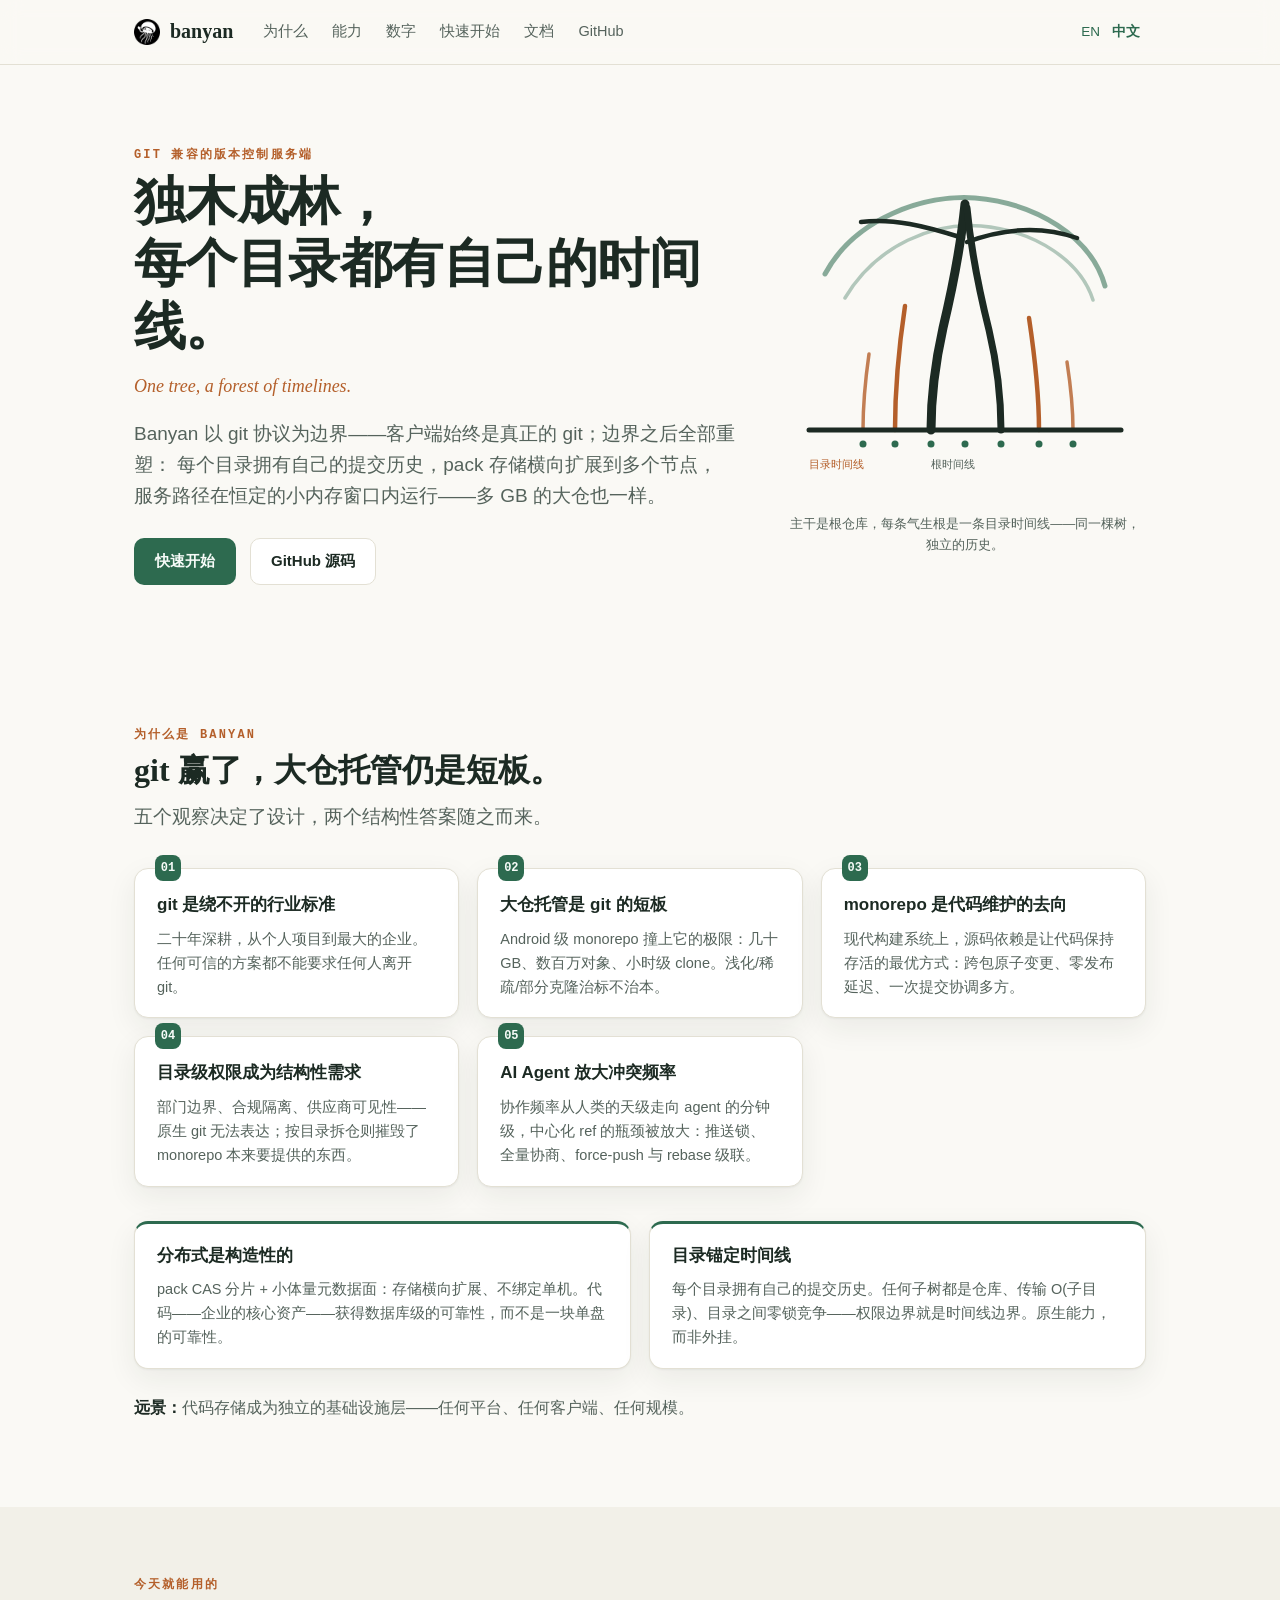
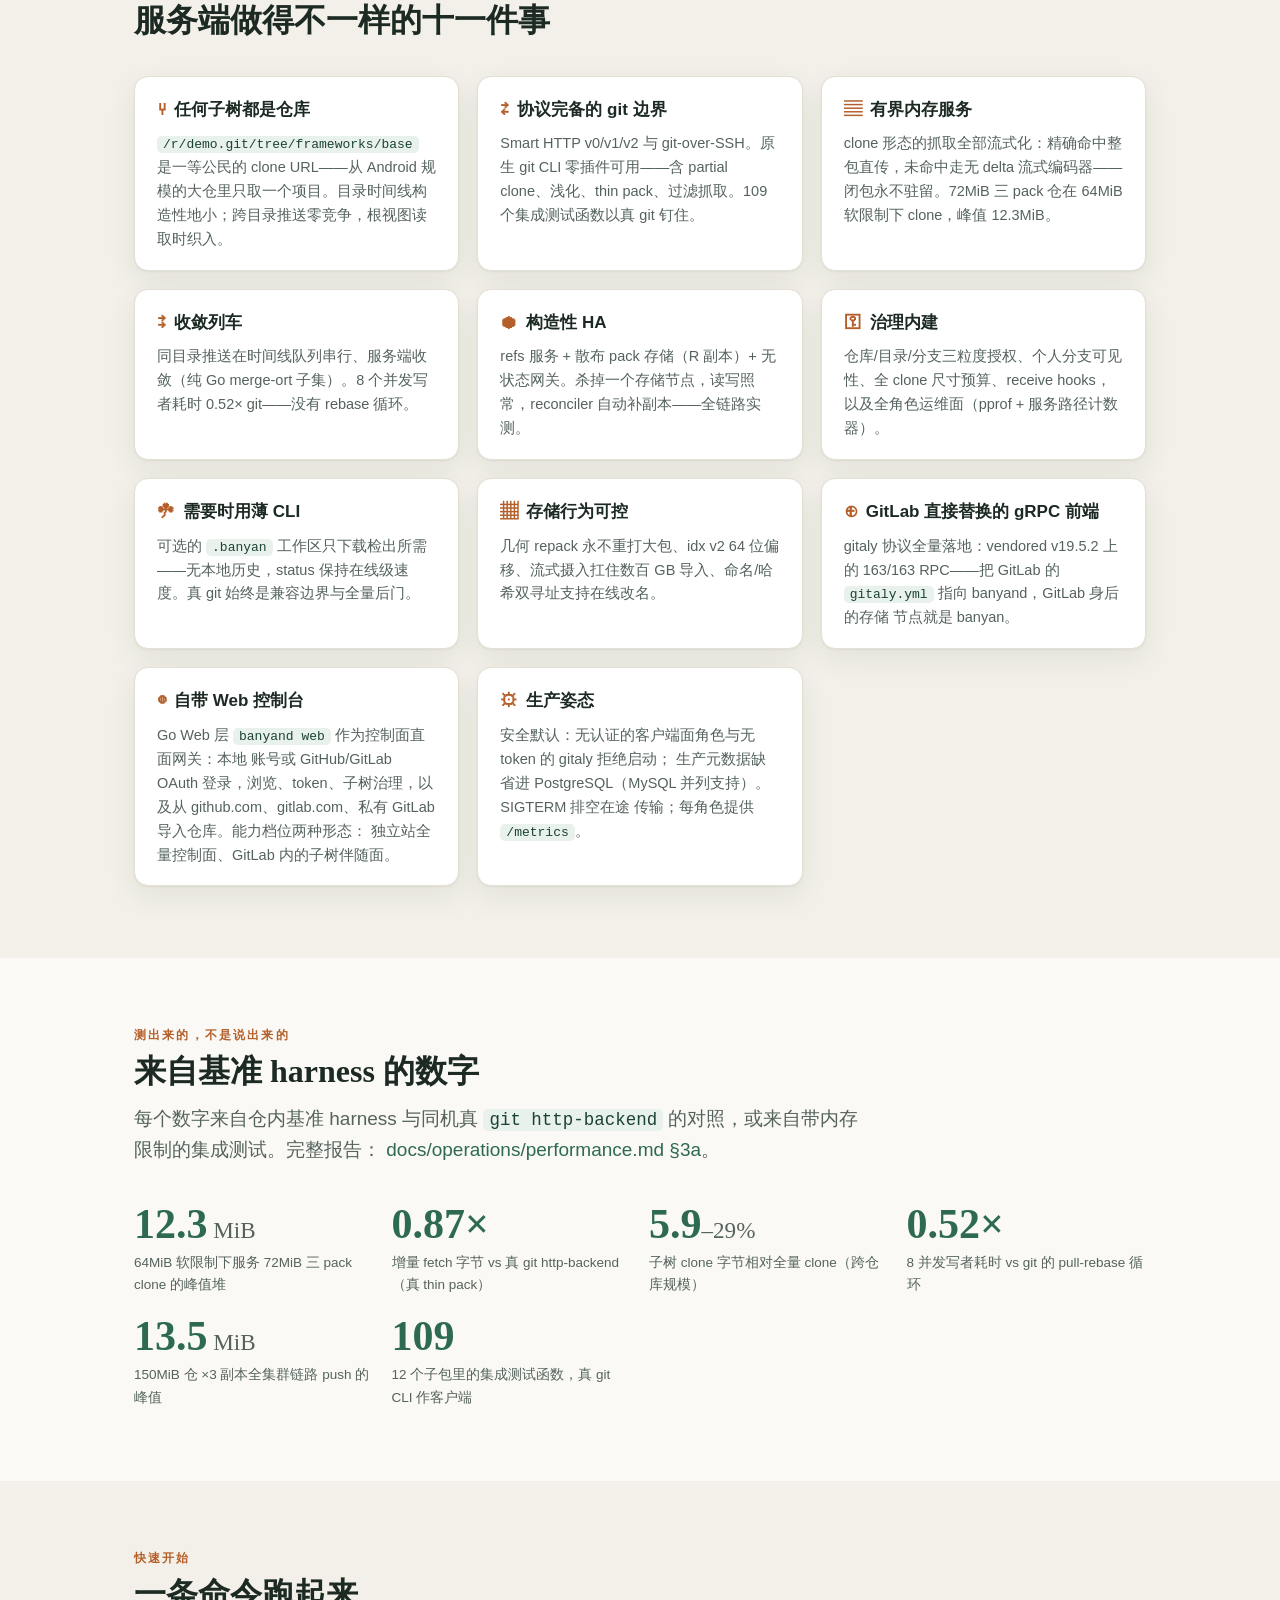
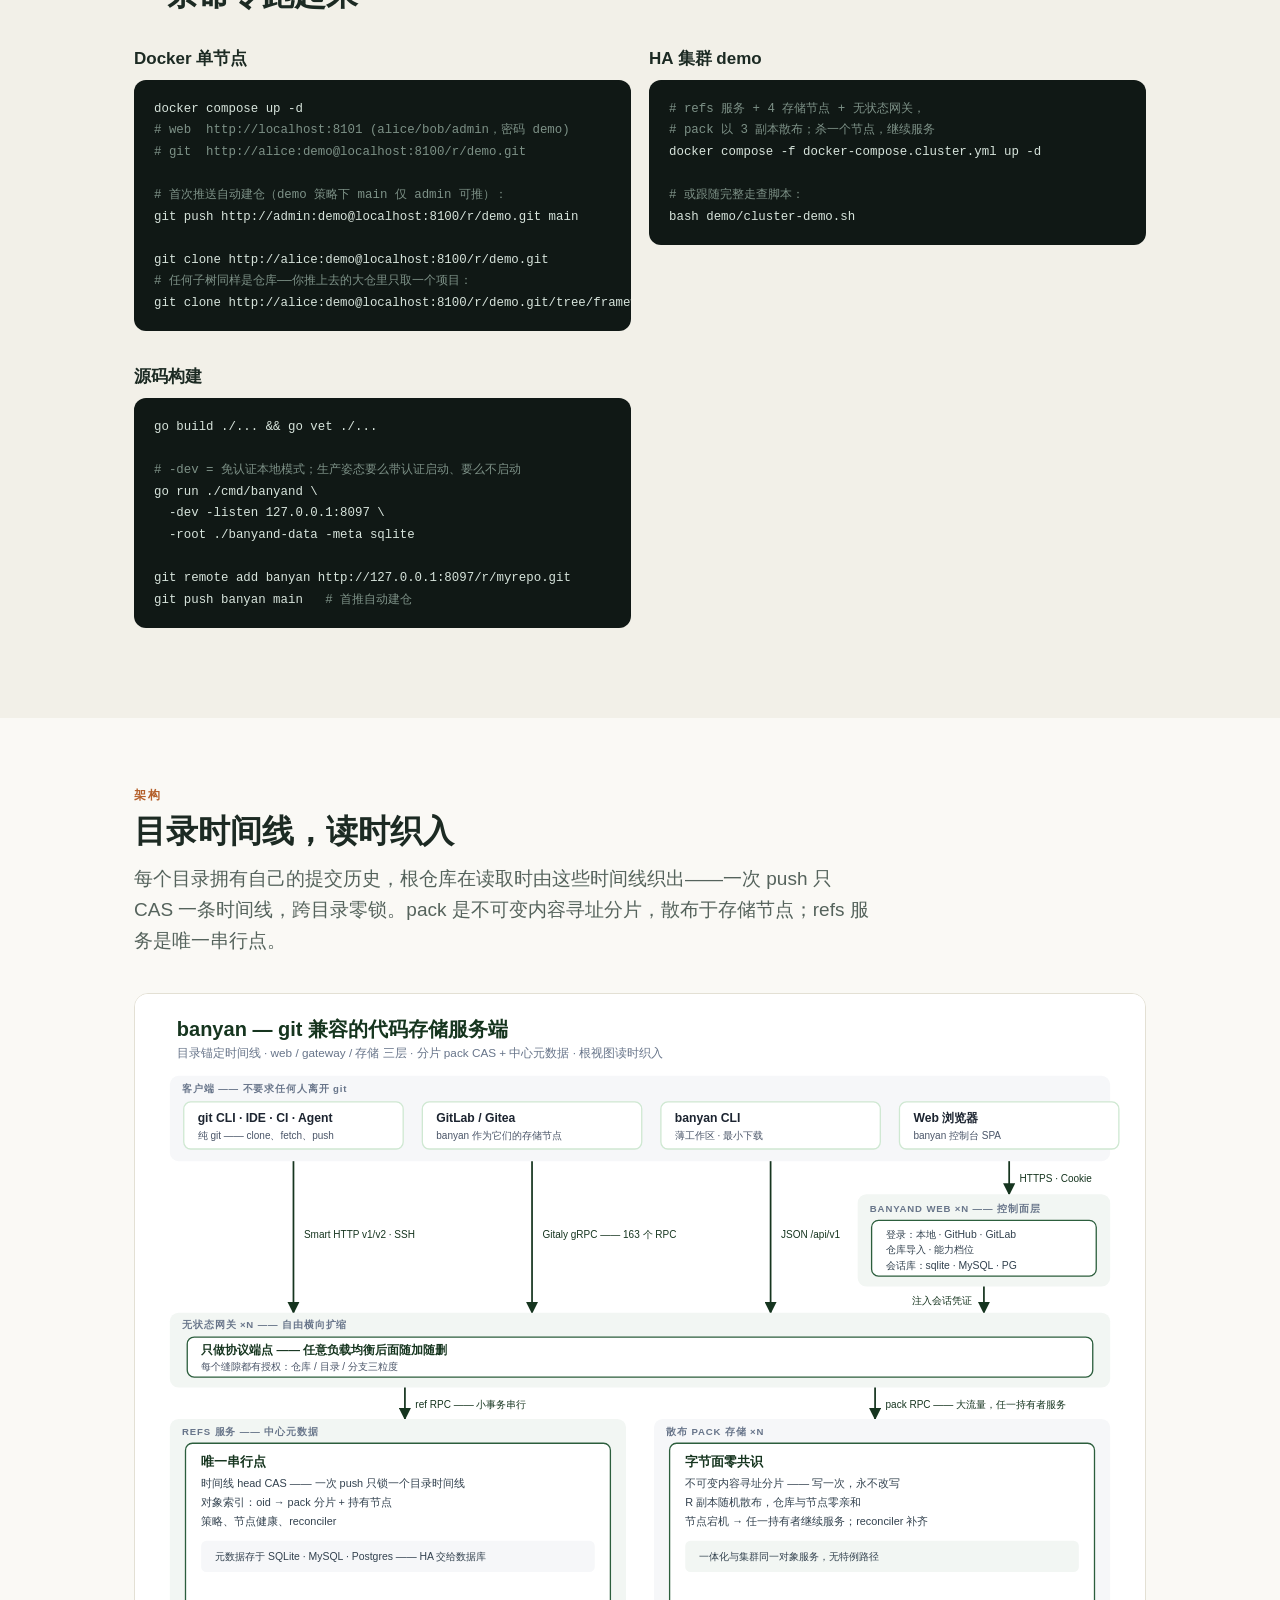
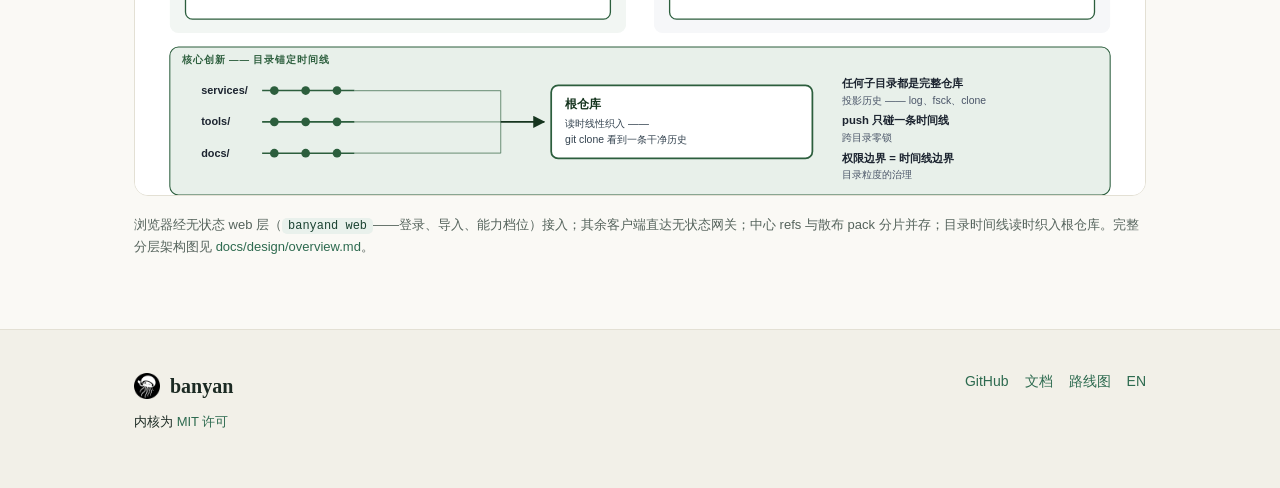
==== zh-cn/index.html @ ddc4d588 "site: the three-tier architecture, the web console story, and the sub-module docs index" ====
<!DOCTYPE html>
<html lang="zh-CN">
<head>
<meta charset="utf-8">
<meta name="viewport" content="width=device-width, initial-scale=1">
<title>banyan — git 兼容的版本控制服务端</title>
<meta name="description" content="Banyan 是 git 兼容的版本控制服务端：客户端始终是真正的 git，服务端则为大仓重塑——目录锚定时间线、分布式 pack 存储、有界内存服务，以及 web / gateway / 存储三层控制台。">
<meta property="og:title" content="banyan — git 兼容的版本控制服务端">
<meta property="og:description" content="独木成林——每个目录都有自己的时间线。以 git 协议为边界的版本控制服务端。">
<meta property="og:type" content="website">
<meta property="og:url" content="https://banyan-vcs.github.io/zh-cn/">
<link rel="icon" href="../assets/avatar.png" type="image/png">
<link rel="stylesheet" href="../assets/style.css">
<script src="../assets/lang.js"></script>
</head>
<body>

<header class="site">
  <div class="wrap">
    <a class="brand" href="./"><img src="../assets/avatar.png" alt="">banyan</a>
    <nav class="main">
      <a href="#why">为什么</a>
      <a href="#features">能力</a>
      <a href="#numbers">数字</a>
      <a href="#quickstart">快速开始</a>
      <a href="docs.html">文档</a>
      <a href="https://github.com/banyan-vcs/banyan">GitHub</a>
    </nav>
    <span class="lang"><a href="../" lang="en" data-lang="en">EN</a><b>中文</b></span>
  </div>
</header>

<section class="hero">
  <div class="wrap">
    <div>
      <span class="kicker">git 兼容的版本控制服务端</span>
      <h1>独木成林，<br>每个目录都有自己的时间线。</h1>
      <p class="tagline">One tree, a forest of timelines.</p>
      <p class="lede">
        Banyan 以 git 协议为边界——客户端始终是真正的 git；边界之后全部重塑：
        每个目录拥有自己的提交历史，pack 存储横向扩展到多个节点，
        服务路径在恒定的小内存窗口内运行——多 GB 的大仓也一样。
      </p>
      <div class="cta">
        <a class="btn primary" href="#quickstart">快速开始</a>
        <a class="btn ghost" href="https://github.com/banyan-vcs/banyan">GitHub 源码</a>
      </div>
    </div>
    <figure>
      <svg viewBox="0 0 360 320" width="360" height="320" role="img"
           aria-label="榕树意象：主干与垂入地面的气生根">
        <g fill="none" stroke-linecap="round">
          <path d="M40 96 C 70 40, 140 16, 190 20 C 250 25, 306 58, 320 108"
                stroke="#2d6a4f" stroke-width="5" opacity="0.55"/>
          <path d="M60 120 C 92 66, 150 44, 196 48 C 252 53, 296 84, 308 122"
                stroke="#2d6a4f" stroke-width="3.5" opacity="0.35"/>
          <path d="M180 26 C 176 66, 168 108, 158 150 C 150 186, 146 218, 146 252"
                stroke="#1c2a23" stroke-width="9"/>
          <path d="M182 30 C 186 72, 194 112, 204 152 C 212 186, 216 220, 216 252"
                stroke="#1c2a23" stroke-width="7"/>
          <path d="M178 60 C 140 48, 108 40, 76 44" stroke="#1c2a23" stroke-width="4.5"/>
          <path d="M182 64 C 220 50, 258 48, 292 60" stroke="#1c2a23" stroke-width="4.5"/>
          <path d="M120 128 C 114 168, 110 210, 110 252" stroke="#b45f2a" stroke-width="4.5"/>
          <path d="M244 140 C 250 180, 254 216, 254 252" stroke="#b45f2a" stroke-width="4.5"/>
          <path d="M84 176 C 80 204, 78 228, 78 252" stroke="#b45f2a" stroke-width="3.5" opacity="0.8"/>
          <path d="M282 184 C 286 210, 288 232, 288 252" stroke="#b45f2a" stroke-width="3.5" opacity="0.8"/>
        </g>
        <line x1="24" y1="252" x2="336" y2="252" stroke="#1c2a23" stroke-width="5" stroke-linecap="round"/>
        <g fill="#2d6a4f">
          <circle cx="78" cy="266" r="3.5"/><circle cx="110" cy="266" r="3.5"/>
          <circle cx="146" cy="266" r="3.5"/><circle cx="180" cy="266" r="3.5"/>
          <circle cx="216" cy="266" r="3.5"/><circle cx="254" cy="266" r="3.5"/>
          <circle cx="288" cy="266" r="3.5"/>
        </g>
        <g font-family="ui-monospace, Consolas, monospace" font-size="11" fill="#55635c">
          <text x="146" y="290">根时间线</text>
        </g>
        <g font-family="ui-monospace, Consolas, monospace" font-size="11" fill="#b45f2a">
          <text x="24" y="290">目录时间线</text>
        </g>
      </svg>
      <figcaption>主干是根仓库，每条气生根是一条目录时间线——同一棵树，独立的历史。</figcaption>
    </figure>
  </div>
</section>

<section id="why">
  <div class="wrap">
    <div class="section-head">
      <span class="kicker">为什么是 banyan</span>
      <h2>git 赢了，大仓托管仍是短板。</h2>
      <p class="lede">五个观察决定了设计，两个结构性答案随之而来。</p>
    </div>
    <div class="steps">
      <div class="card"><h3>git 是绕不开的行业标准</h3>
        <p>二十年深耕，从个人项目到最大的企业。任何可信的方案都不能要求任何人离开 git。</p></div>
      <div class="card"><h3>大仓托管是 git 的短板</h3>
        <p>Android 级 monorepo 撞上它的极限：几十 GB、数百万对象、小时级 clone。浅化/稀疏/部分克隆治标不治本。</p></div>
      <div class="card"><h3>monorepo 是代码维护的去向</h3>
        <p>现代构建系统上，源码依赖是让代码保持存活的最优方式：跨包原子变更、零发布延迟、一次提交协调多方。</p></div>
      <div class="card"><h3>目录级权限成为结构性需求</h3>
        <p>部门边界、合规隔离、供应商可见性——原生 git 无法表达；按目录拆仓则摧毁了 monorepo 本来要提供的东西。</p></div>
      <div class="card"><h3>AI Agent 放大冲突频率</h3>
        <p>协作频率从人类的天级走向 agent 的分钟级，中心化 ref 的瓶颈被放大：推送锁、全量协商、force-push 与 rebase 级联。</p></div>
    </div>
    <div class="grid pillars" style="margin-top:34px">
      <div class="card"><h3>分布式是构造性的</h3>
        <p>pack CAS 分片 + 小体量元数据面：存储横向扩展、不绑定单机。代码——企业的核心资产——获得数据库级的可靠性，而不是一块单盘的可靠性。</p></div>
      <div class="card"><h3>目录锚定时间线</h3>
        <p>每个目录拥有自己的提交历史。任何子树都是仓库、传输 O(子目录)、目录之间零锁竞争——权限边界就是时间线边界。原生能力，而非外挂。</p></div>
    </div>
    <p style="margin-top:26px;max-width:46em;color:var(--ink-soft)">
      <strong style="color:var(--ink)">远景：</strong>代码存储成为独立的基础设施层——任何平台、任何客户端、任何规模。</p>
  </div>
</section>

<section id="features" class="alt">
  <div class="wrap">
    <div class="section-head">
      <span class="kicker">今天就能用的</span>
      <h2>服务端做得不一样的十一件事</h2>
    </div>
    <div class="grid">
      <div class="card"><h3><span class="glyph">⑂</span>任何子树都是仓库</h3>
        <p><code>/r/demo.git/tree/frameworks/base</code> 是一等公民的 clone URL——从 Android 规模的大仓里只取一个项目。目录时间线构造性地小；跨目录推送零竞争，根视图读取时织入。</p></div>
      <div class="card"><h3><span class="glyph">⇄</span>协议完备的 git 边界</h3>
        <p>Smart HTTP v0/v1/v2 与 git-over-SSH。原生 git CLI 零插件可用——含 partial clone、浅化、thin pack、过滤抓取。109 个集成测试函数以真 git 钉住。</p></div>
      <div class="card"><h3><span class="glyph">▤</span>有界内存服务</h3>
        <p>clone 形态的抓取全部流式化：精确命中整包直传，未命中走无 delta 流式编码器——闭包永不驻留。72MiB 三 pack 仓在 64MiB 软限制下 clone，峰值 12.3MiB。</p></div>
      <div class="card"><h3><span class="glyph">⇉</span>收敛列车</h3>
        <p>同目录推送在时间线队列串行、服务端收敛（纯 Go merge-ort 子集）。8 个并发写者耗时 0.52× git——没有 rebase 循环。</p></div>
      <div class="card"><h3><span class="glyph">⬢</span>构造性 HA</h3>
        <p>refs 服务 + 散布 pack 存储（R 副本）+ 无状态网关。杀掉一个存储节点，读写照常，reconciler 自动补副本——全链路实测。</p></div>
      <div class="card"><h3><span class="glyph">⚿</span>治理内建</h3>
        <p>仓库/目录/分支三粒度授权、个人分支可见性、全 clone 尺寸预算、receive hooks，以及全角色运维面（pprof + 服务路径计数器）。</p></div>
      <div class="card"><h3><span class="glyph">☘</span>需要时用薄 CLI</h3>
        <p>可选的 <code>.banyan</code> 工作区只下载检出所需——无本地历史，status 保持在线级速度。真 git 始终是兼容边界与全量后门。</p></div>
      <div class="card"><h3><span class="glyph">▦</span>存储行为可控</h3>
        <p>几何 repack 永不重打大包、idx v2 64 位偏移、流式摄入扛住数百 GB 导入、命名/哈希双寻址支持在线改名。</p></div>
      <div class="card"><h3><span class="glyph">⊕</span>GitLab 直接替换的 gRPC 前端</h3>
        <p>gitaly 协议全量落地：vendored v19.5.2 上的 163/163 RPC——把
        GitLab 的 <code>gitaly.yml</code> 指向 banyand，GitLab 身后的存储
        节点就是 banyan。</p></div>
      <div class="card"><h3><span class="glyph">◍</span>自带 Web 控制台</h3>
        <p>Go Web 层 <code>banyand web</code> 作为控制面直面网关：本地
        账号或 GitHub/GitLab OAuth 登录，浏览、token、子树治理，以及从
        github.com、gitlab.com、私有 GitLab 导入仓库。能力档位两种形态：
        独立站全量控制面、GitLab 内的子树伴随面。</p></div>
      <div class="card"><h3><span class="glyph">⚙</span>生产姿态</h3>
        <p>安全默认：无认证的客户端面角色与无 token 的 gitaly 拒绝启动；
        生产元数据缺省进 PostgreSQL（MySQL 并列支持）。SIGTERM 排空在途
        传输；每角色提供 <code>/metrics</code>。</p></div>
    </div>
  </div>
</section>

<section id="numbers">
  <div class="wrap">
    <div class="section-head">
      <span class="kicker">测出来的，不是说出来的</span>
      <h2>来自基准 harness 的数字</h2>
      <p class="lede">每个数字来自仓内基准 harness 与同机真 <code>git http-backend</code> 的对照，或来自带内存限制的集成测试。完整报告：
      <a href="https://github.com/banyan-vcs/banyan/blob/main/docs/operations/performance.md">docs/operations/performance.md §3a</a>。</p>
    </div>
    <div class="stats">
      <div class="stat"><div class="num">12.3<small> MiB</small></div>
        <p>64MiB 软限制下服务 72MiB 三 pack clone 的峰值堆</p></div>
      <div class="stat"><div class="num">0.87×</div>
        <p>增量 fetch 字节 vs 真 git http-backend（真 thin pack）</p></div>
      <div class="stat"><div class="num">5.9<small>–29%</small></div>
        <p>子树 clone 字节相对全量 clone（跨仓库规模）</p></div>
      <div class="stat"><div class="num">0.52×</div>
        <p>8 并发写者耗时 vs git 的 pull-rebase 循环</p></div>
      <div class="stat"><div class="num">13.5<small> MiB</small></div>
        <p>150MiB 仓 ×3 副本全集群链路 push 的峰值</p></div>
      <div class="stat"><div class="num">109</div>
        <p>12 个子包里的集成测试函数，真 git CLI 作客户端</p></div>
    </div>
  </div>
</section>

<section id="quickstart" class="alt">
  <div class="wrap">
    <div class="section-head">
      <span class="kicker">快速开始</span>
      <h2>一条命令跑起来</h2>
    </div>
    <div class="terminals">
      <div>
        <h3>Docker 单节点</h3>
<pre><code>docker compose up -d
<span class="c"># web  http://localhost:8101 (alice/bob/admin，密码 demo)
# git  http://alice:demo@localhost:8100/r/demo.git</span>

<span class="c"># 首次推送自动建仓（demo 策略下 main 仅 admin 可推）：</span>
git push http://admin:demo@localhost:8100/r/demo.git main

git clone http://alice:demo@localhost:8100/r/demo.git
<span class="c"># 任何子树同样是仓库——你推上去的大仓里只取一个项目：</span>
git clone http://alice:demo@localhost:8100/r/demo.git/tree/frameworks/base</code></pre>
      </div>
      <div>
        <h3>HA 集群 demo</h3>
<pre><code><span class="c"># refs 服务 + 4 存储节点 + 无状态网关，
# pack 以 3 副本散布；杀一个节点，继续服务</span>
docker compose -f docker-compose.cluster.yml up -d

<span class="c"># 或跟随完整走查脚本：</span>
bash demo/cluster-demo.sh</code></pre>
      </div>
      <div>
        <h3>源码构建</h3>
<pre><code>go build ./... &amp;&amp; go vet ./...

<span class="c"># -dev = 免认证本地模式；生产姿态要么带认证启动、要么不启动</span>
go run ./cmd/banyand \
  -dev -listen 127.0.0.1:8097 \
  -root ./banyand-data -meta sqlite

git remote add banyan http://127.0.0.1:8097/r/myrepo.git
git push banyan main   <span class="c"># 首推自动建仓</span></code></pre>
      </div>
    </div>
  </div>
</section>

<section id="architecture">
  <div class="wrap">
    <div class="section-head">
      <span class="kicker">架构</span>
      <h2>目录时间线，读时织入</h2>
      <p class="lede">每个目录拥有自己的提交历史，根仓库在读取时由这些时间线织出——一次 push 只 CAS 一条时间线，跨目录零锁。pack 是不可变内容寻址分片，散布于存储节点；refs 服务是唯一串行点。</p>
    </div>
    <figure class="arch">
      <img src="../assets/architecture-simple.zh.svg" alt="banyan 简化架构：浏览器经无状态 web 层接入；git、GitLab 与薄 CLI 客户端直达无状态网关；refs 服务为唯一串行点，旁边是散布 pack 存储；目录时间线读时织入根视图" loading="lazy">
      <figcaption>浏览器经无状态 web 层（<code>banyand web</code>——登录、导入、能力档位）接入；其余客户端直达无状态网关；中心 refs 与散布 pack 分片并存；目录时间线读时织入根仓库。完整分层架构图见
      <a href="https://github.com/banyan-vcs/banyan/blob/main/docs/design/overview.md">docs/design/overview.md</a>。</figcaption>
    </figure>
  </div>
</section>

<footer class="site">
  <div class="wrap">
    <div>
      <a class="brand" href="./"><img src="../assets/avatar.png" alt="">banyan</a>
      <p style="margin:8px 0 0;font-size:13px">内核为 <a href="https://github.com/banyan-vcs/banyan/blob/main/LICENSE">MIT 许可</a></p>
    </div>
    <nav>
      <a href="https://github.com/banyan-vcs/banyan">GitHub</a>
      <a href="docs.html">文档</a>
      <a href="https://github.com/banyan-vcs/banyan/blob/main/docs/project/roadmap.md">路线图</a>
      <a href="../" lang="en" data-lang="en">EN</a>
    </nav>
  </div>
</footer>

</body>
</html>
---- assets/style.css ----
/* banyan site — hand-rolled, zero dependencies, zero build.
   Design: warm paper + banyan green; serif display, sans body;
   automatic dark mode; no JavaScript anywhere. */

:root {
  --bg: #faf9f5;
  --bg-soft: #f2f0e8;
  --card: #ffffff;
  --ink: #1c2a23;
  --ink-soft: #55635c;
  --line: #e3e0d4;
  --accent: #2d6a4f;
  --accent-ink: #1b4332;
  --accent-soft: #e9f1ec;
  --root: #b45f2a; /* aerial-root terracotta, used sparingly */
  --code-bg: #101815;
  --code-ink: #d7e4dc;
  --code-cmt: #7d9187;
  --shadow: 0 1px 2px rgba(28, 42, 35, 0.05), 0 10px 30px rgba(28, 42, 35, 0.07);
}

@media (prefers-color-scheme: dark) {
  :root {
    --bg: #0e1411;
    --bg-soft: #121a16;
    --card: #161f1a;
    --ink: #dfe8e2;
    --ink-soft: #9db1a6;
    --line: #243129;
    --accent: #7cc4a1;
    --accent-ink: #a4d9bf;
    --accent-soft: #182620;
    --root: #d08a55;
    --code-bg: #0a100d;
    --code-ink: #cfe0d6;
    --code-cmt: #6d8177;
    --shadow: 0 1px 2px rgba(0, 0, 0, 0.4), 0 10px 30px rgba(0, 0, 0, 0.45);
  }
}

* { box-sizing: border-box; }

html { scroll-behavior: smooth; }

body {
  margin: 0;
  background: var(--bg);
  color: var(--ink);
  font: 16px/1.65 -apple-system, BlinkMacSystemFont, "Segoe UI", Roboto,
    "Helvetica Neue", Arial, "Noto Sans", sans-serif;
  -webkit-text-size-adjust: 100%;
}

/* ---------- layout ---------- */

.wrap { max-width: 1060px; margin: 0 auto; padding: 0 24px; }

section { padding: 72px 0; }
section.alt { background: var(--bg-soft); }

h1, h2, h3 { line-height: 1.2; margin: 0 0 12px; }
h1, h2 { font-family: "Iowan Old Style", "Palatino Linotype", Palatino, Georgia, "Songti SC", "SimSun", serif; }
h1 { font-size: clamp(34px, 5vw, 52px); font-weight: 600; letter-spacing: -0.01em; }
h2 { font-size: clamp(24px, 3.4vw, 32px); font-weight: 600; }
h3 { font-size: 17px; font-weight: 650; }

p { margin: 0 0 14px; color: var(--ink); }
p.lede { font-size: 19px; color: var(--ink-soft); max-width: 46em; }

a { color: var(--accent); text-decoration: none; }
a:hover { text-decoration: underline; }

.kicker {
  display: block;
  font: 600 12px/1 ui-monospace, "Cascadia Code", Consolas, monospace;
  letter-spacing: 0.18em;
  text-transform: uppercase;
  color: var(--root);
  margin-bottom: 10px;
}

.section-head { max-width: 46em; margin-bottom: 36px; }

/* ---------- header ---------- */

header.site {
  position: sticky;
  top: 0;
  z-index: 10;
  background: color-mix(in srgb, var(--bg) 82%, transparent);
  backdrop-filter: blur(10px);
  border-bottom: 1px solid var(--line);
}

header.site .wrap {
  display: flex;
  align-items: center;
  gap: 20px;
  flex-wrap: wrap;
  padding-top: 14px;
  padding-bottom: 14px;
}

.brand {
  display: flex;
  align-items: center;
  gap: 10px;
  font-family: "Iowan Old Style", Palatino, Georgia, serif;
  font-size: 20px;
  font-weight: 650;
  color: var(--ink);
}
.brand:hover { text-decoration: none; }
.brand img { width: 26px; height: 26px; }

nav.main { display: flex; gap: 4px; flex-wrap: wrap; }
nav.main a {
  padding: 6px 10px;
  border-radius: 8px;
  color: var(--ink-soft);
  font-size: 14.5px;
}
nav.main a:hover { color: var(--ink); background: var(--accent-soft); text-decoration: none; }

.lang {
  margin-left: auto;
  font-size: 13.5px;
  color: var(--ink-soft);
}
.lang a { padding: 4px 6px; }
.lang b { padding: 0 6px; color: var(--accent); }

/* ---------- hero ---------- */

.hero { padding: 84px 0 72px; }
.hero .wrap { display: grid; grid-template-columns: 1.25fr 0.75fr; gap: 48px; align-items: center; }
.hero .tagline {
  font-family: "Iowan Old Style", Palatino, Georgia, "Songti SC", "SimSun", serif;
  color: var(--root);
  font-size: 18px;
  margin: 14px 0 6px;
  font-style: italic;
}
.hero p.lede { margin-top: 16px; }
.hero .cta { display: flex; gap: 14px; flex-wrap: wrap; margin-top: 26px; }
.hero figure { margin: 0; text-align: center; }
.hero figcaption { font-size: 12.5px; color: var(--ink-soft); margin-top: 8px; }

/* ---------- buttons ---------- */

.btn {
  display: inline-block;
  padding: 10px 20px;
  border-radius: 10px;
  font-weight: 600;
  font-size: 15px;
  border: 1px solid transparent;
}
.btn:hover { text-decoration: none; }
.btn.primary { background: var(--accent); color: #f6fbf8; }
.btn.primary:hover { background: var(--accent-ink); }
.btn.ghost { border-color: var(--line); color: var(--ink); background: var(--card); }
.btn.ghost:hover { border-color: var(--accent); }

/* ---------- cards ---------- */

.grid { display: grid; grid-template-columns: repeat(auto-fit, minmax(280px, 1fr)); gap: 18px; }

.card {
  background: var(--card);
  border: 1px solid var(--line);
  border-radius: 14px;
  padding: 22px 22px 18px;
  box-shadow: var(--shadow);
}
.card h3 { display: flex; align-items: baseline; gap: 8px; }
.card .glyph { font-size: 18px; color: var(--root); }
.card p { color: var(--ink-soft); font-size: 14.5px; margin: 0; }
.card p code { font-size: 13px; }

.steps { counter-reset: step; display: grid; grid-template-columns: repeat(auto-fit, minmax(260px, 1fr)); gap: 18px; }
.steps .card { position: relative; padding-top: 26px; }
.steps .card::before {
  counter-increment: step;
  content: counter(step, decimal-leading-zero);
  position: absolute;
  top: -14px;
  left: 20px;
  background: var(--accent);
  color: #f6fbf8;
  font: 700 12px/26px ui-monospace, Consolas, monospace;
  width: 26px;
  height: 26px;
  text-align: center;
  border-radius: 8px;
}

.pillars .card { border-top: 3px solid var(--accent); }

/* ---------- stats ---------- */

.stats { display: grid; grid-template-columns: repeat(auto-fit, minmax(210px, 1fr)); gap: 18px; }
.stat { text-align: left; }
.stat .num {
  font-family: "Iowan Old Style", Palatino, Georgia, serif;
  font-size: clamp(30px, 4vw, 42px);
  font-weight: 650;
  color: var(--accent);
  line-height: 1.05;
}
.stat .num small { font-size: 55%; color: var(--ink-soft); font-weight: 500; }
.stat p { font-size: 13.5px; color: var(--ink-soft); margin: 6px 0 0; }

/* ---------- code ---------- */

pre {
  background: var(--code-bg);
  color: var(--code-ink);
  border-radius: 12px;
  padding: 18px 20px;
  overflow-x: auto;
  font: 13.5px/1.6 ui-monospace, "Cascadia Code", Consolas, "Courier New", monospace;
  margin: 0 0 18px;
}
pre .c { color: var(--code-cmt); }
code {
  font: 0.92em ui-monospace, "Cascadia Code", Consolas, monospace;
  background: var(--accent-soft);
  color: var(--accent-ink);
  border-radius: 5px;
  padding: 1px 6px;
}
pre code { background: none; color: inherit; padding: 0; }

.terminals { display: grid; grid-template-columns: repeat(auto-fit, minmax(340px, 1fr)); gap: 18px; align-items: start; }
.terminals h3 { margin-bottom: 10px; }

/* ---------- architecture figure ---------- */

figure.arch { margin: 0; }
figure.arch img {
  width: 100%;
  border-radius: 14px;
  border: 1px solid var(--line);
  background: #fff;
}
figure.arch figcaption { font-size: 13px; color: var(--ink-soft); margin-top: 10px; }

/* ---------- docs table ---------- */

.doclist { display: grid; gap: 10px; }
.doclist .row {
  display: grid;
  grid-template-columns: 92px 1fr;
  gap: 16px;
  padding: 14px 18px;
  background: var(--card);
  border: 1px solid var(--line);
  border-radius: 12px;
}
.doclist .no {
  font: 600 13px/1.7 ui-monospace, Consolas, monospace;
  color: var(--accent);
  white-space: nowrap;
}
.doclist .no span { color: var(--ink-soft); font-weight: 400; }
.doclist a.title { font-weight: 650; color: var(--ink); }
.doclist a.title:hover { color: var(--accent); }
.doclist p { margin: 2px 0 0; font-size: 14px; color: var(--ink-soft); }

/* ---------- enterprise ---------- */

.split { display: grid; grid-template-columns: repeat(auto-fit, minmax(300px, 1fr)); gap: 18px; }
.license-card { border-radius: 14px; padding: 24px; border: 1px solid var(--line); background: var(--card); box-shadow: var(--shadow); }
.license-card.core { border-top: 3px solid var(--accent); }
.license-card.ee { border-top: 3px solid var(--root); }
.license-card .tag {
  font: 600 11.5px/1 ui-monospace, Consolas, monospace;
  letter-spacing: 0.14em;
  text-transform: uppercase;
  color: var(--ink-soft);
}
.license-card h3 { margin-top: 8px; font-size: 20px; font-family: "Iowan Old Style", Palatino, Georgia, serif; }
.license-card ul { margin: 10px 0 0; padding-left: 20px; color: var(--ink-soft); font-size: 14.5px; }
.license-card li { margin-bottom: 6px; }

/* ---------- footer ---------- */

footer.site { border-top: 1px solid var(--line); padding: 40px 0 56px; background: var(--bg-soft); }
footer.site .wrap { display: flex; flex-wrap: wrap; gap: 28px; justify-content: space-between; font-size: 14px; color: var(--ink-soft); }
footer.site nav { display: flex; gap: 16px; flex-wrap: wrap; }

/* ---------- 404 ---------- */

.lost { text-align: center; padding: 120px 0; }
.lost .num { font-family: "Iowan Old Style", Palatino, Georgia, serif; font-size: 96px; color: var(--accent); line-height: 1; }
.lost p { color: var(--ink-soft); }

/* ---------- responsive ---------- */

@media (max-width: 880px) {
  .hero .wrap { grid-template-columns: 1fr; }
  .hero figure { max-width: 380px; margin: 0 auto; }
  section { padding: 56px 0; }
  .lang { margin-left: 0; }
}
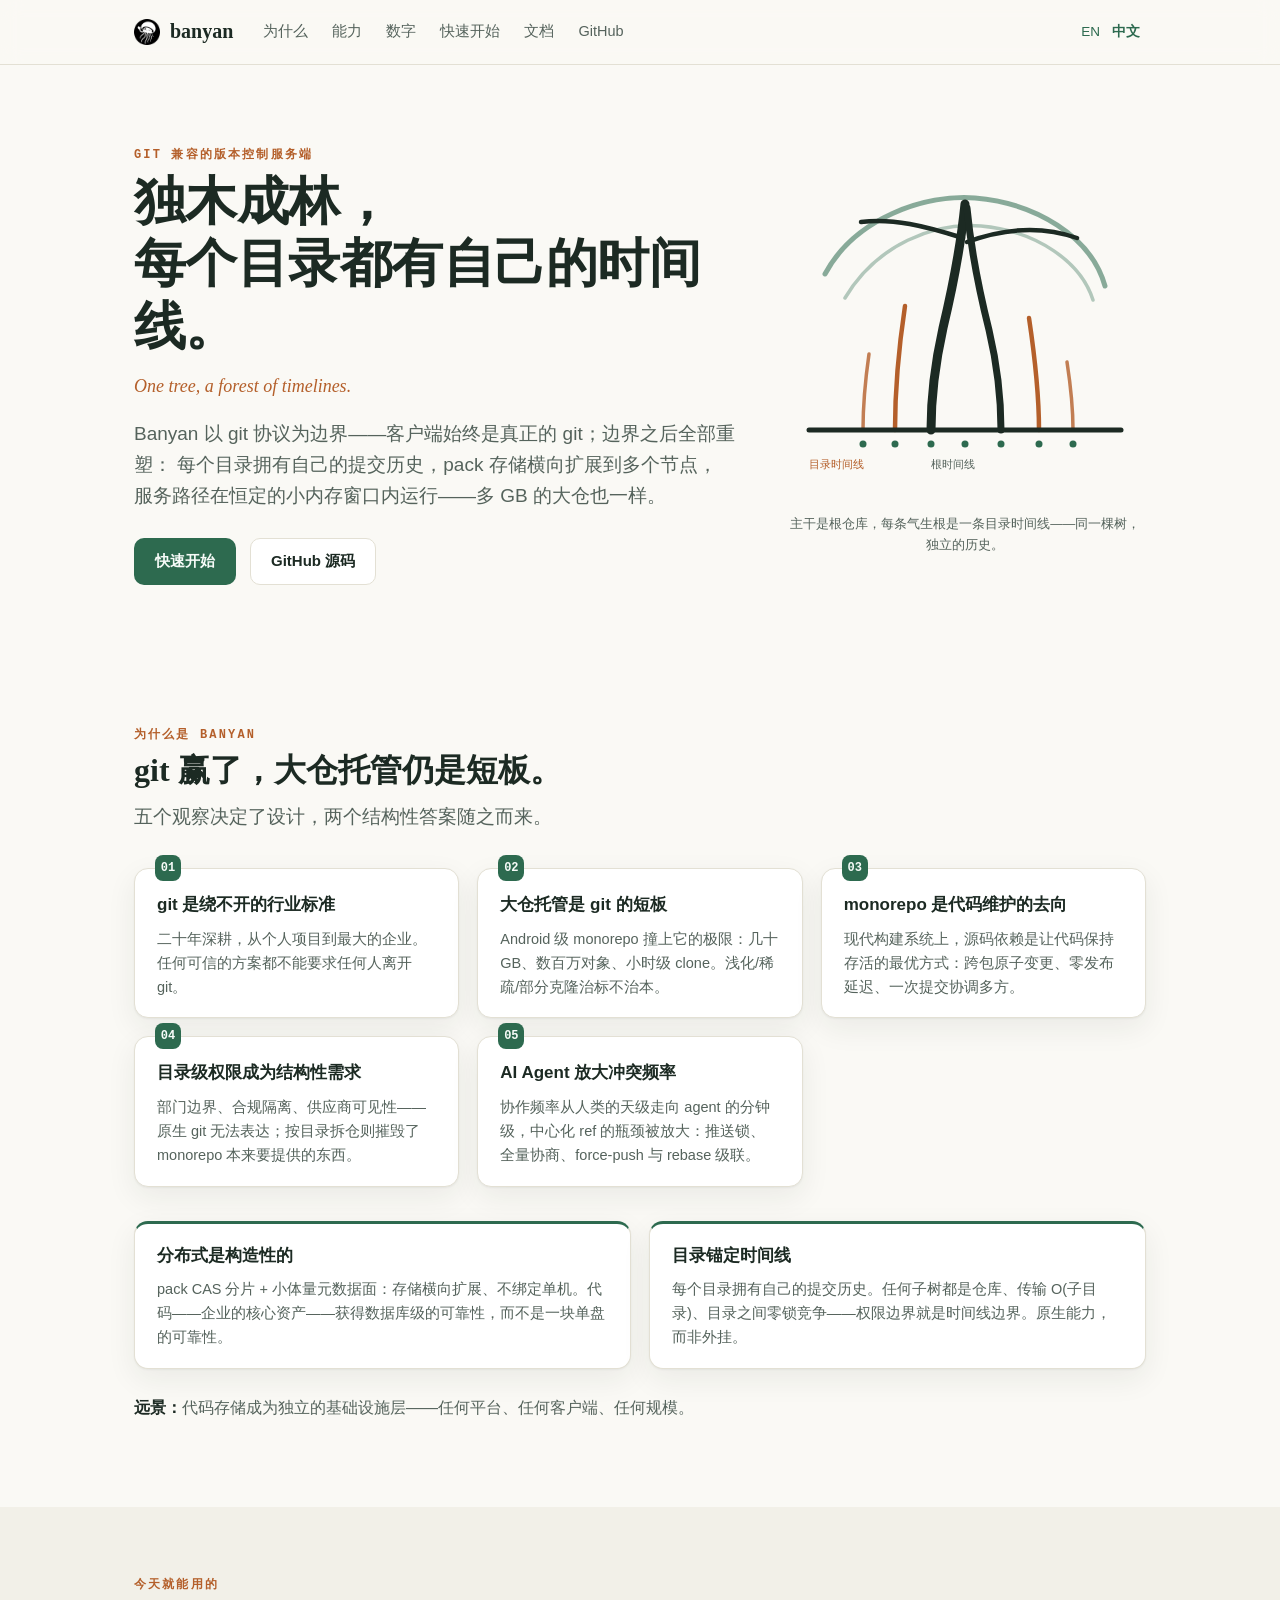
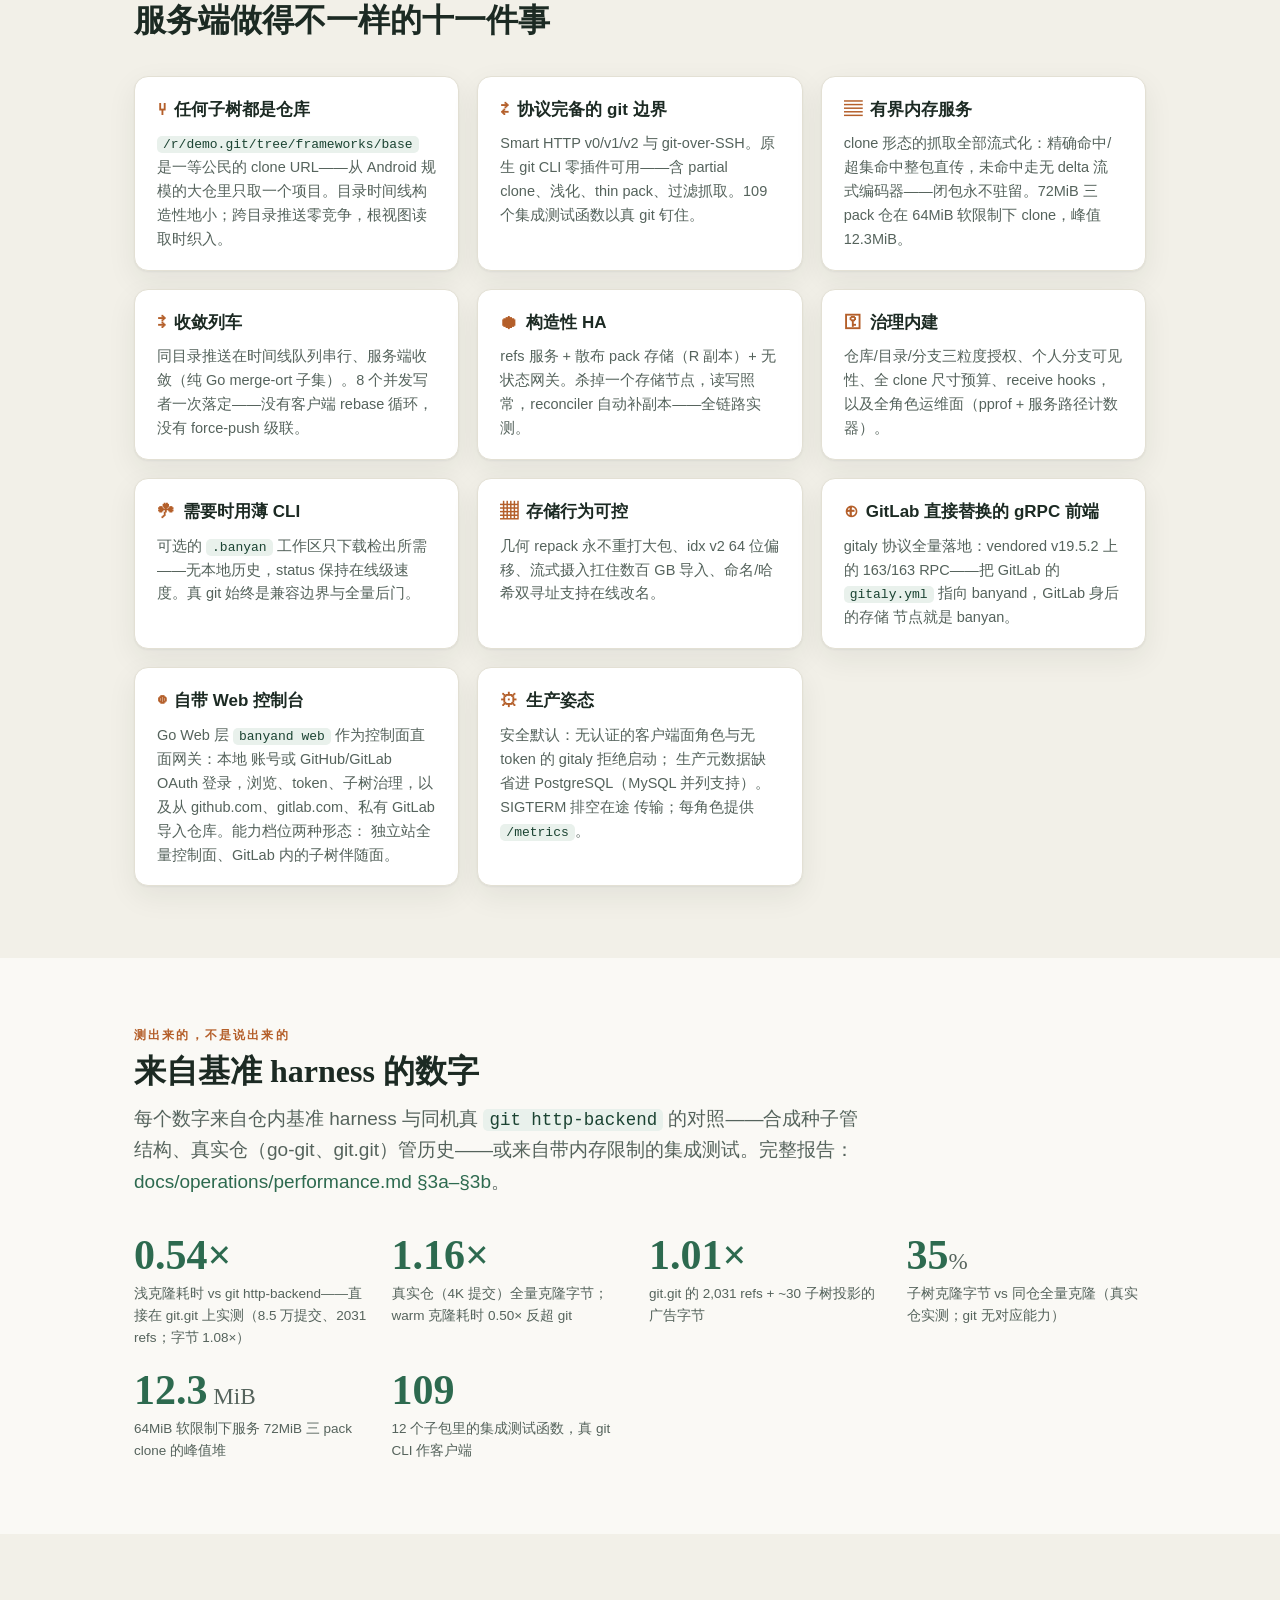
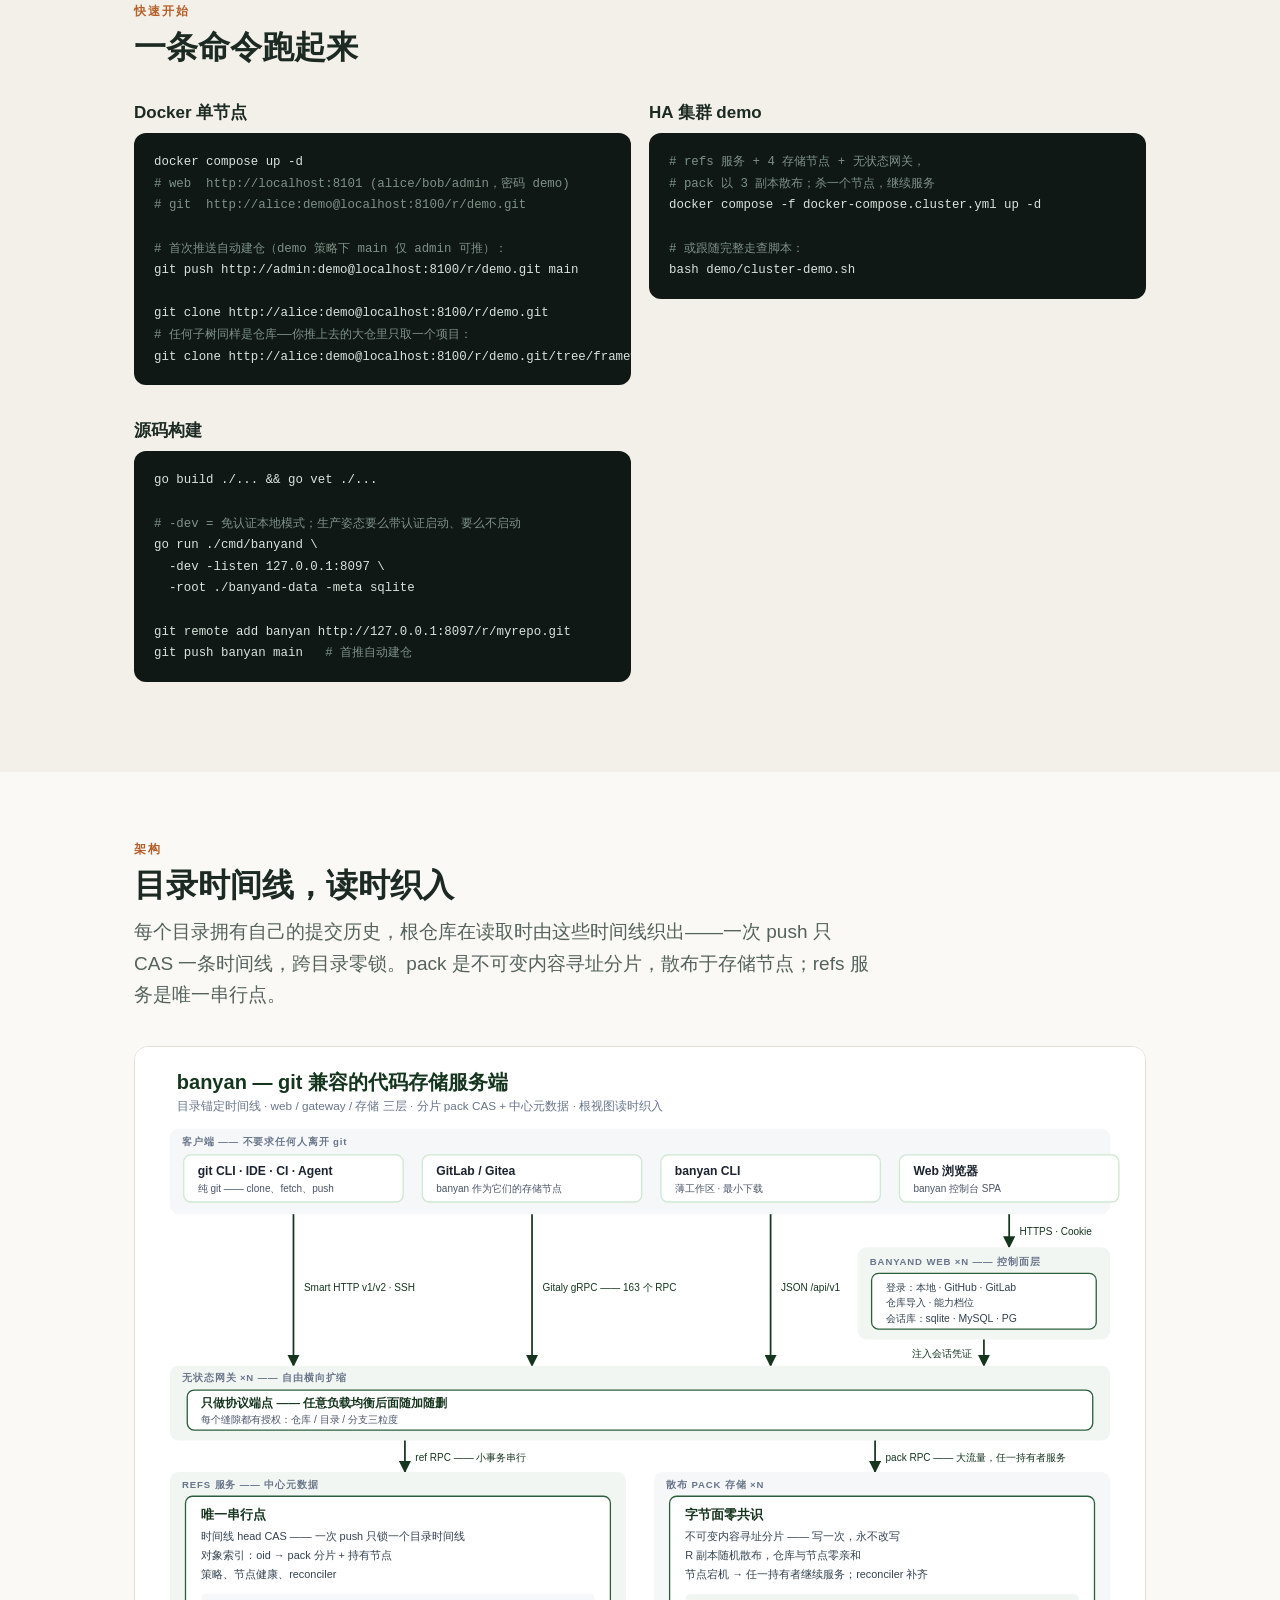
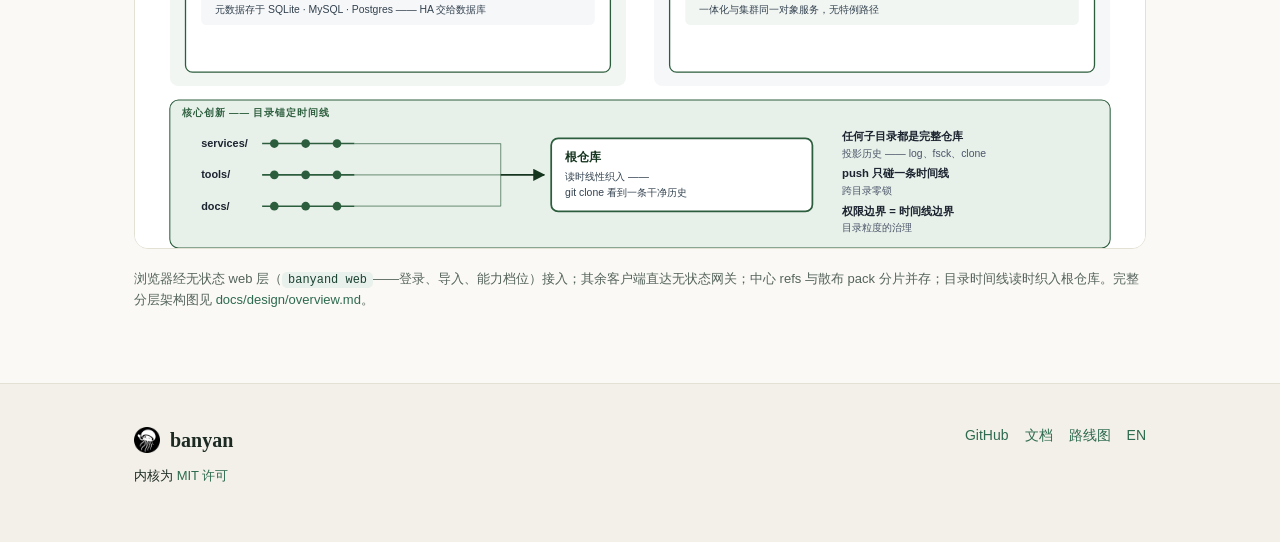
==== commit d6d317e3: "site: benchmark numbers move to real repositories The stats grid leads with real-repo lanes now: sha" ====
--- a/zh-cn/index.html
+++ b/zh-cn/index.html
@@ -126,9 +126,9 @@
       <div class="card"><h3><span class="glyph">⇄</span>协议完备的 git 边界</h3>
         <p>Smart HTTP v0/v1/v2 与 git-over-SSH。原生 git CLI 零插件可用——含 partial clone、浅化、thin pack、过滤抓取。109 个集成测试函数以真 git 钉住。</p></div>
       <div class="card"><h3><span class="glyph">▤</span>有界内存服务</h3>
-        <p>clone 形态的抓取全部流式化：精确命中整包直传，未命中走无 delta 流式编码器——闭包永不驻留。72MiB 三 pack 仓在 64MiB 软限制下 clone，峰值 12.3MiB。</p></div>
+        <p>clone 形态的抓取全部流式化：精确命中/超集命中整包直传，未命中走无 delta 流式编码器——闭包永不驻留。72MiB 三 pack 仓在 64MiB 软限制下 clone，峰值 12.3MiB。</p></div>
       <div class="card"><h3><span class="glyph">⇉</span>收敛列车</h3>
-        <p>同目录推送在时间线队列串行、服务端收敛（纯 Go merge-ort 子集）。8 个并发写者耗时 0.52× git——没有 rebase 循环。</p></div>
+        <p>同目录推送在时间线队列串行、服务端收敛（纯 Go merge-ort 子集）。8 个并发写者一次落定——没有客户端 rebase 循环，没有 force-push 级联。</p></div>
       <div class="card"><h3><span class="glyph">⬢</span>构造性 HA</h3>
         <p>refs 服务 + 散布 pack 存储（R 副本）+ 无状态网关。杀掉一个存储节点，读写照常，reconciler 自动补副本——全链路实测。</p></div>
       <div class="card"><h3><span class="glyph">⚿</span>治理内建</h3>
@@ -159,20 +159,20 @@
     <div class="section-head">
       <span class="kicker">测出来的，不是说出来的</span>
       <h2>来自基准 harness 的数字</h2>
-      <p class="lede">每个数字来自仓内基准 harness 与同机真 <code>git http-backend</code> 的对照，或来自带内存限制的集成测试。完整报告：
-      <a href="https://github.com/banyan-vcs/banyan/blob/main/docs/operations/performance.md">docs/operations/performance.md §3a</a>。</p>
+      <p class="lede">每个数字来自仓内基准 harness 与同机真 <code>git http-backend</code> 的对照——合成种子管结构、真实仓（go-git、git.git）管历史——或来自带内存限制的集成测试。完整报告：
+      <a href="https://github.com/banyan-vcs/banyan/blob/main/docs/operations/performance.md">docs/operations/performance.md §3a–§3b</a>。</p>
     </div>
     <div class="stats">
+      <div class="stat"><div class="num">0.54×</div>
+        <p>浅克隆耗时 vs git http-backend——直接在 git.git 上实测（8.5 万提交、2031 refs；字节 1.08×）</p></div>
+      <div class="stat"><div class="num">1.16×</div>
+        <p>真实仓（4K 提交）全量克隆字节；warm 克隆耗时 0.50× 反超 git</p></div>
+      <div class="stat"><div class="num">1.01×</div>
+        <p>git.git 的 2,031 refs + ~30 子树投影的广告字节</p></div>
+      <div class="stat"><div class="num">35<small>%</small></div>
+        <p>子树克隆字节 vs 同仓全量克隆（真实仓实测；git 无对应能力）</p></div>
       <div class="stat"><div class="num">12.3<small> MiB</small></div>
         <p>64MiB 软限制下服务 72MiB 三 pack clone 的峰值堆</p></div>
-      <div class="stat"><div class="num">0.87×</div>
-        <p>增量 fetch 字节 vs 真 git http-backend（真 thin pack）</p></div>
-      <div class="stat"><div class="num">5.9<small>–29%</small></div>
-        <p>子树 clone 字节相对全量 clone（跨仓库规模）</p></div>
-      <div class="stat"><div class="num">0.52×</div>
-        <p>8 并发写者耗时 vs git 的 pull-rebase 循环</p></div>
-      <div class="stat"><div class="num">13.5<small> MiB</small></div>
-        <p>150MiB 仓 ×3 副本全集群链路 push 的峰值</p></div>
       <div class="stat"><div class="num">109</div>
         <p>12 个子包里的集成测试函数，真 git CLI 作客户端</p></div>
     </div>
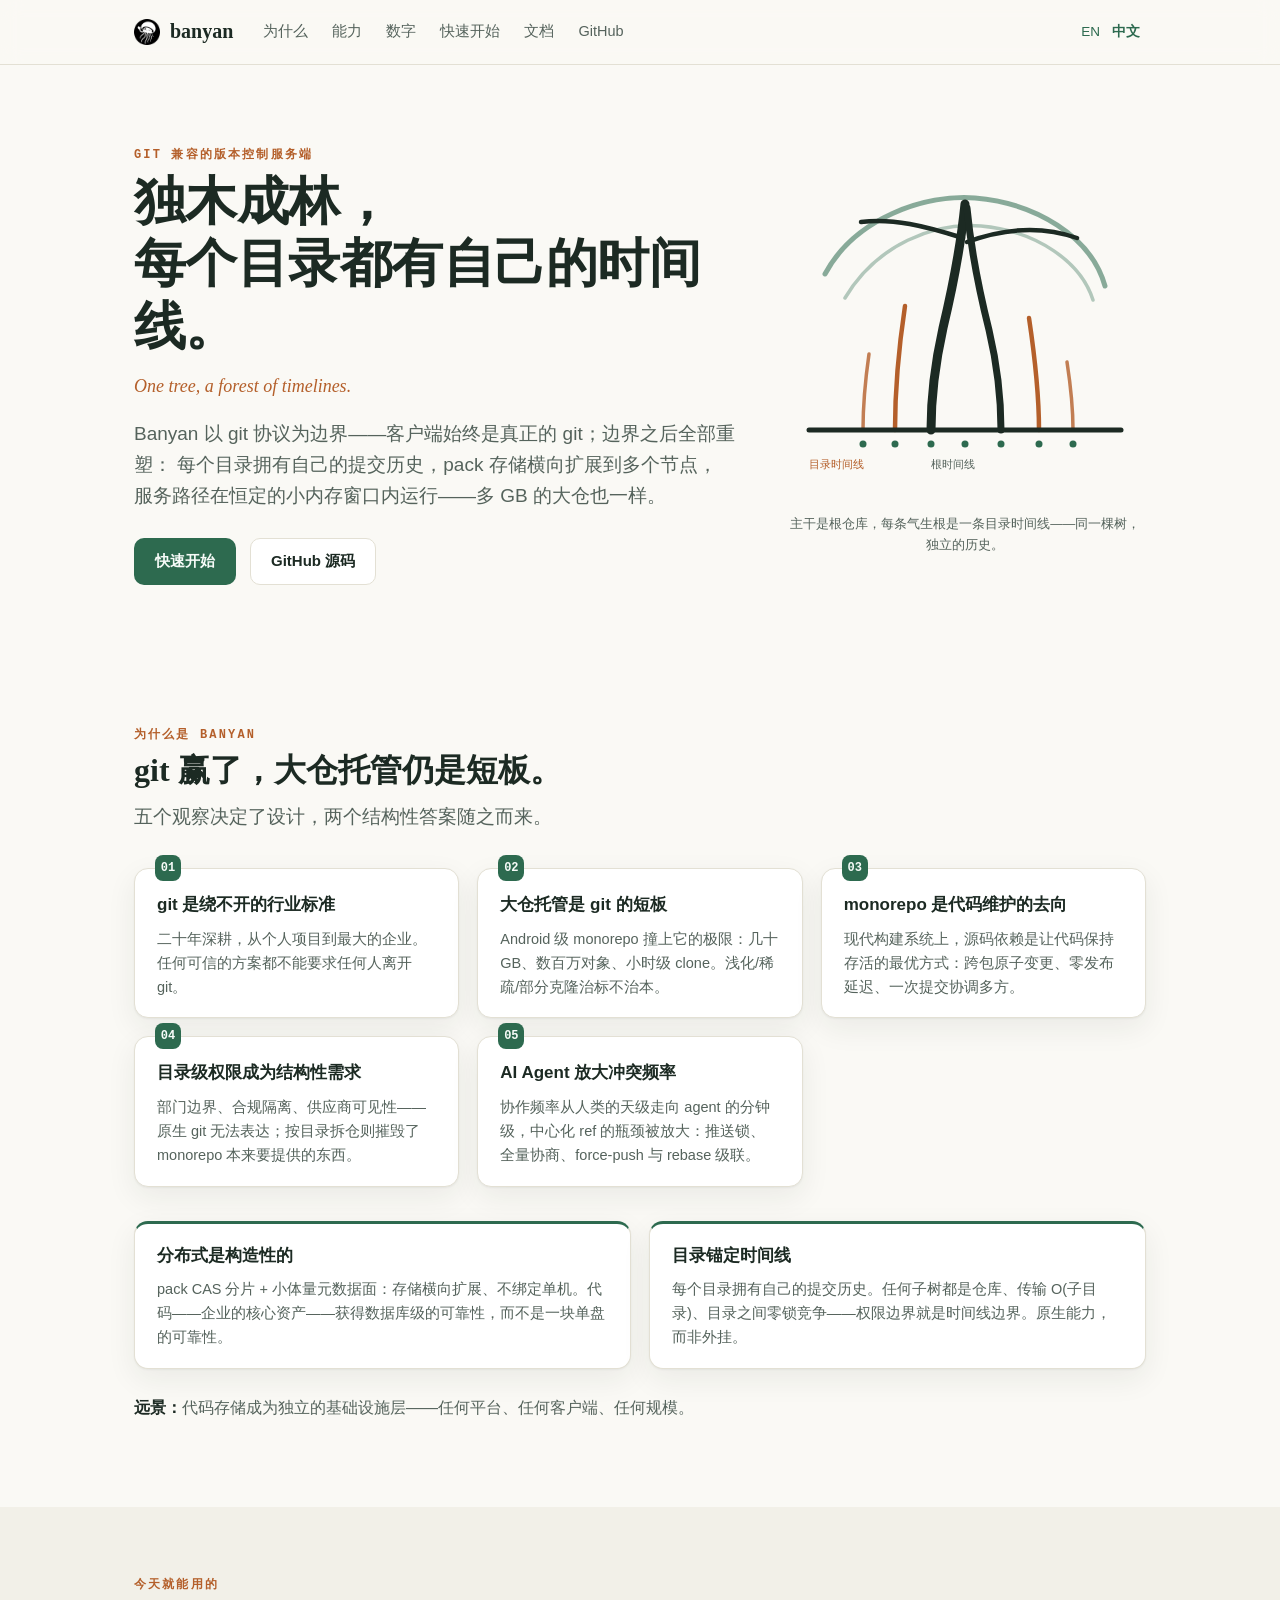
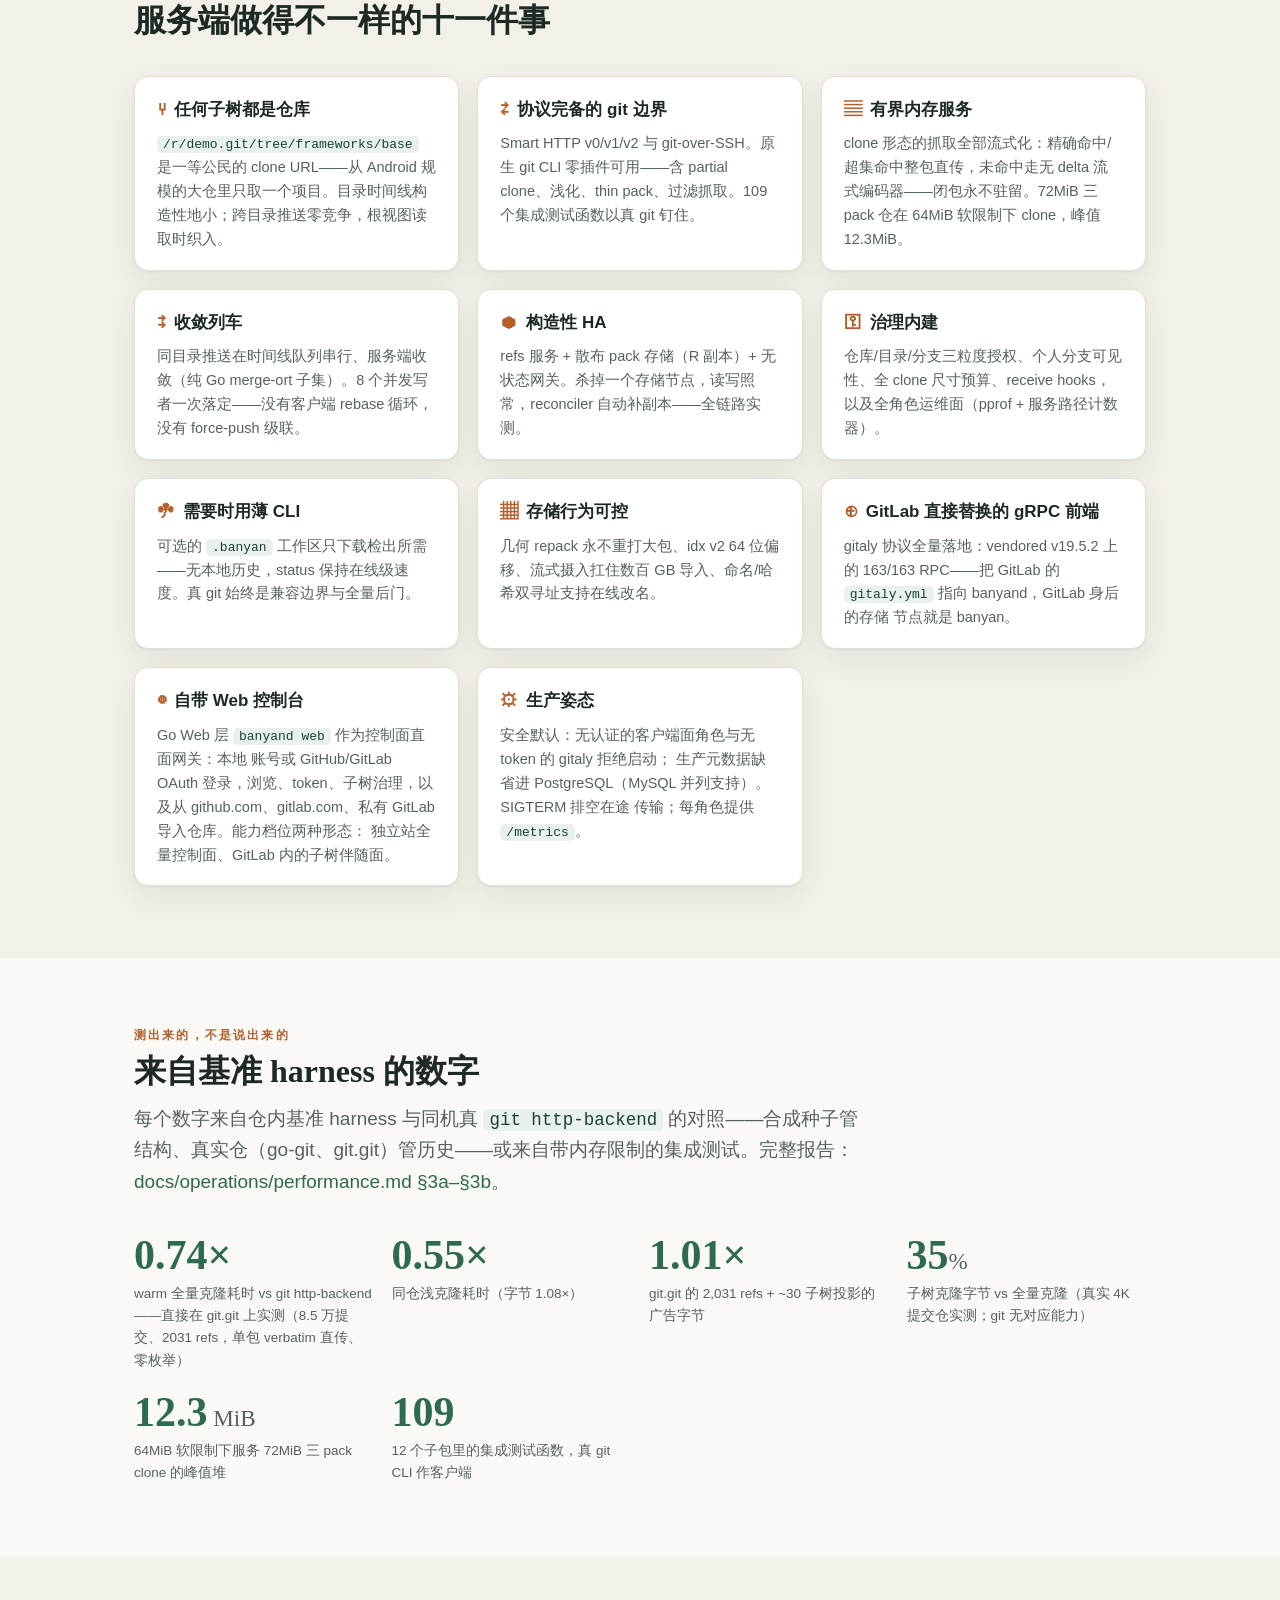
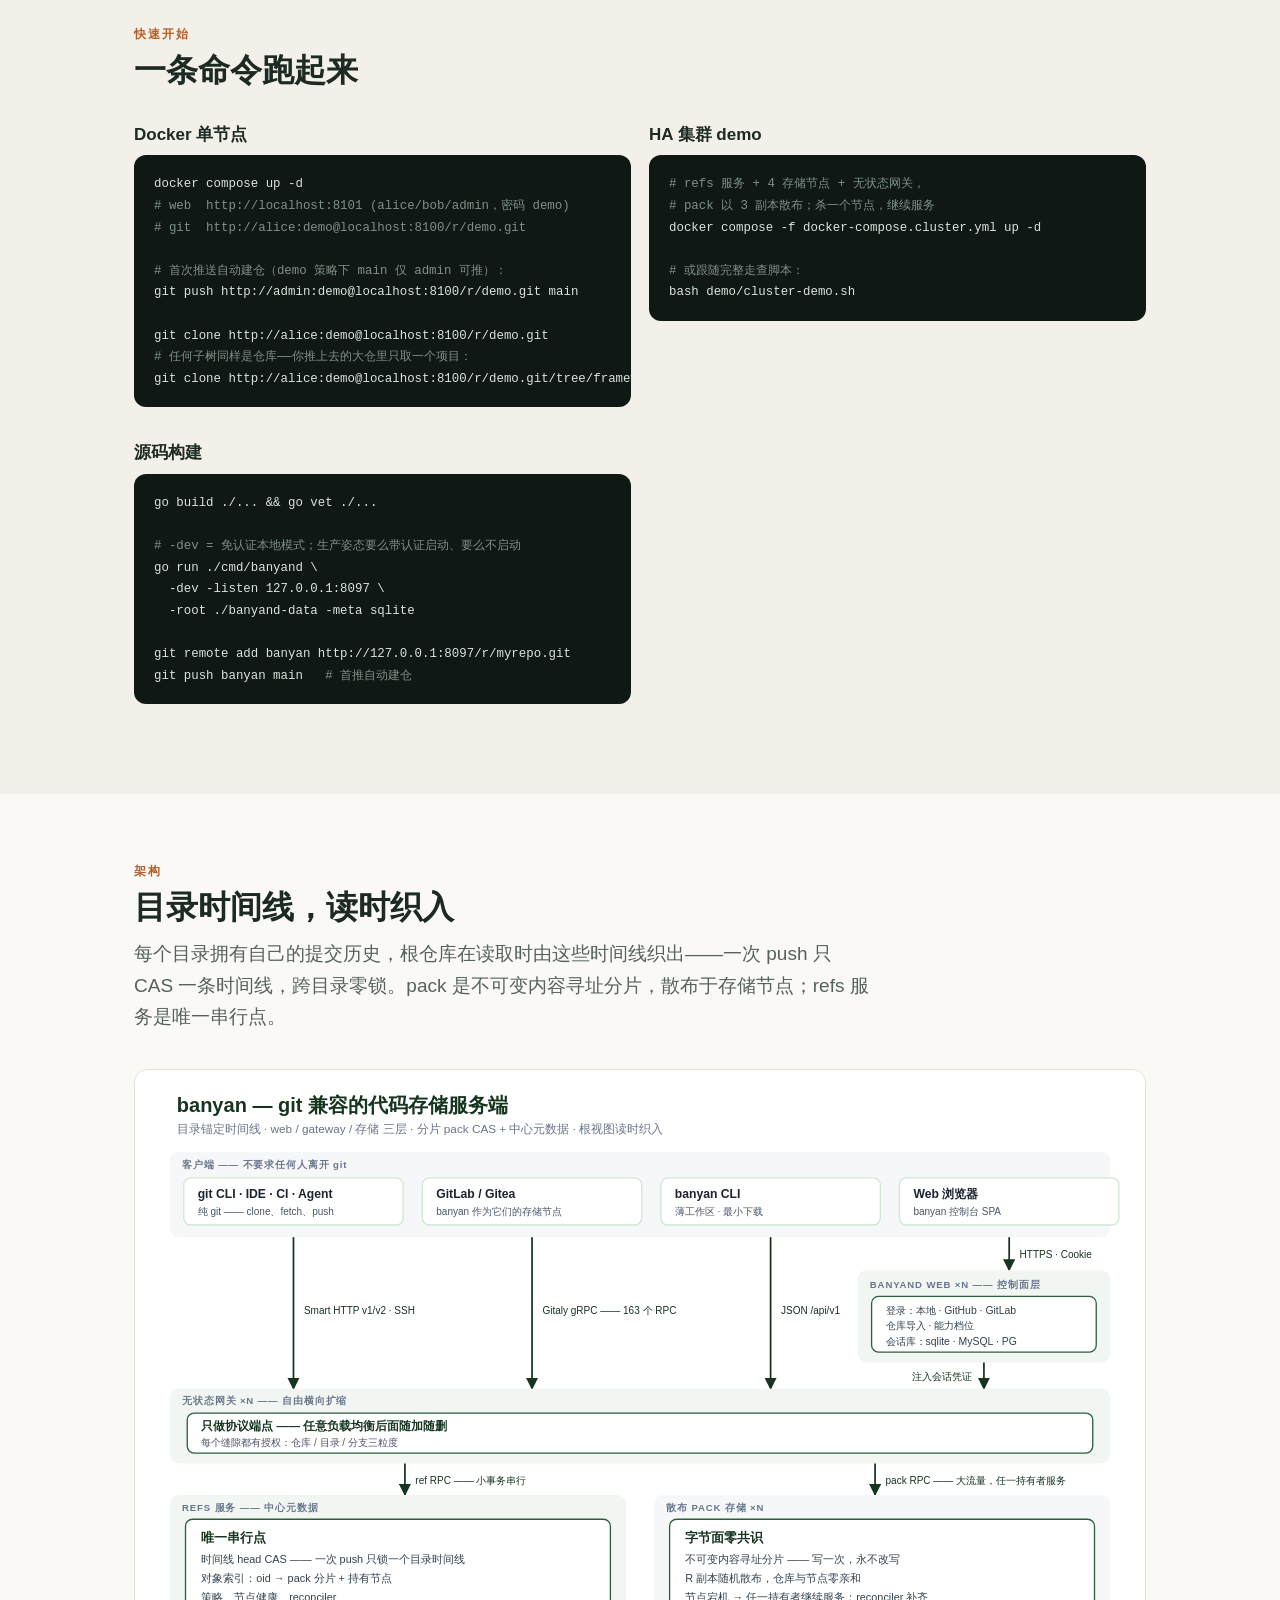
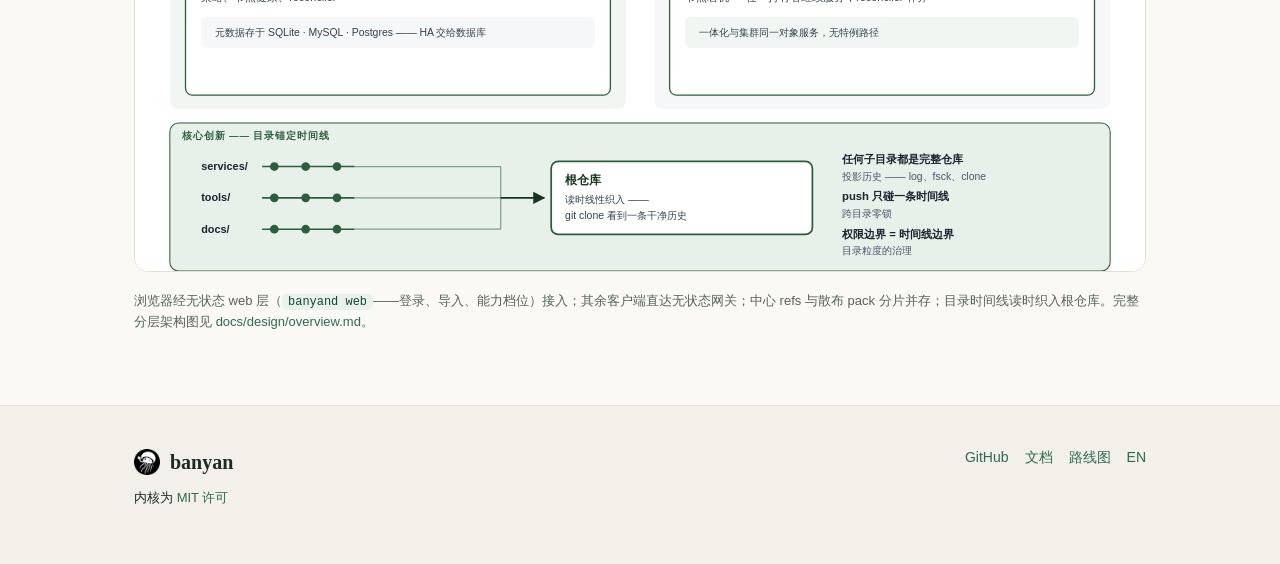
==== commit bd2ec5f0: "site: the flagship numbers — git.git warm full clone 0.74x git's wall time Run C after the 发现⑤ fixes" ====
--- a/zh-cn/index.html
+++ b/zh-cn/index.html
@@ -163,14 +163,14 @@
       <a href="https://github.com/banyan-vcs/banyan/blob/main/docs/operations/performance.md">docs/operations/performance.md §3a–§3b</a>。</p>
     </div>
     <div class="stats">
-      <div class="stat"><div class="num">0.54×</div>
-        <p>浅克隆耗时 vs git http-backend——直接在 git.git 上实测（8.5 万提交、2031 refs；字节 1.08×）</p></div>
-      <div class="stat"><div class="num">1.16×</div>
-        <p>真实仓（4K 提交）全量克隆字节；warm 克隆耗时 0.50× 反超 git</p></div>
+      <div class="stat"><div class="num">0.74×</div>
+        <p>warm 全量克隆耗时 vs git http-backend——直接在 git.git 上实测（8.5 万提交、2031 refs，单包 verbatim 直传、零枚举）</p></div>
+      <div class="stat"><div class="num">0.55×</div>
+        <p>同仓浅克隆耗时（字节 1.08×）</p></div>
       <div class="stat"><div class="num">1.01×</div>
         <p>git.git 的 2,031 refs + ~30 子树投影的广告字节</p></div>
       <div class="stat"><div class="num">35<small>%</small></div>
-        <p>子树克隆字节 vs 同仓全量克隆（真实仓实测；git 无对应能力）</p></div>
+        <p>子树克隆字节 vs 全量克隆（真实 4K 提交仓实测；git 无对应能力）</p></div>
       <div class="stat"><div class="num">12.3<small> MiB</small></div>
         <p>64MiB 软限制下服务 72MiB 三 pack clone 的峰值堆</p></div>
       <div class="stat"><div class="num">109</div>
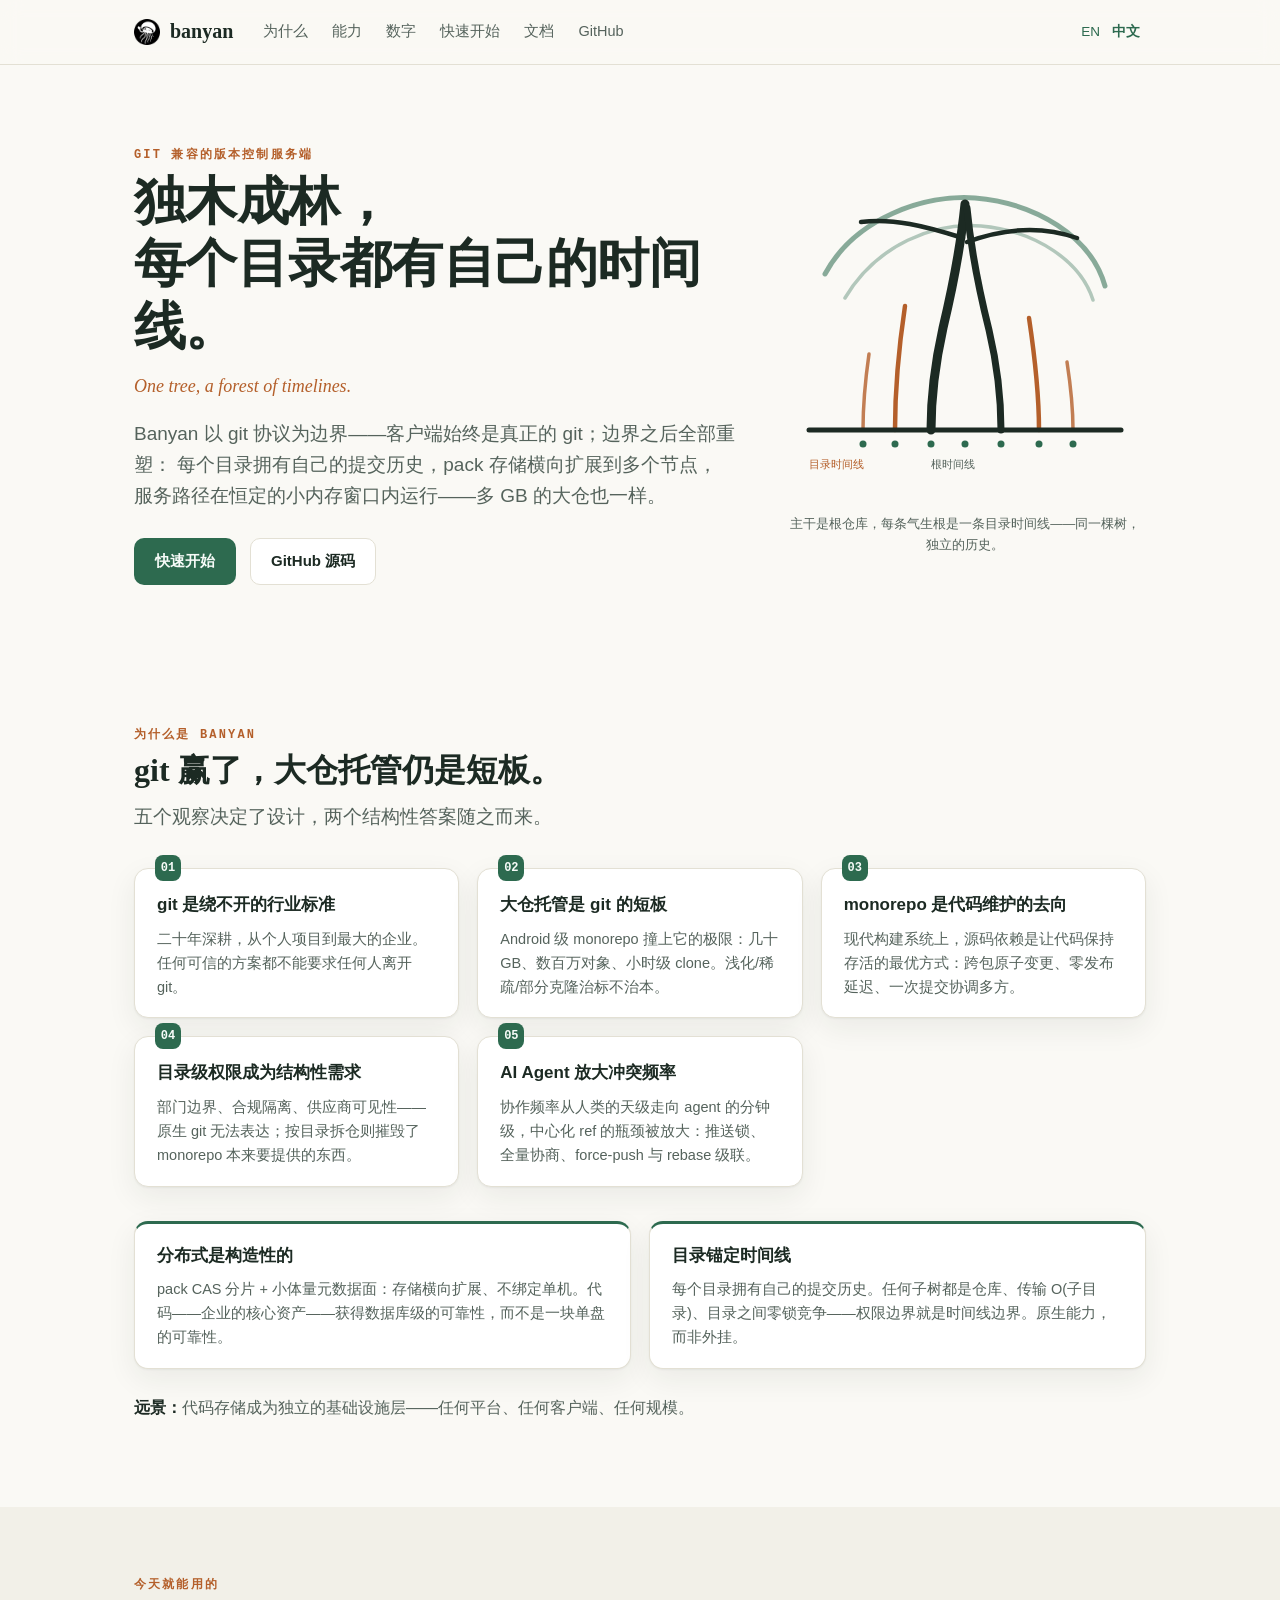
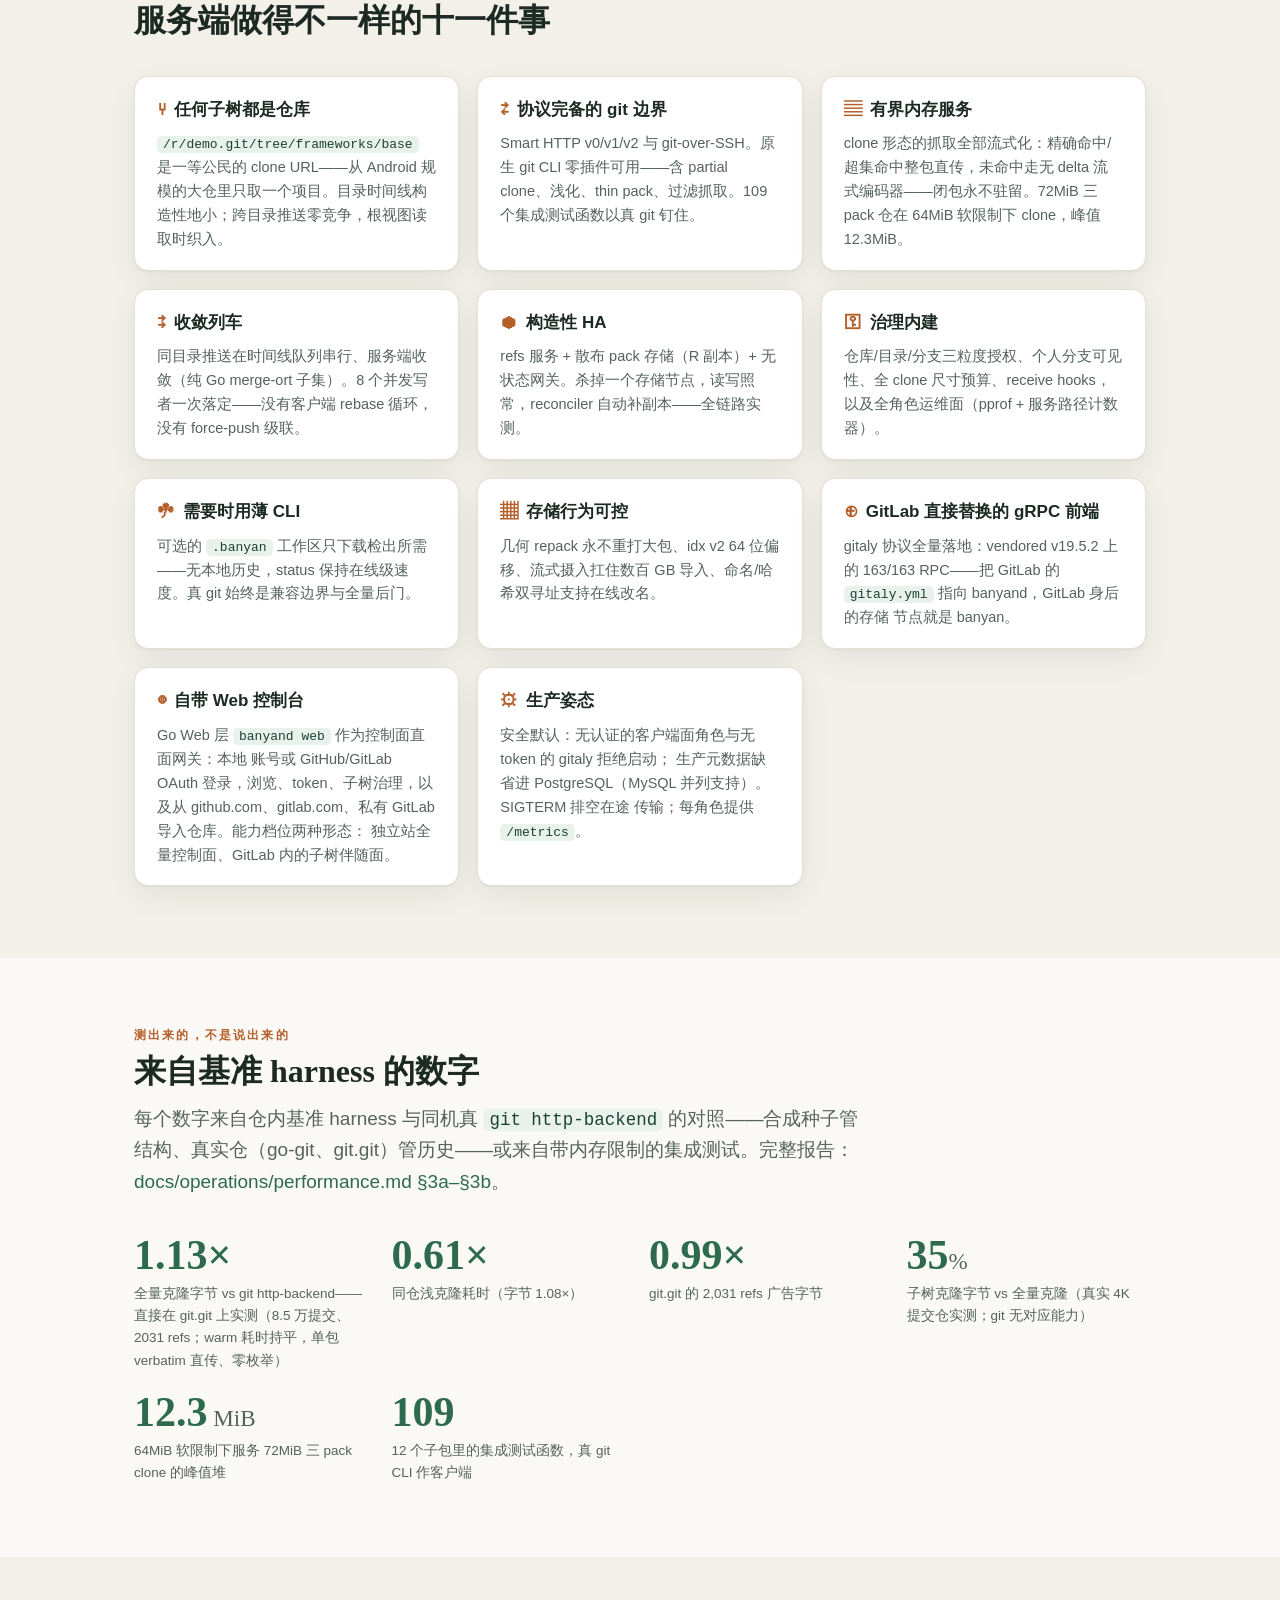
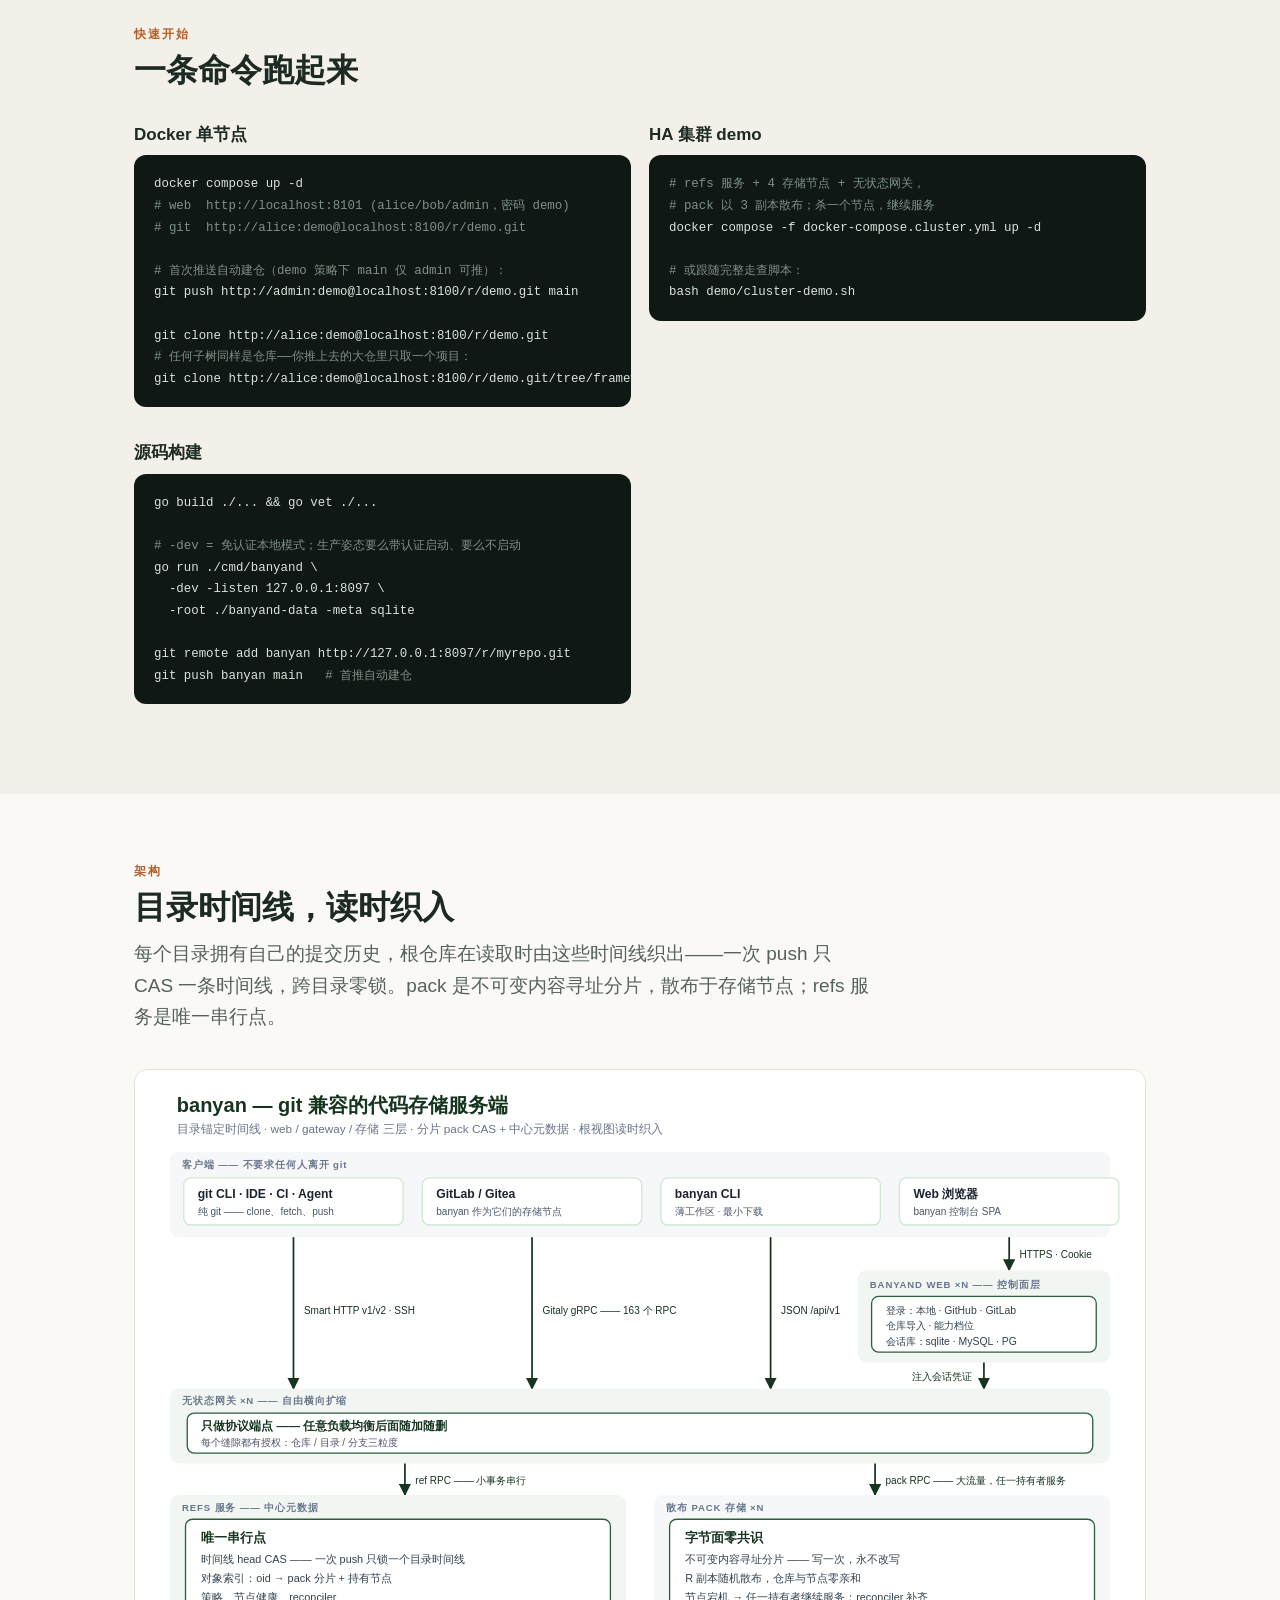
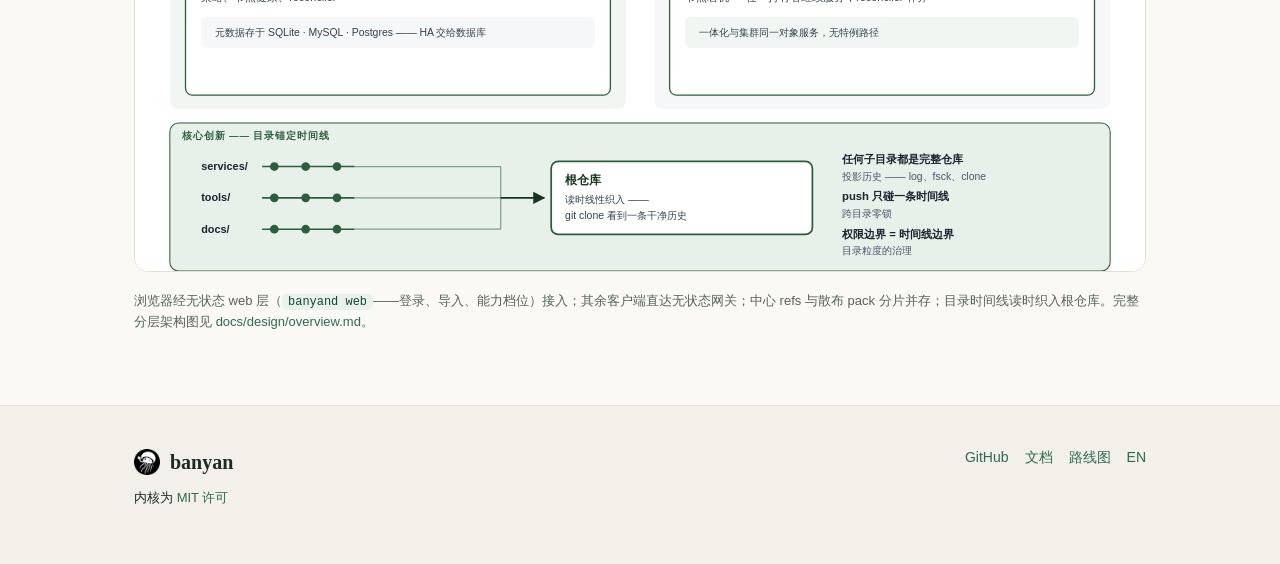
==== commit d033c1d1: "site: Run E numbers — full-clone bytes 1.13x with warm wall parity on git.git After the snapshot + o" ====
--- a/zh-cn/index.html
+++ b/zh-cn/index.html
@@ -163,12 +163,12 @@
       <a href="https://github.com/banyan-vcs/banyan/blob/main/docs/operations/performance.md">docs/operations/performance.md §3a–§3b</a>。</p>
     </div>
     <div class="stats">
-      <div class="stat"><div class="num">0.74×</div>
-        <p>warm 全量克隆耗时 vs git http-backend——直接在 git.git 上实测（8.5 万提交、2031 refs，单包 verbatim 直传、零枚举）</p></div>
-      <div class="stat"><div class="num">0.55×</div>
+      <div class="stat"><div class="num">1.13×</div>
+        <p>全量克隆字节 vs git http-backend——直接在 git.git 上实测（8.5 万提交、2031 refs；warm 耗时持平，单包 verbatim 直传、零枚举）</p></div>
+      <div class="stat"><div class="num">0.61×</div>
         <p>同仓浅克隆耗时（字节 1.08×）</p></div>
-      <div class="stat"><div class="num">1.01×</div>
-        <p>git.git 的 2,031 refs + ~30 子树投影的广告字节</p></div>
+      <div class="stat"><div class="num">0.99×</div>
+        <p>git.git 的 2,031 refs 广告字节</p></div>
       <div class="stat"><div class="num">35<small>%</small></div>
         <p>子树克隆字节 vs 全量克隆（真实 4K 提交仓实测；git 无对应能力）</p></div>
       <div class="stat"><div class="num">12.3<small> MiB</small></div>
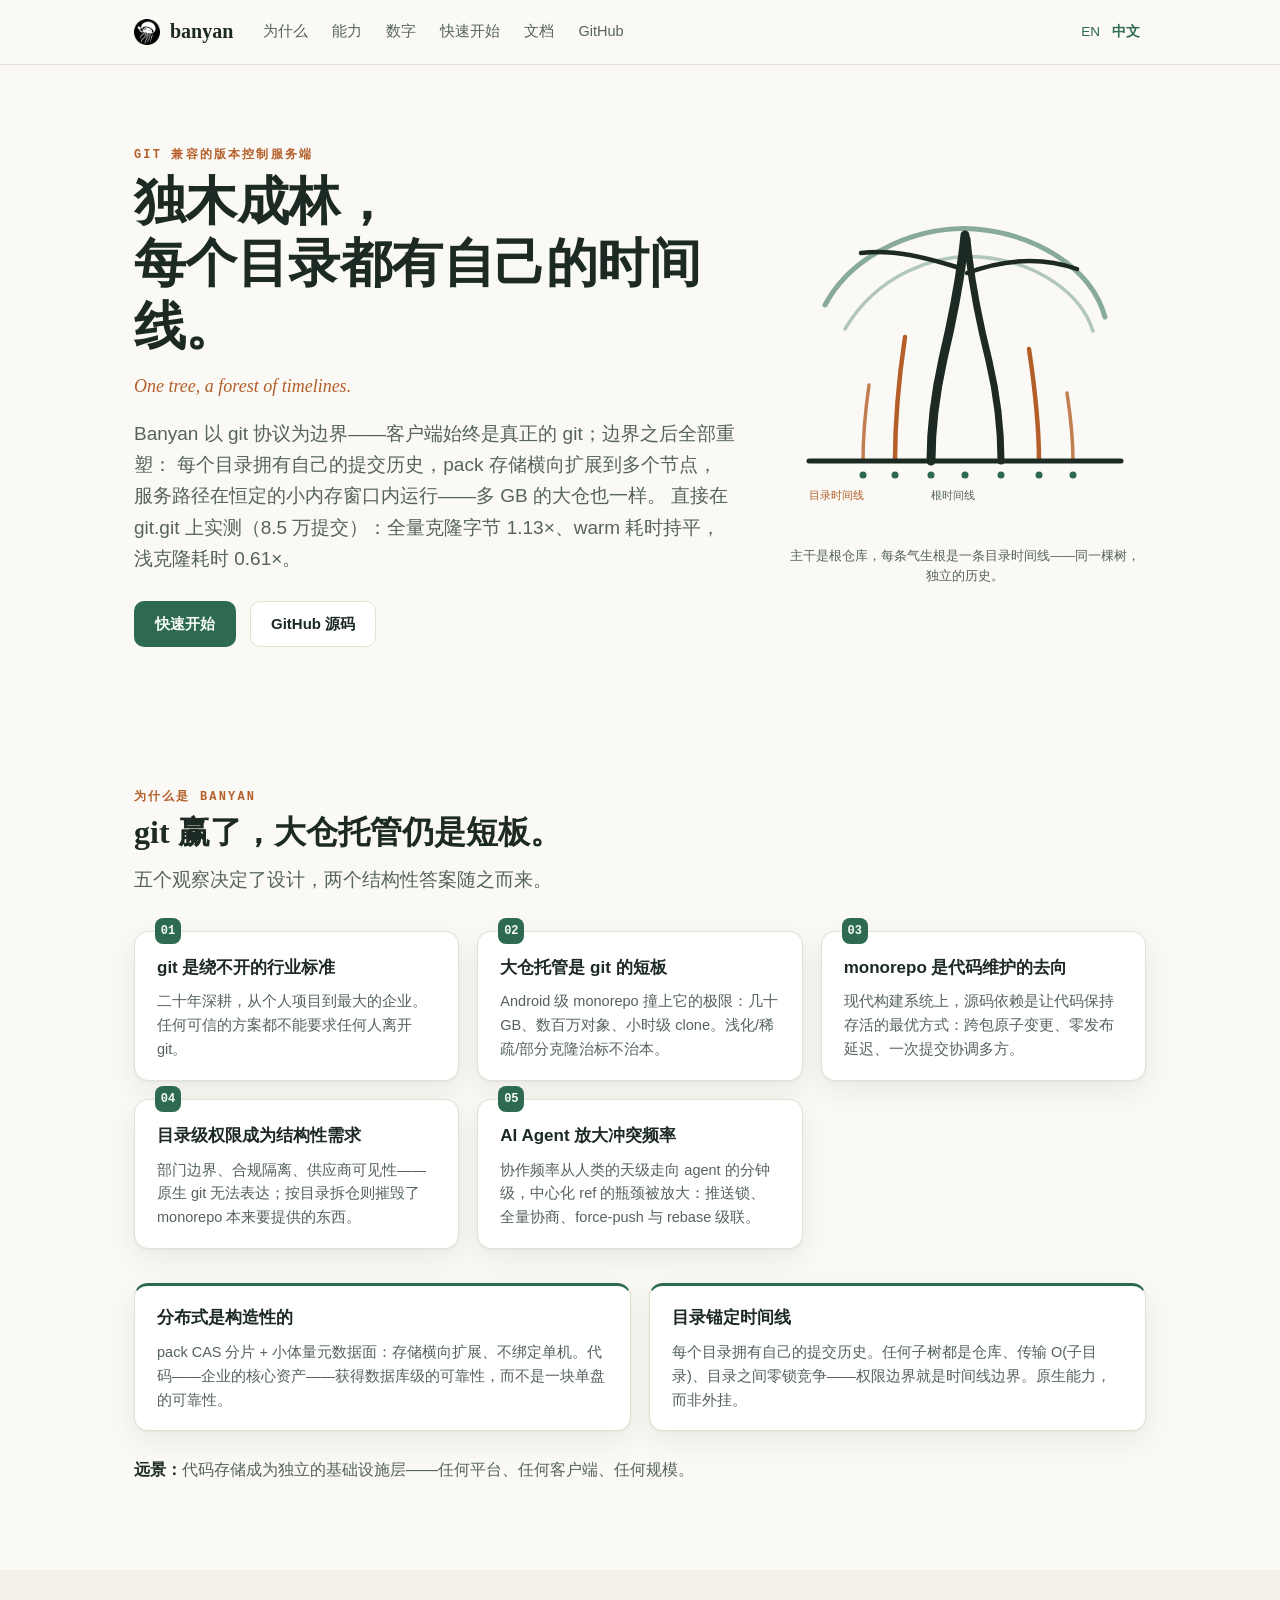
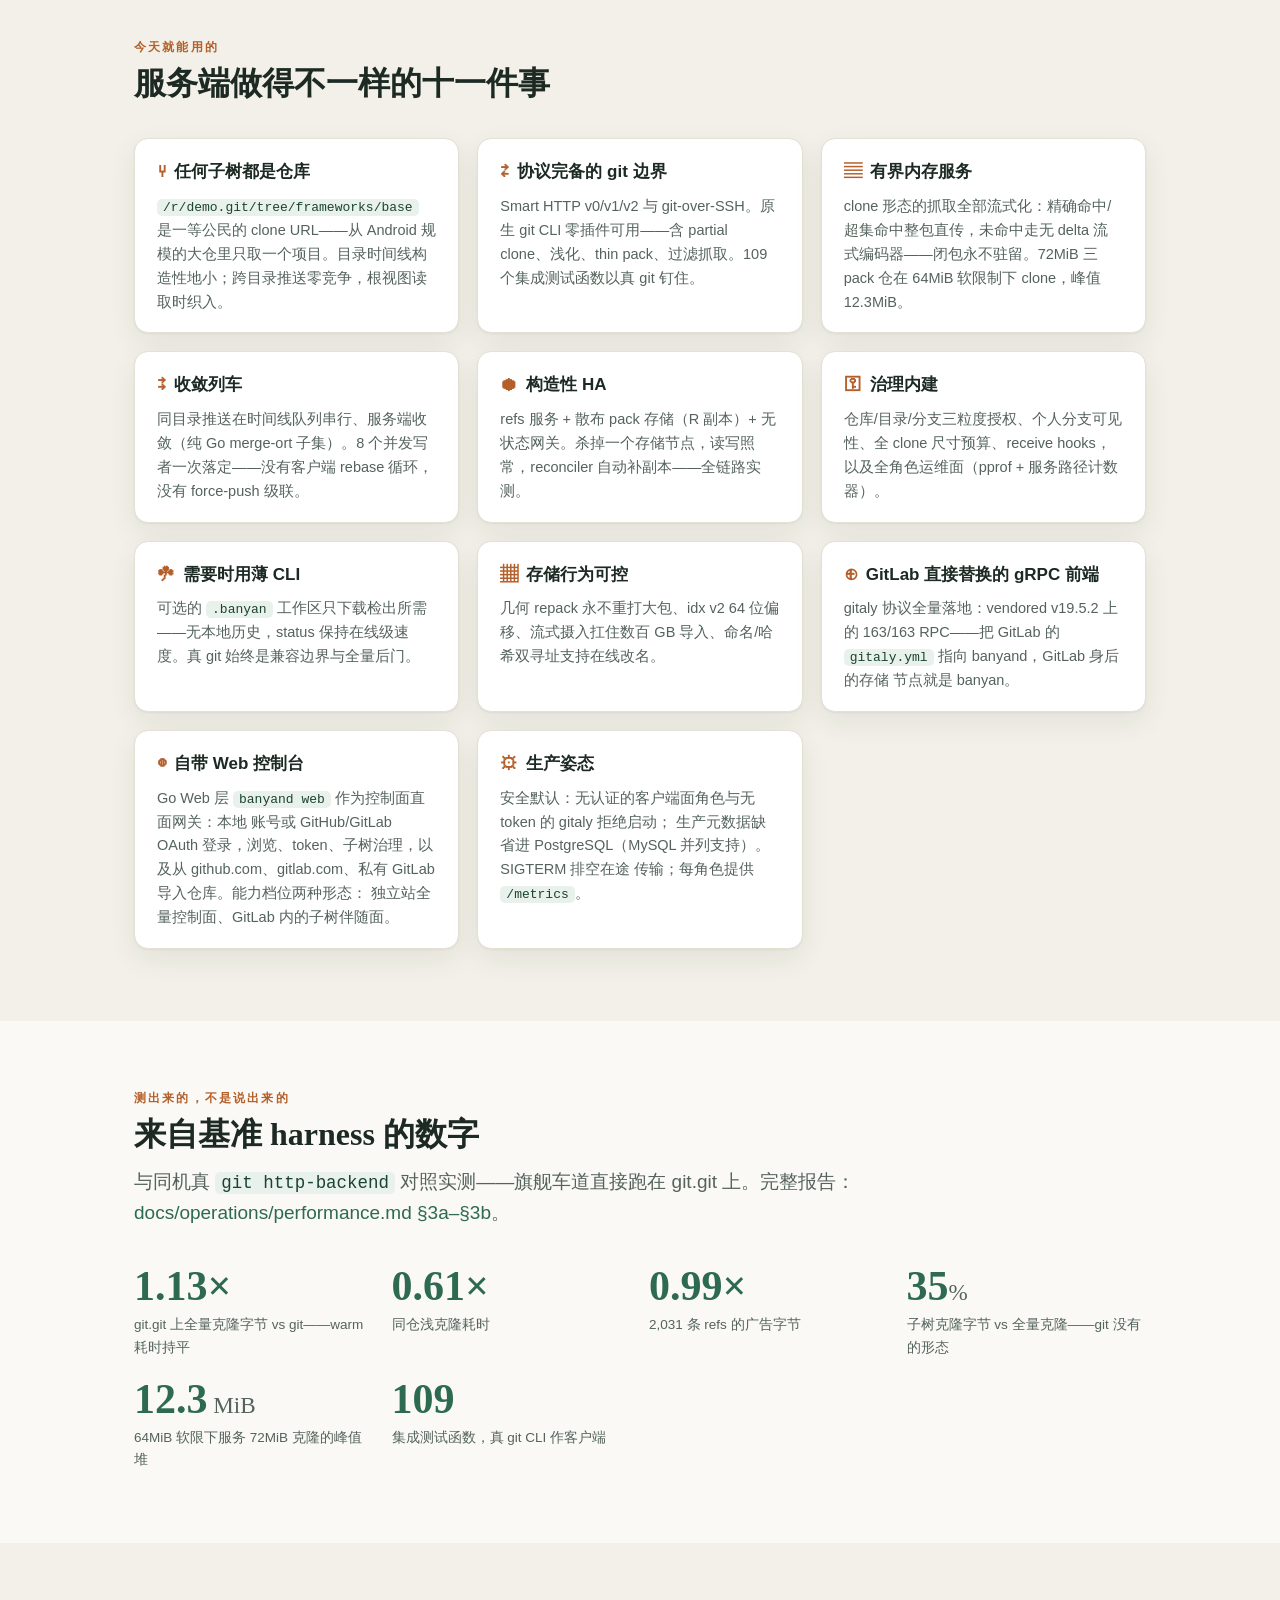
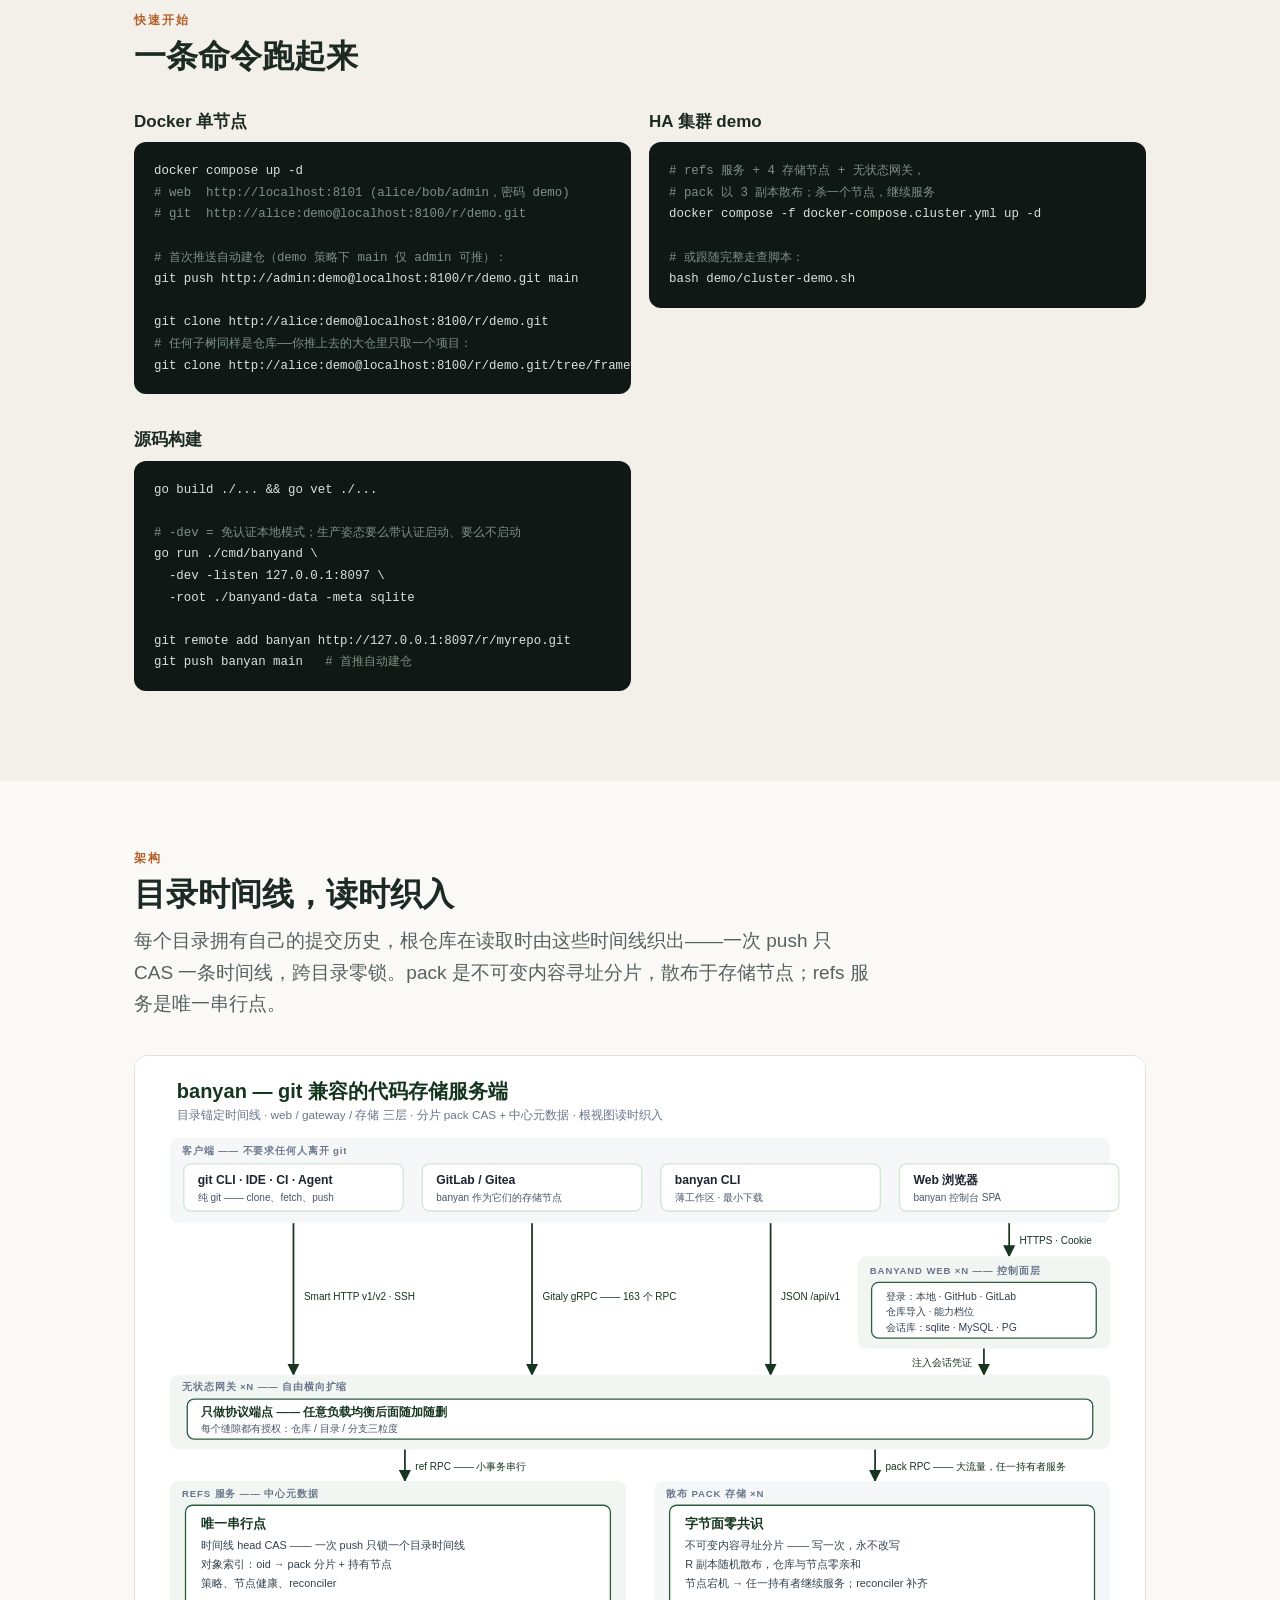
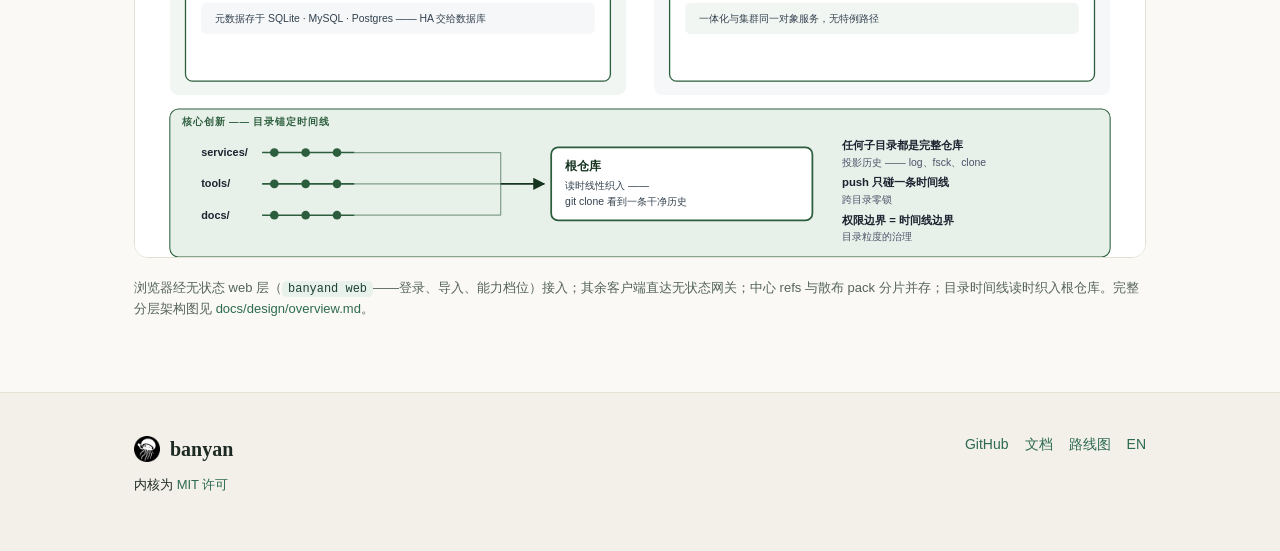
==== commit 4660bfbf: "site: the hero carries the measured claim; the stats tighten to one line each One sentence in the he" ====
--- a/zh-cn/index.html
+++ b/zh-cn/index.html
@@ -40,6 +40,8 @@
         Banyan 以 git 协议为边界——客户端始终是真正的 git；边界之后全部重塑：
         每个目录拥有自己的提交历史，pack 存储横向扩展到多个节点，
         服务路径在恒定的小内存窗口内运行——多 GB 的大仓也一样。
+        直接在 git.git 上实测（8.5 万提交）：全量克隆字节 1.13×、warm 耗时持平，
+        浅克隆耗时 0.61×。
       </p>
       <div class="cta">
         <a class="btn primary" href="#quickstart">快速开始</a>
@@ -159,22 +161,22 @@
     <div class="section-head">
       <span class="kicker">测出来的，不是说出来的</span>
       <h2>来自基准 harness 的数字</h2>
-      <p class="lede">每个数字来自仓内基准 harness 与同机真 <code>git http-backend</code> 的对照——合成种子管结构、真实仓（go-git、git.git）管历史——或来自带内存限制的集成测试。完整报告：
+      <p class="lede">与同机真 <code>git http-backend</code> 对照实测——旗舰车道直接跑在 git.git 上。完整报告：
       <a href="https://github.com/banyan-vcs/banyan/blob/main/docs/operations/performance.md">docs/operations/performance.md §3a–§3b</a>。</p>
     </div>
     <div class="stats">
       <div class="stat"><div class="num">1.13×</div>
-        <p>全量克隆字节 vs git http-backend——直接在 git.git 上实测（8.5 万提交、2031 refs；warm 耗时持平，单包 verbatim 直传、零枚举）</p></div>
+        <p>git.git 上全量克隆字节 vs git——warm 耗时持平</p></div>
       <div class="stat"><div class="num">0.61×</div>
-        <p>同仓浅克隆耗时（字节 1.08×）</p></div>
+        <p>同仓浅克隆耗时</p></div>
       <div class="stat"><div class="num">0.99×</div>
-        <p>git.git 的 2,031 refs 广告字节</p></div>
+        <p>2,031 条 refs 的广告字节</p></div>
       <div class="stat"><div class="num">35<small>%</small></div>
-        <p>子树克隆字节 vs 全量克隆（真实 4K 提交仓实测；git 无对应能力）</p></div>
+        <p>子树克隆字节 vs 全量克隆——git 没有的形态</p></div>
       <div class="stat"><div class="num">12.3<small> MiB</small></div>
-        <p>64MiB 软限制下服务 72MiB 三 pack clone 的峰值堆</p></div>
+        <p>64MiB 软限下服务 72MiB 克隆的峰值堆</p></div>
       <div class="stat"><div class="num">109</div>
-        <p>12 个子包里的集成测试函数，真 git CLI 作客户端</p></div>
+        <p>集成测试函数，真 git CLI 作客户端</p></div>
     </div>
   </div>
 </section>
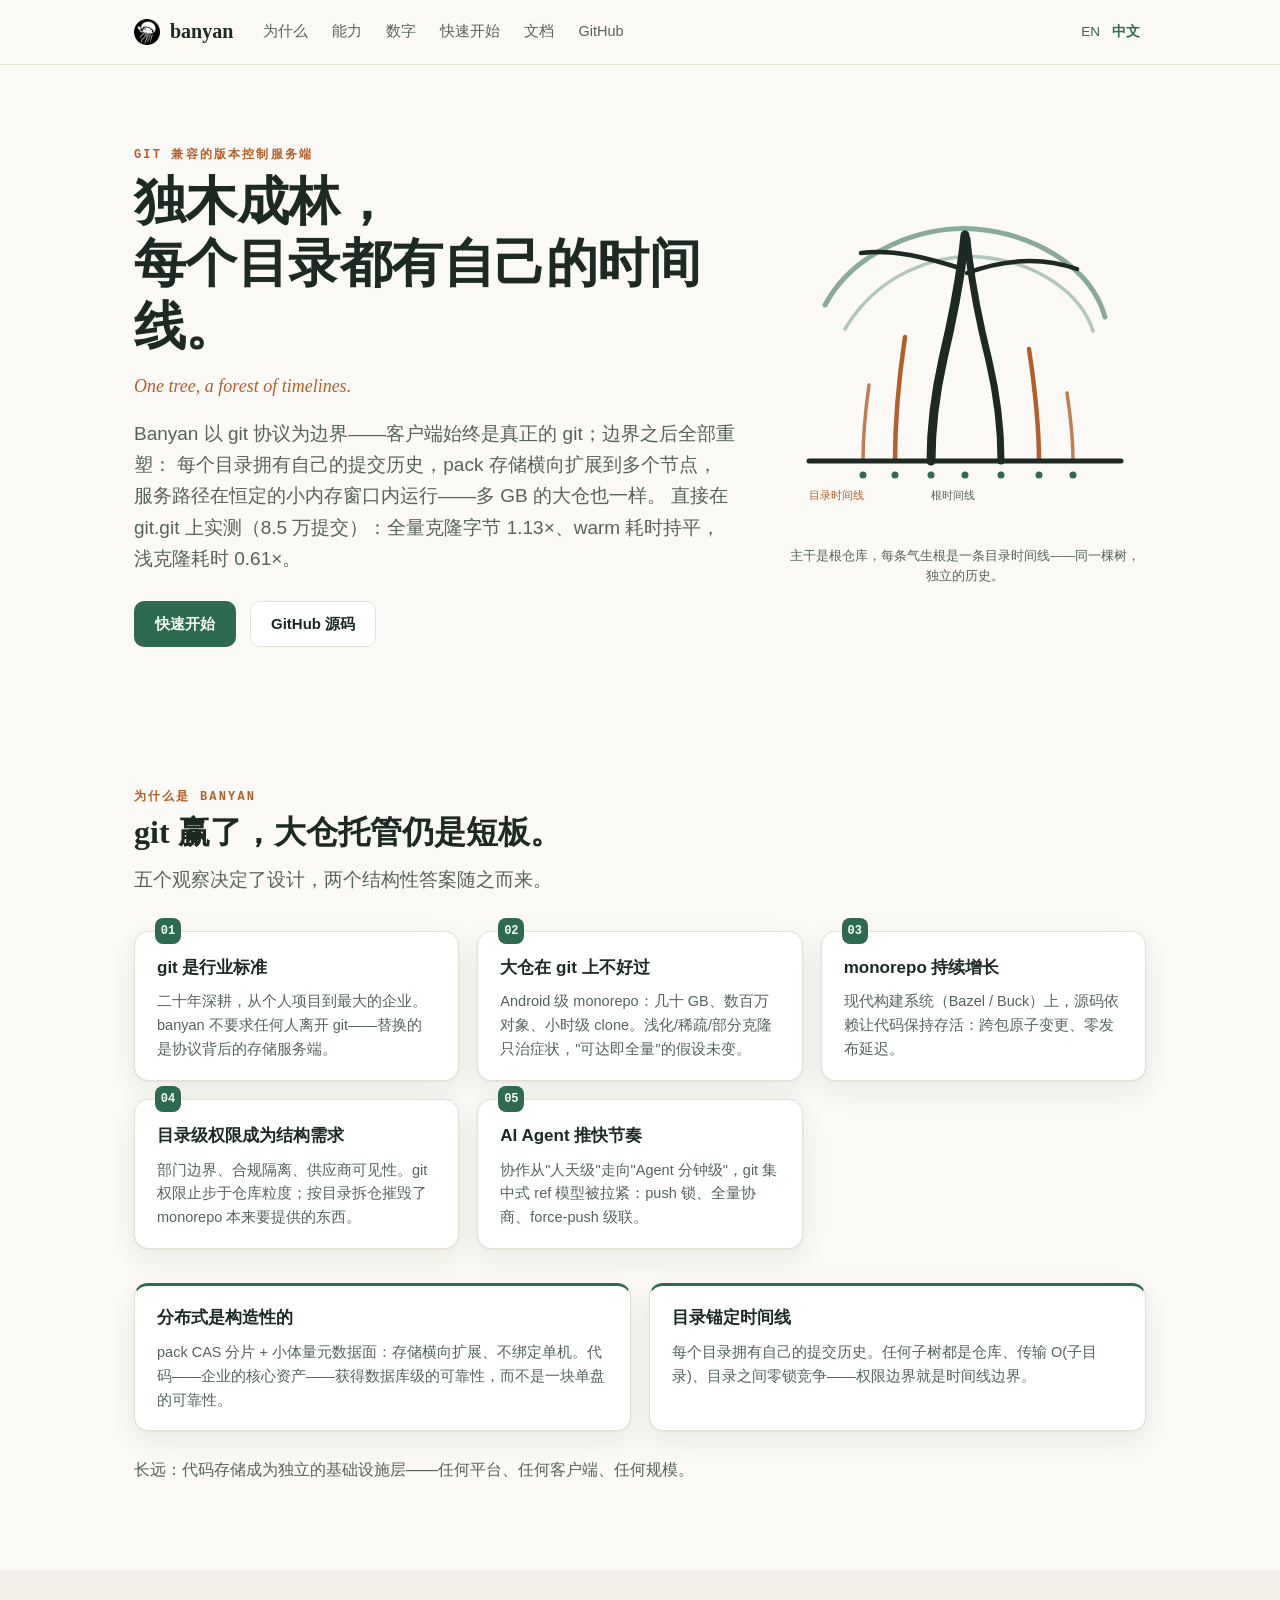
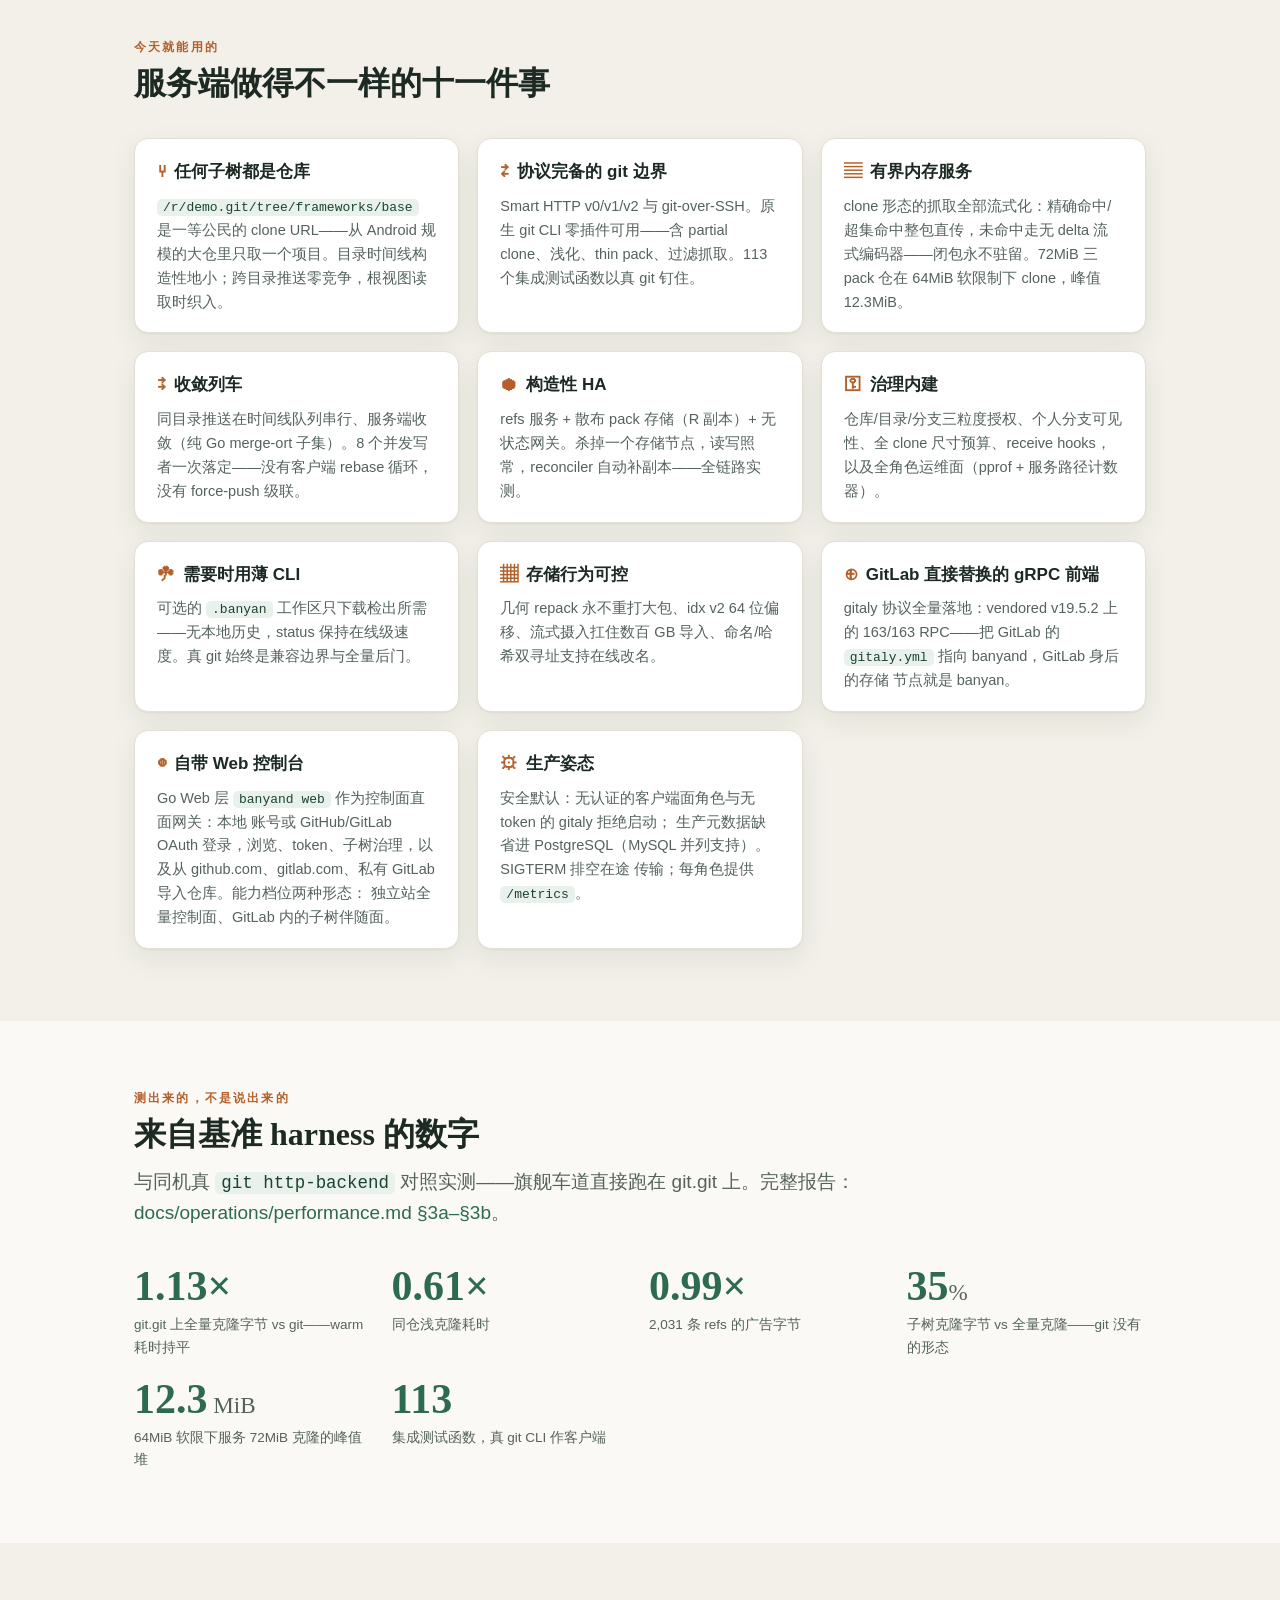
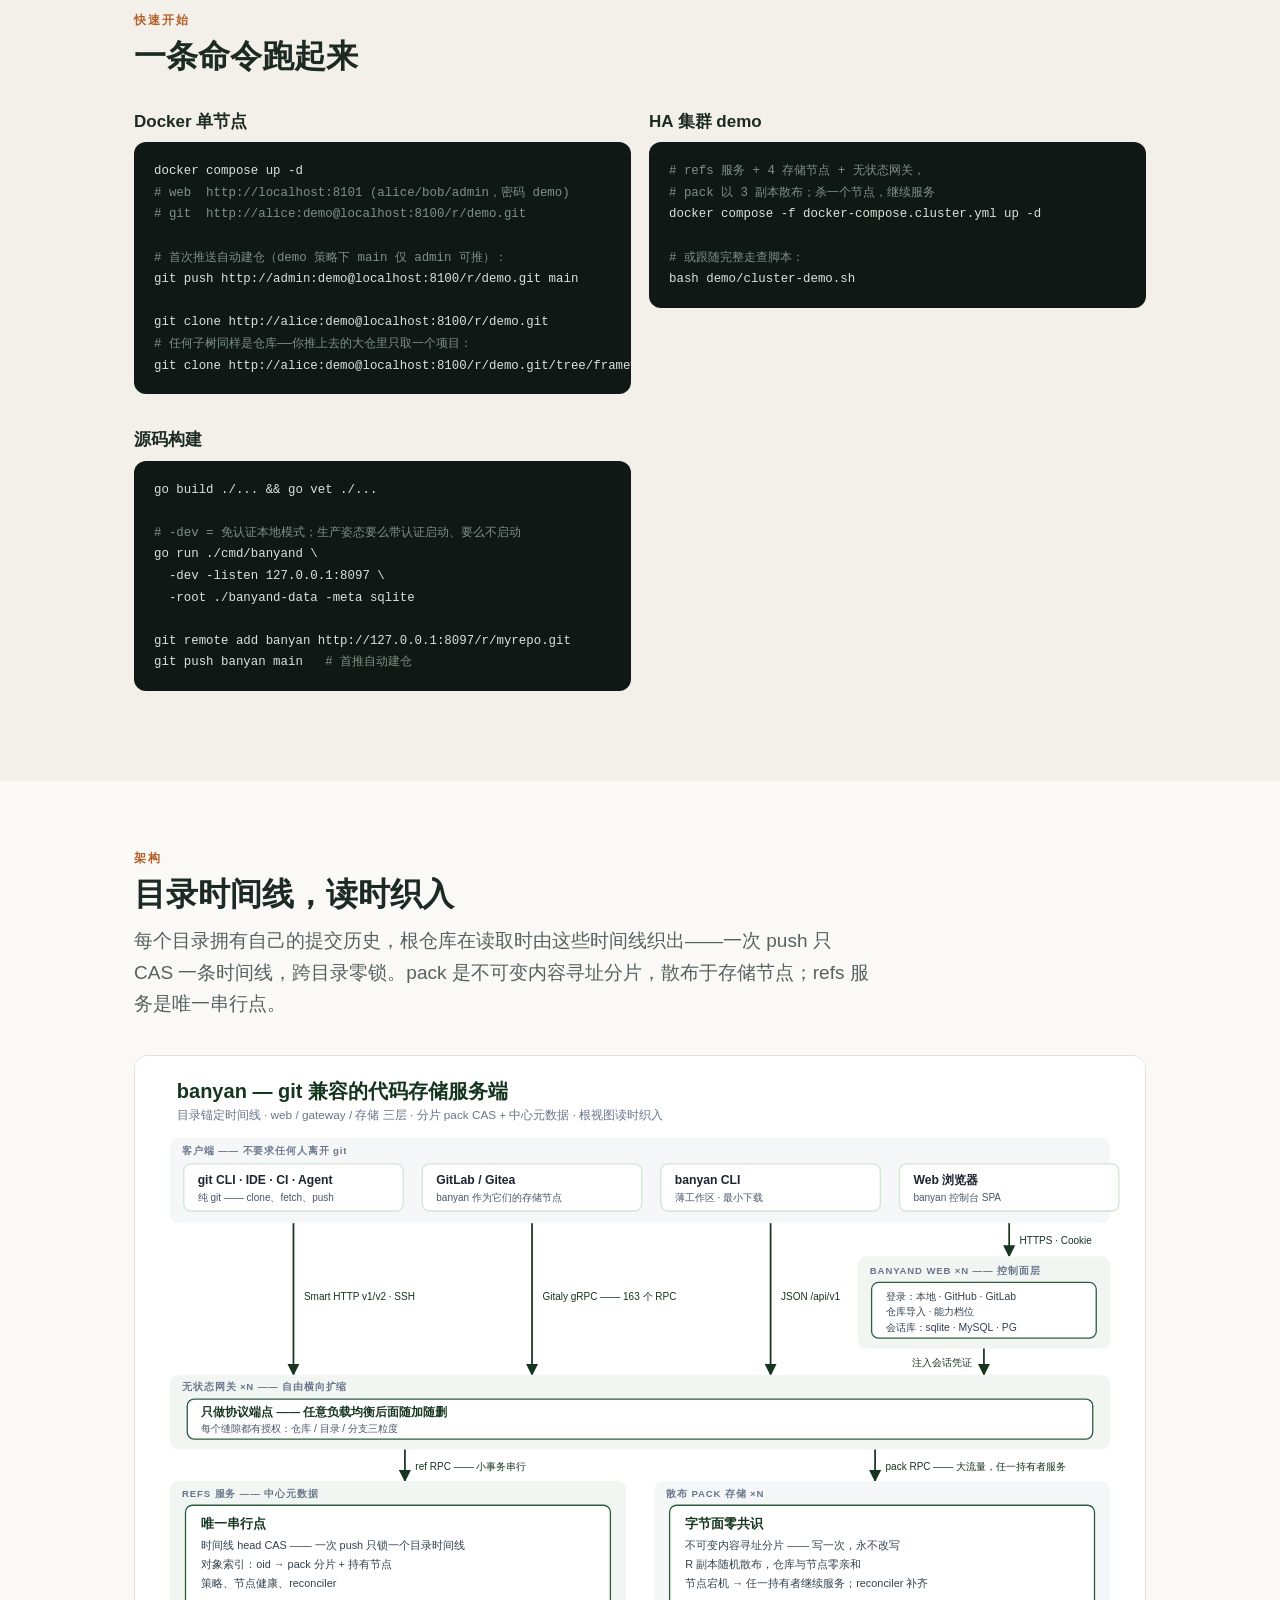
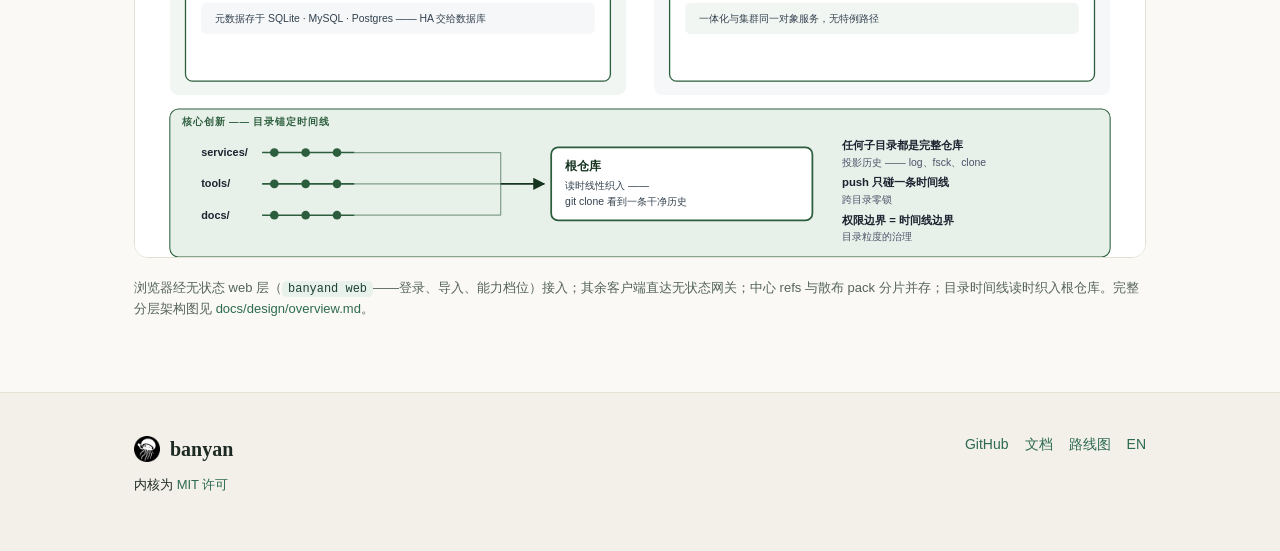
==== commit 235ba4bc: "site: plain-sentence why cards; refresh the test-count band The five why cards drop the declaration " ====
--- a/zh-cn/index.html
+++ b/zh-cn/index.html
@@ -94,25 +94,25 @@
       <p class="lede">五个观察决定了设计，两个结构性答案随之而来。</p>
     </div>
     <div class="steps">
-      <div class="card"><h3>git 是绕不开的行业标准</h3>
-        <p>二十年深耕，从个人项目到最大的企业。任何可信的方案都不能要求任何人离开 git。</p></div>
-      <div class="card"><h3>大仓托管是 git 的短板</h3>
-        <p>Android 级 monorepo 撞上它的极限：几十 GB、数百万对象、小时级 clone。浅化/稀疏/部分克隆治标不治本。</p></div>
-      <div class="card"><h3>monorepo 是代码维护的去向</h3>
-        <p>现代构建系统上，源码依赖是让代码保持存活的最优方式：跨包原子变更、零发布延迟、一次提交协调多方。</p></div>
-      <div class="card"><h3>目录级权限成为结构性需求</h3>
-        <p>部门边界、合规隔离、供应商可见性——原生 git 无法表达；按目录拆仓则摧毁了 monorepo 本来要提供的东西。</p></div>
-      <div class="card"><h3>AI Agent 放大冲突频率</h3>
-        <p>协作频率从人类的天级走向 agent 的分钟级，中心化 ref 的瓶颈被放大：推送锁、全量协商、force-push 与 rebase 级联。</p></div>
+      <div class="card"><h3>git 是行业标准</h3>
+        <p>二十年深耕，从个人项目到最大的企业。banyan 不要求任何人离开 git——替换的是协议背后的存储服务端。</p></div>
+      <div class="card"><h3>大仓在 git 上不好过</h3>
+        <p>Android 级 monorepo：几十 GB、数百万对象、小时级 clone。浅化/稀疏/部分克隆只治症状，"可达即全量"的假设未变。</p></div>
+      <div class="card"><h3>monorepo 持续增长</h3>
+        <p>现代构建系统（Bazel / Buck）上，源码依赖让代码保持存活：跨包原子变更、零发布延迟。</p></div>
+      <div class="card"><h3>目录级权限成为结构需求</h3>
+        <p>部门边界、合规隔离、供应商可见性。git 权限止步于仓库粒度；按目录拆仓摧毁了 monorepo 本来要提供的东西。</p></div>
+      <div class="card"><h3>AI Agent 推快节奏</h3>
+        <p>协作从"人天级"走向"Agent 分钟级"，git 集中式 ref 模型被拉紧：push 锁、全量协商、force-push 级联。</p></div>
     </div>
     <div class="grid pillars" style="margin-top:34px">
       <div class="card"><h3>分布式是构造性的</h3>
         <p>pack CAS 分片 + 小体量元数据面：存储横向扩展、不绑定单机。代码——企业的核心资产——获得数据库级的可靠性，而不是一块单盘的可靠性。</p></div>
       <div class="card"><h3>目录锚定时间线</h3>
-        <p>每个目录拥有自己的提交历史。任何子树都是仓库、传输 O(子目录)、目录之间零锁竞争——权限边界就是时间线边界。原生能力，而非外挂。</p></div>
+        <p>每个目录拥有自己的提交历史。任何子树都是仓库、传输 O(子目录)、目录之间零锁竞争——权限边界就是时间线边界。</p></div>
     </div>
     <p style="margin-top:26px;max-width:46em;color:var(--ink-soft)">
-      <strong style="color:var(--ink)">远景：</strong>代码存储成为独立的基础设施层——任何平台、任何客户端、任何规模。</p>
+      长远：代码存储成为独立的基础设施层——任何平台、任何客户端、任何规模。</p>
   </div>
 </section>
 
@@ -126,7 +126,7 @@
       <div class="card"><h3><span class="glyph">⑂</span>任何子树都是仓库</h3>
         <p><code>/r/demo.git/tree/frameworks/base</code> 是一等公民的 clone URL——从 Android 规模的大仓里只取一个项目。目录时间线构造性地小；跨目录推送零竞争，根视图读取时织入。</p></div>
       <div class="card"><h3><span class="glyph">⇄</span>协议完备的 git 边界</h3>
-        <p>Smart HTTP v0/v1/v2 与 git-over-SSH。原生 git CLI 零插件可用——含 partial clone、浅化、thin pack、过滤抓取。109 个集成测试函数以真 git 钉住。</p></div>
+        <p>Smart HTTP v0/v1/v2 与 git-over-SSH。原生 git CLI 零插件可用——含 partial clone、浅化、thin pack、过滤抓取。113 个集成测试函数以真 git 钉住。</p></div>
       <div class="card"><h3><span class="glyph">▤</span>有界内存服务</h3>
         <p>clone 形态的抓取全部流式化：精确命中/超集命中整包直传，未命中走无 delta 流式编码器——闭包永不驻留。72MiB 三 pack 仓在 64MiB 软限制下 clone，峰值 12.3MiB。</p></div>
       <div class="card"><h3><span class="glyph">⇉</span>收敛列车</h3>
@@ -175,7 +175,7 @@
         <p>子树克隆字节 vs 全量克隆——git 没有的形态</p></div>
       <div class="stat"><div class="num">12.3<small> MiB</small></div>
         <p>64MiB 软限下服务 72MiB 克隆的峰值堆</p></div>
-      <div class="stat"><div class="num">109</div>
+      <div class="stat"><div class="num">113</div>
         <p>集成测试函数，真 git CLI 作客户端</p></div>
     </div>
   </div>
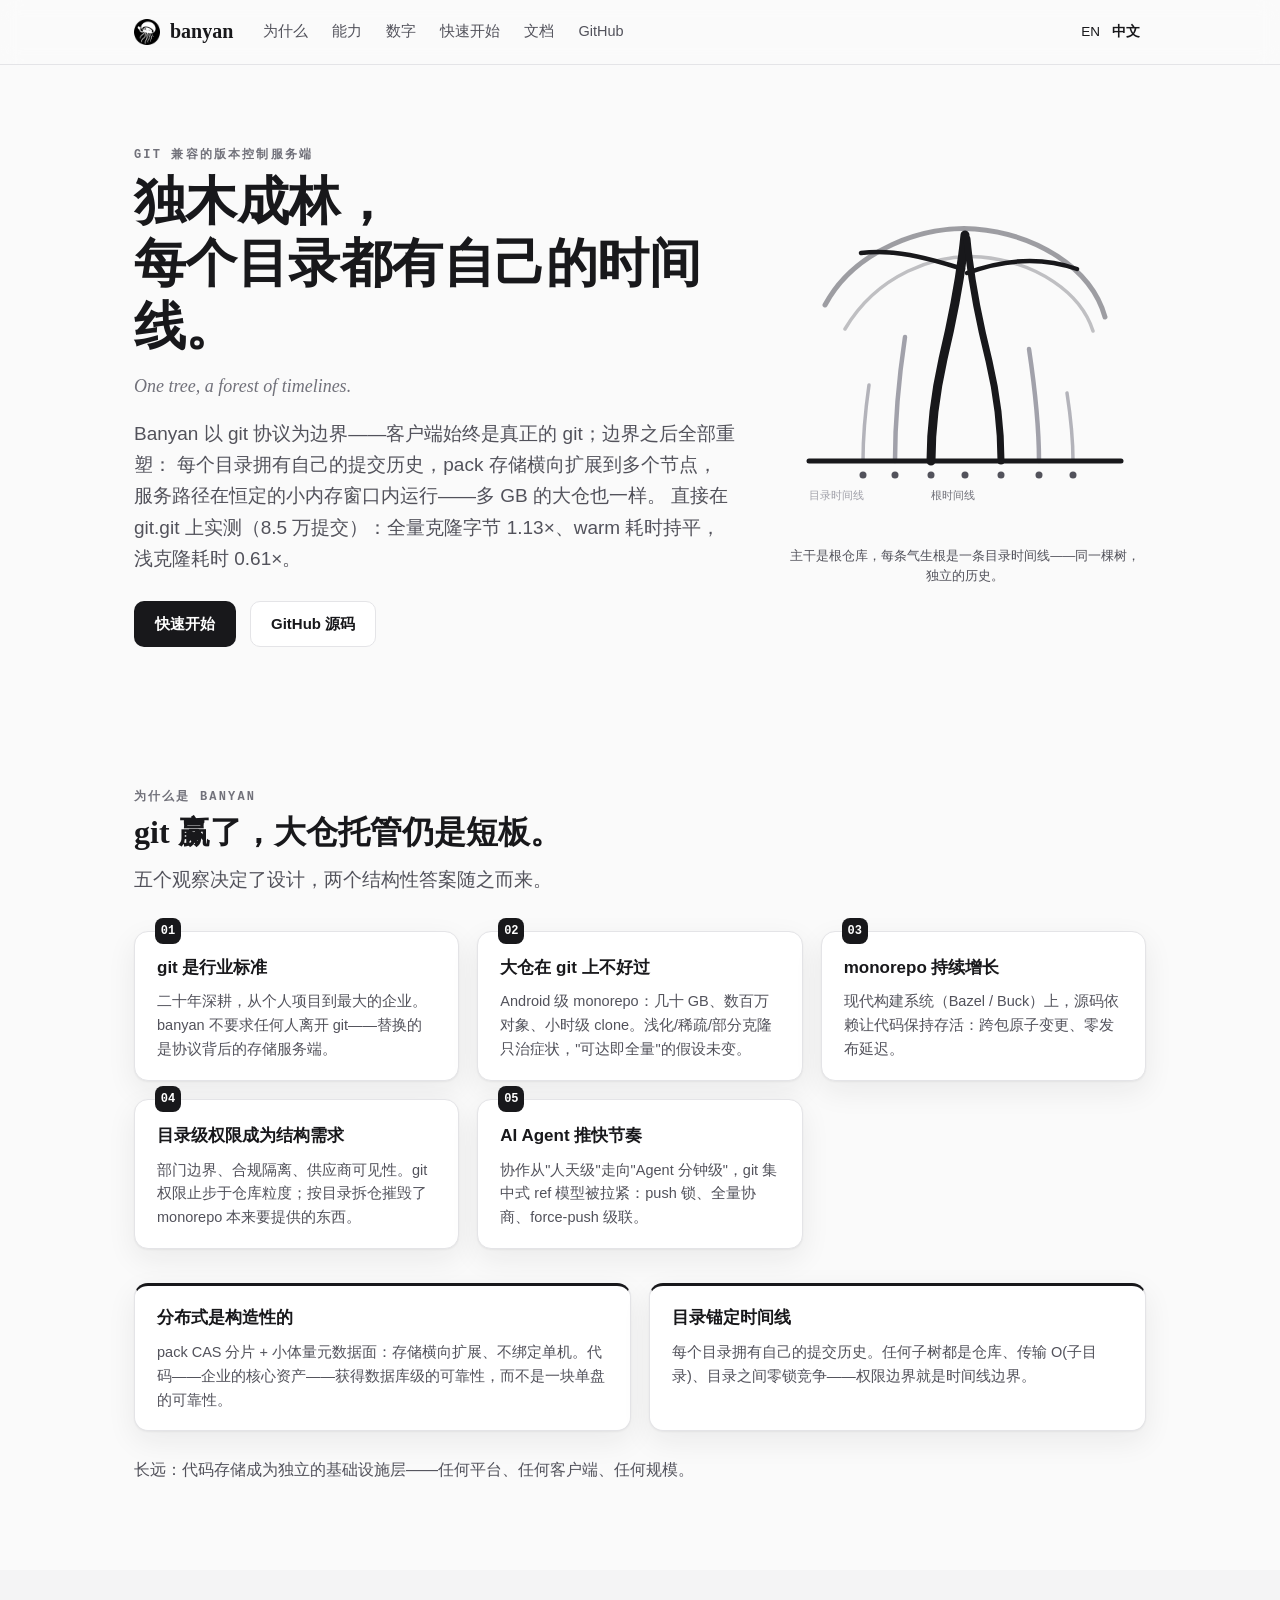
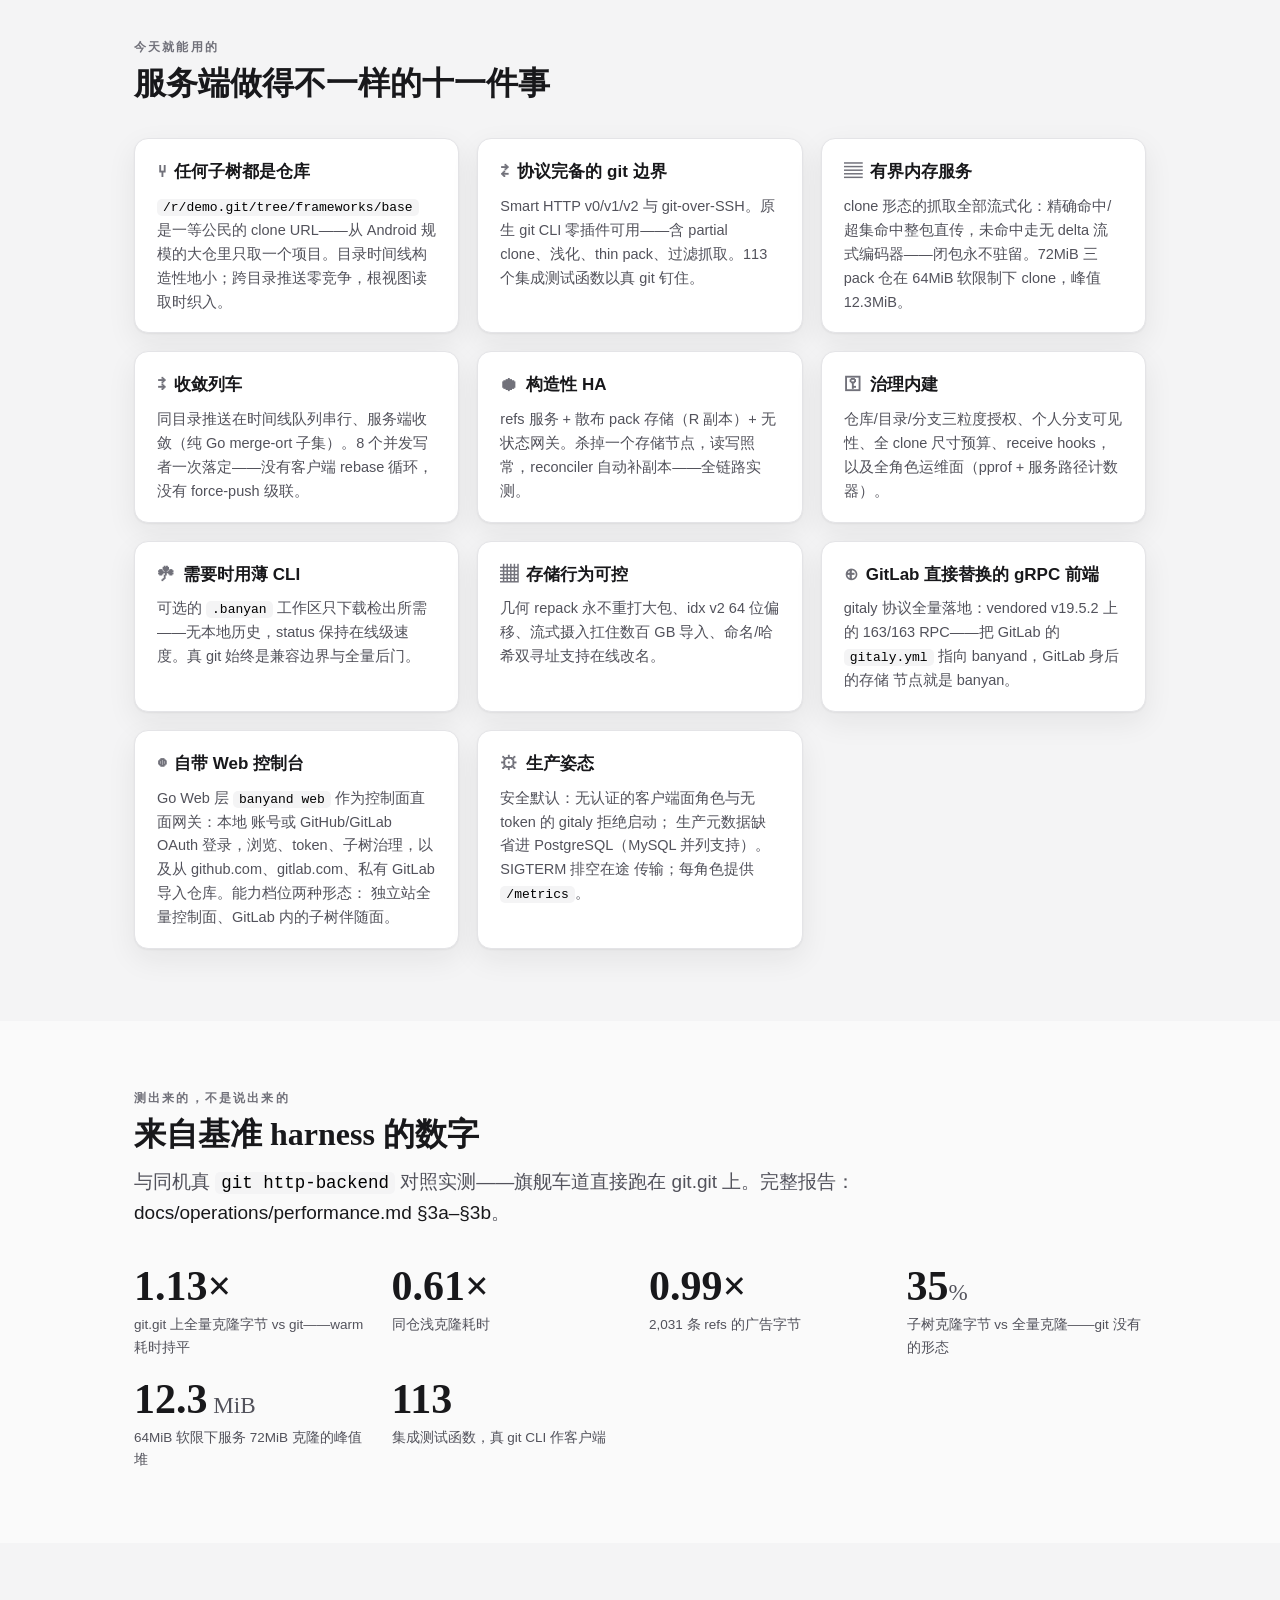
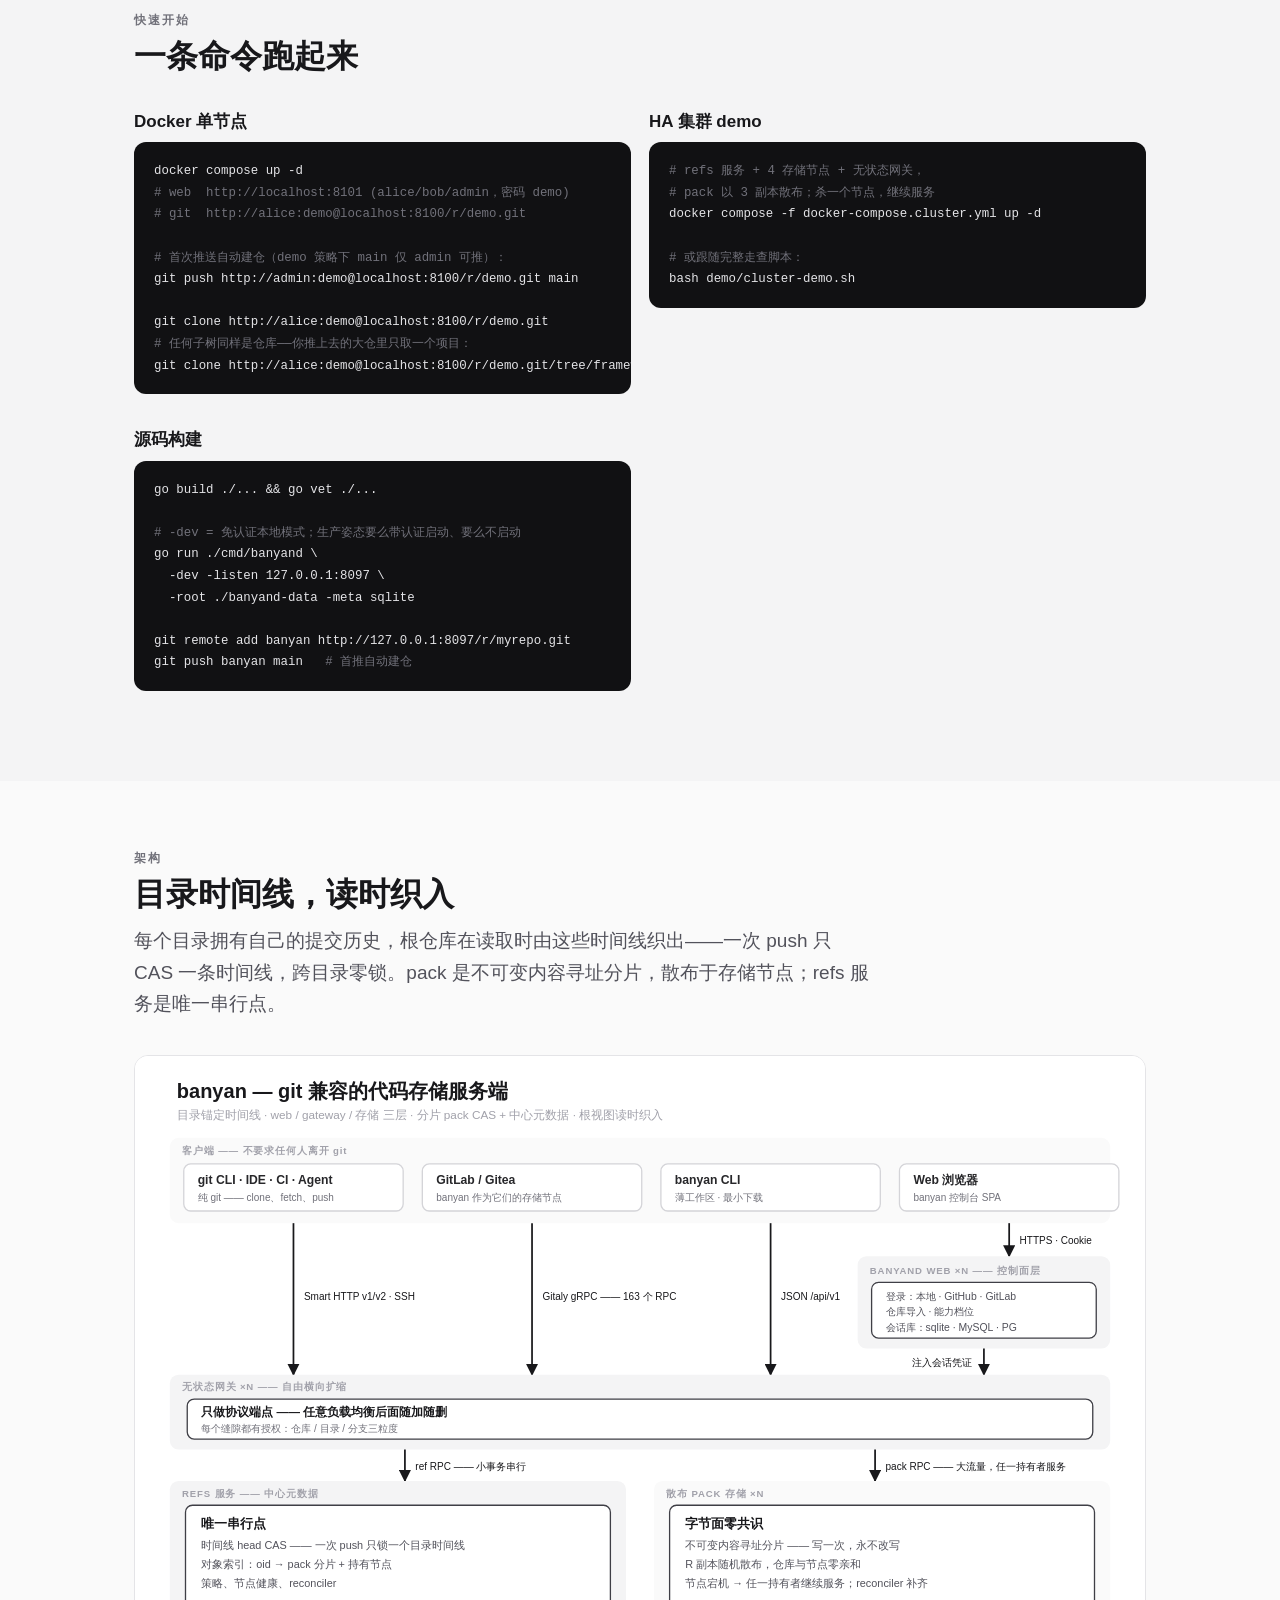
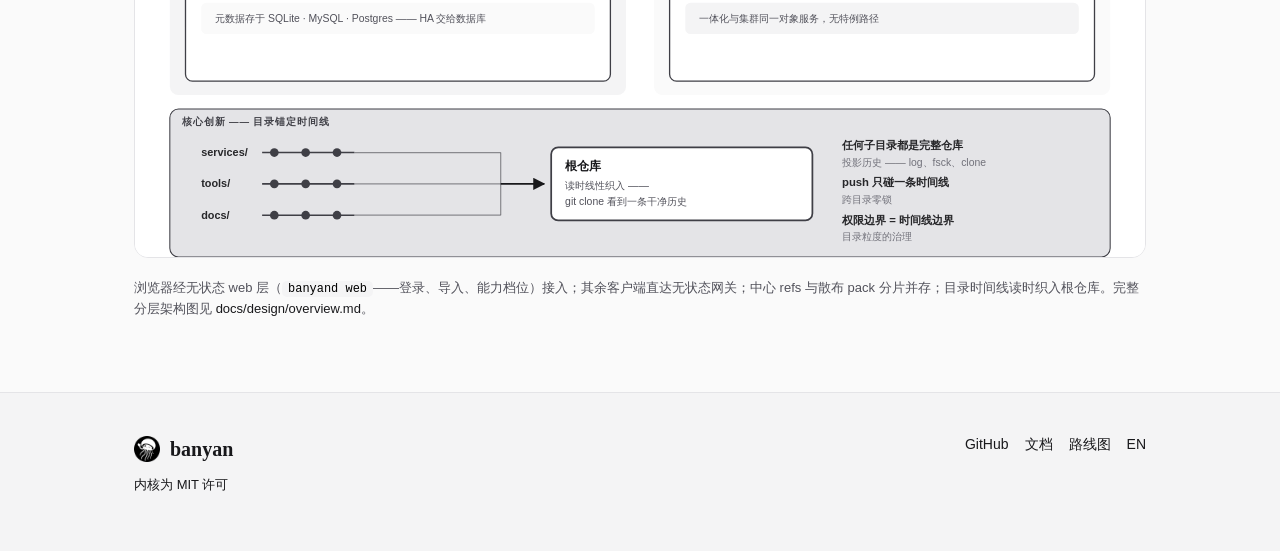
==== commit 037a871b: "site: the monochrome by day, yellow primary at night The palette goes black / gray / white only — pr" ====
--- a/zh-cn/index.html
+++ b/zh-cn/index.html
@@ -53,31 +53,31 @@
            aria-label="榕树意象：主干与垂入地面的气生根">
         <g fill="none" stroke-linecap="round">
           <path d="M40 96 C 70 40, 140 16, 190 20 C 250 25, 306 58, 320 108"
-                stroke="#2d6a4f" stroke-width="5" opacity="0.55"/>
+                stroke="#52525b" stroke-width="5" opacity="0.55"/>
           <path d="M60 120 C 92 66, 150 44, 196 48 C 252 53, 296 84, 308 122"
-                stroke="#2d6a4f" stroke-width="3.5" opacity="0.35"/>
+                stroke="#52525b" stroke-width="3.5" opacity="0.35"/>
           <path d="M180 26 C 176 66, 168 108, 158 150 C 150 186, 146 218, 146 252"
-                stroke="#1c2a23" stroke-width="9"/>
+                stroke="#18181b" stroke-width="9"/>
           <path d="M182 30 C 186 72, 194 112, 204 152 C 212 186, 216 220, 216 252"
-                stroke="#1c2a23" stroke-width="7"/>
-          <path d="M178 60 C 140 48, 108 40, 76 44" stroke="#1c2a23" stroke-width="4.5"/>
-          <path d="M182 64 C 220 50, 258 48, 292 60" stroke="#1c2a23" stroke-width="4.5"/>
-          <path d="M120 128 C 114 168, 110 210, 110 252" stroke="#b45f2a" stroke-width="4.5"/>
-          <path d="M244 140 C 250 180, 254 216, 254 252" stroke="#b45f2a" stroke-width="4.5"/>
-          <path d="M84 176 C 80 204, 78 228, 78 252" stroke="#b45f2a" stroke-width="3.5" opacity="0.8"/>
-          <path d="M282 184 C 286 210, 288 232, 288 252" stroke="#b45f2a" stroke-width="3.5" opacity="0.8"/>
-        </g>
-        <line x1="24" y1="252" x2="336" y2="252" stroke="#1c2a23" stroke-width="5" stroke-linecap="round"/>
-        <g fill="#2d6a4f">
+                stroke="#18181b" stroke-width="7"/>
+          <path d="M178 60 C 140 48, 108 40, 76 44" stroke="#18181b" stroke-width="4.5"/>
+          <path d="M182 64 C 220 50, 258 48, 292 60" stroke="#18181b" stroke-width="4.5"/>
+          <path d="M120 128 C 114 168, 110 210, 110 252" stroke="#a1a1aa" stroke-width="4.5"/>
+          <path d="M244 140 C 250 180, 254 216, 254 252" stroke="#a1a1aa" stroke-width="4.5"/>
+          <path d="M84 176 C 80 204, 78 228, 78 252" stroke="#a1a1aa" stroke-width="3.5" opacity="0.8"/>
+          <path d="M282 184 C 286 210, 288 232, 288 252" stroke="#a1a1aa" stroke-width="3.5" opacity="0.8"/>
+        </g>
+        <line x1="24" y1="252" x2="336" y2="252" stroke="#18181b" stroke-width="5" stroke-linecap="round"/>
+        <g fill="#52525b">
           <circle cx="78" cy="266" r="3.5"/><circle cx="110" cy="266" r="3.5"/>
           <circle cx="146" cy="266" r="3.5"/><circle cx="180" cy="266" r="3.5"/>
           <circle cx="216" cy="266" r="3.5"/><circle cx="254" cy="266" r="3.5"/>
           <circle cx="288" cy="266" r="3.5"/>
         </g>
-        <g font-family="ui-monospace, Consolas, monospace" font-size="11" fill="#55635c">
+        <g font-family="ui-monospace, Consolas, monospace" font-size="11" fill="#71717a">
           <text x="146" y="290">根时间线</text>
         </g>
-        <g font-family="ui-monospace, Consolas, monospace" font-size="11" fill="#b45f2a">
+        <g font-family="ui-monospace, Consolas, monospace" font-size="11" fill="#a1a1aa">
           <text x="24" y="290">目录时间线</text>
         </g>
       </svg>
--- a/assets/style.css
+++ b/assets/style.css
@@ -1,75 +1,104 @@
-/* banyan site — hand-rolled, zero dependencies, zero build.
-   Design: warm paper + banyan green; serif display, sans body;
-   automatic dark mode; no JavaScript anywhere. */
-
 :root {
-  --bg: #faf9f5;
-  --bg-soft: #f2f0e8;
+  --bg: #fafafa;
+  --bg-soft: #f4f4f5;
   --card: #ffffff;
-  --ink: #1c2a23;
-  --ink-soft: #55635c;
-  --line: #e3e0d4;
-  --accent: #2d6a4f;
-  --accent-ink: #1b4332;
-  --accent-soft: #e9f1ec;
-  --root: #b45f2a; /* aerial-root terracotta, used sparingly */
-  --code-bg: #101815;
-  --code-ink: #d7e4dc;
-  --code-cmt: #7d9187;
-  --shadow: 0 1px 2px rgba(28, 42, 35, 0.05), 0 10px 30px rgba(28, 42, 35, 0.07);
-}
-
+  --ink: #18181b;
+  --ink-soft: #52525b;
+  --line: #e4e4e7;
+  --accent: #18181b;
+  --accent-ink: #000000;
+  --on-accent: #ffffff;
+  --accent-soft: #f4f4f5;
+  --root: #71717a;
+  --code-bg: #111113;
+  --code-ink: #e4e4e7;
+  --code-cmt: #71717a;
+  --shadow: 0 1px 2px rgba(24, 24, 27, 0.05), 0 10px 30px rgba(24, 24, 27, 0.07);
+}
 @media (prefers-color-scheme: dark) {
   :root {
-    --bg: #0e1411;
-    --bg-soft: #121a16;
-    --card: #161f1a;
-    --ink: #dfe8e2;
-    --ink-soft: #9db1a6;
-    --line: #243129;
-    --accent: #7cc4a1;
-    --accent-ink: #a4d9bf;
-    --accent-soft: #182620;
-    --root: #d08a55;
-    --code-bg: #0a100d;
-    --code-ink: #cfe0d6;
-    --code-cmt: #6d8177;
+    --bg: #121210;
+    --bg-soft: #1a1a16;
+    --card: #1c1c18;
+    --ink: #edede8;
+    --ink-soft: #a8a89f;
+    --line: #2c2c26;
+    --accent: #fcd854;
+    --accent-ink: #fde17b;
+    --on-accent: #14140f;
+    --accent-soft: #2d280c;
+    --root: #a1a1aa;
+    --code-bg: #0a0a0b;
+    --code-ink: #d4d4d8;
+    --code-cmt: #71717a;
     --shadow: 0 1px 2px rgba(0, 0, 0, 0.4), 0 10px 30px rgba(0, 0, 0, 0.45);
+    color-scheme: dark;
   }
 }
-
-* { box-sizing: border-box; }
-
-html { scroll-behavior: smooth; }
-
+* {
+  box-sizing: border-box;
+}
+html {
+  scroll-behavior: smooth;
+}
 body {
   margin: 0;
   background: var(--bg);
   color: var(--ink);
-  font: 16px/1.65 -apple-system, BlinkMacSystemFont, "Segoe UI", Roboto,
-    "Helvetica Neue", Arial, "Noto Sans", sans-serif;
+  font: 16px/1.65 -apple-system, BlinkMacSystemFont, "Segoe UI", Roboto, "Helvetica Neue", Arial, "Noto Sans", sans-serif;
   -webkit-text-size-adjust: 100%;
 }
-
 /* ---------- layout ---------- */
-
-.wrap { max-width: 1060px; margin: 0 auto; padding: 0 24px; }
-
-section { padding: 72px 0; }
-section.alt { background: var(--bg-soft); }
-
-h1, h2, h3 { line-height: 1.2; margin: 0 0 12px; }
-h1, h2 { font-family: "Iowan Old Style", "Palatino Linotype", Palatino, Georgia, "Songti SC", "SimSun", serif; }
-h1 { font-size: clamp(34px, 5vw, 52px); font-weight: 600; letter-spacing: -0.01em; }
-h2 { font-size: clamp(24px, 3.4vw, 32px); font-weight: 600; }
-h3 { font-size: 17px; font-weight: 650; }
-
-p { margin: 0 0 14px; color: var(--ink); }
-p.lede { font-size: 19px; color: var(--ink-soft); max-width: 46em; }
-
-a { color: var(--accent); text-decoration: none; }
-a:hover { text-decoration: underline; }
-
+.wrap {
+  max-width: 1060px;
+  margin: 0 auto;
+  padding: 0 24px;
+}
+section {
+  padding: 72px 0;
+}
+section.alt {
+  background: var(--bg-soft);
+}
+h1,
+h2,
+h3 {
+  line-height: 1.2;
+  margin: 0 0 12px;
+}
+h1,
+h2 {
+  font-family: "Iowan Old Style", "Palatino Linotype", Palatino, Georgia, "Songti SC", "SimSun", serif;
+}
+h1 {
+  font-size: clamp(34px, 5vw, 52px);
+  font-weight: 600;
+  letter-spacing: -0.01em;
+}
+h2 {
+  font-size: clamp(24px, 3.4vw, 32px);
+  font-weight: 600;
+}
+h3 {
+  font-size: 17px;
+  font-weight: 650;
+}
+p {
+  margin: 0 0 14px;
+  color: var(--ink);
+}
+p.lede {
+  font-size: 19px;
+  color: var(--ink-soft);
+  max-width: 46em;
+}
+a {
+  color: var(--accent);
+  text-decoration: none;
+}
+a:hover {
+  text-decoration: underline;
+}
 .kicker {
   display: block;
   font: 600 12px/1 ui-monospace, "Cascadia Code", Consolas, monospace;
@@ -78,11 +107,11 @@
   color: var(--root);
   margin-bottom: 10px;
 }
-
-.section-head { max-width: 46em; margin-bottom: 36px; }
-
+.section-head {
+  max-width: 46em;
+  margin-bottom: 36px;
+}
 /* ---------- header ---------- */
-
 header.site {
   position: sticky;
   top: 0;
@@ -91,7 +120,6 @@
   backdrop-filter: blur(10px);
   border-bottom: 1px solid var(--line);
 }
-
 header.site .wrap {
   display: flex;
   align-items: center;
@@ -100,7 +128,6 @@
   padding-top: 14px;
   padding-bottom: 14px;
 }
-
 .brand {
   display: flex;
   align-items: center;
@@ -110,30 +137,51 @@
   font-weight: 650;
   color: var(--ink);
 }
-.brand:hover { text-decoration: none; }
-.brand img { width: 26px; height: 26px; }
-
-nav.main { display: flex; gap: 4px; flex-wrap: wrap; }
+.brand:hover {
+  text-decoration: none;
+}
+.brand img {
+  width: 26px;
+  height: 26px;
+}
+nav.main {
+  display: flex;
+  gap: 4px;
+  flex-wrap: wrap;
+}
 nav.main a {
   padding: 6px 10px;
   border-radius: 8px;
   color: var(--ink-soft);
   font-size: 14.5px;
 }
-nav.main a:hover { color: var(--ink); background: var(--accent-soft); text-decoration: none; }
-
+nav.main a:hover {
+  color: var(--ink);
+  background: var(--accent-soft);
+  text-decoration: none;
+}
 .lang {
   margin-left: auto;
   font-size: 13.5px;
   color: var(--ink-soft);
 }
-.lang a { padding: 4px 6px; }
-.lang b { padding: 0 6px; color: var(--accent); }
-
+.lang a {
+  padding: 4px 6px;
+}
+.lang b {
+  padding: 0 6px;
+  color: var(--accent);
+}
 /* ---------- hero ---------- */
-
-.hero { padding: 84px 0 72px; }
-.hero .wrap { display: grid; grid-template-columns: 1.25fr 0.75fr; gap: 48px; align-items: center; }
+.hero {
+  padding: 84px 0 72px;
+}
+.hero .wrap {
+  display: grid;
+  grid-template-columns: 1.25fr 0.75fr;
+  gap: 48px;
+  align-items: center;
+}
 .hero .tagline {
   font-family: "Iowan Old Style", Palatino, Georgia, "Songti SC", "SimSun", serif;
   color: var(--root);
@@ -141,13 +189,25 @@
   margin: 14px 0 6px;
   font-style: italic;
 }
-.hero p.lede { margin-top: 16px; }
-.hero .cta { display: flex; gap: 14px; flex-wrap: wrap; margin-top: 26px; }
-.hero figure { margin: 0; text-align: center; }
-.hero figcaption { font-size: 12.5px; color: var(--ink-soft); margin-top: 8px; }
-
+.hero p.lede {
+  margin-top: 16px;
+}
+.hero .cta {
+  display: flex;
+  gap: 14px;
+  flex-wrap: wrap;
+  margin-top: 26px;
+}
+.hero figure {
+  margin: 0;
+  text-align: center;
+}
+.hero figcaption {
+  font-size: 12.5px;
+  color: var(--ink-soft);
+  margin-top: 8px;
+}
 /* ---------- buttons ---------- */
-
 .btn {
   display: inline-block;
   padding: 10px 20px;
@@ -156,16 +216,30 @@
   font-size: 15px;
   border: 1px solid transparent;
 }
-.btn:hover { text-decoration: none; }
-.btn.primary { background: var(--accent); color: #f6fbf8; }
-.btn.primary:hover { background: var(--accent-ink); }
-.btn.ghost { border-color: var(--line); color: var(--ink); background: var(--card); }
-.btn.ghost:hover { border-color: var(--accent); }
-
+.btn:hover {
+  text-decoration: none;
+}
+.btn.primary {
+  background: var(--accent);
+  color: var(--on-accent);
+}
+.btn.primary:hover {
+  background: var(--accent-ink);
+}
+.btn.ghost {
+  border-color: var(--line);
+  color: var(--ink);
+  background: var(--card);
+}
+.btn.ghost:hover {
+  border-color: var(--accent);
+}
 /* ---------- cards ---------- */
-
-.grid { display: grid; grid-template-columns: repeat(auto-fit, minmax(280px, 1fr)); gap: 18px; }
-
+.grid {
+  display: grid;
+  grid-template-columns: repeat(auto-fit, minmax(280px, 1fr));
+  gap: 18px;
+}
 .card {
   background: var(--card);
   border: 1px solid var(--line);
@@ -173,13 +247,33 @@
   padding: 22px 22px 18px;
   box-shadow: var(--shadow);
 }
-.card h3 { display: flex; align-items: baseline; gap: 8px; }
-.card .glyph { font-size: 18px; color: var(--root); }
-.card p { color: var(--ink-soft); font-size: 14.5px; margin: 0; }
-.card p code { font-size: 13px; }
-
-.steps { counter-reset: step; display: grid; grid-template-columns: repeat(auto-fit, minmax(260px, 1fr)); gap: 18px; }
-.steps .card { position: relative; padding-top: 26px; }
+.card h3 {
+  display: flex;
+  align-items: baseline;
+  gap: 8px;
+}
+.card .glyph {
+  font-size: 18px;
+  color: var(--root);
+}
+.card p {
+  color: var(--ink-soft);
+  font-size: 14.5px;
+  margin: 0;
+}
+.card p code {
+  font-size: 13px;
+}
+.steps {
+  counter-reset: step;
+  display: grid;
+  grid-template-columns: repeat(auto-fit, minmax(260px, 1fr));
+  gap: 18px;
+}
+.steps .card {
+  position: relative;
+  padding-top: 26px;
+}
 .steps .card::before {
   counter-increment: step;
   content: counter(step, decimal-leading-zero);
@@ -187,20 +281,25 @@
   top: -14px;
   left: 20px;
   background: var(--accent);
-  color: #f6fbf8;
+  color: var(--on-accent);
   font: 700 12px/26px ui-monospace, Consolas, monospace;
   width: 26px;
   height: 26px;
   text-align: center;
   border-radius: 8px;
 }
-
-.pillars .card { border-top: 3px solid var(--accent); }
-
+.pillars .card {
+  border-top: 3px solid var(--accent);
+}
 /* ---------- stats ---------- */
-
-.stats { display: grid; grid-template-columns: repeat(auto-fit, minmax(210px, 1fr)); gap: 18px; }
-.stat { text-align: left; }
+.stats {
+  display: grid;
+  grid-template-columns: repeat(auto-fit, minmax(210px, 1fr));
+  gap: 18px;
+}
+.stat {
+  text-align: left;
+}
 .stat .num {
   font-family: "Iowan Old Style", Palatino, Georgia, serif;
   font-size: clamp(30px, 4vw, 42px);
@@ -208,11 +307,17 @@
   color: var(--accent);
   line-height: 1.05;
 }
-.stat .num small { font-size: 55%; color: var(--ink-soft); font-weight: 500; }
-.stat p { font-size: 13.5px; color: var(--ink-soft); margin: 6px 0 0; }
-
+.stat .num small {
+  font-size: 55%;
+  color: var(--ink-soft);
+  font-weight: 500;
+}
+.stat p {
+  font-size: 13.5px;
+  color: var(--ink-soft);
+  margin: 6px 0 0;
+}
 /* ---------- code ---------- */
-
 pre {
   background: var(--code-bg);
   color: var(--code-ink);
@@ -222,7 +327,9 @@
   font: 13.5px/1.6 ui-monospace, "Cascadia Code", Consolas, "Courier New", monospace;
   margin: 0 0 18px;
 }
-pre .c { color: var(--code-cmt); }
+pre .c {
+  color: var(--code-cmt);
+}
 code {
   font: 0.92em ui-monospace, "Cascadia Code", Consolas, monospace;
   background: var(--accent-soft);
@@ -230,25 +337,40 @@
   border-radius: 5px;
   padding: 1px 6px;
 }
-pre code { background: none; color: inherit; padding: 0; }
-
-.terminals { display: grid; grid-template-columns: repeat(auto-fit, minmax(340px, 1fr)); gap: 18px; align-items: start; }
-.terminals h3 { margin-bottom: 10px; }
-
+pre code {
+  background: none;
+  color: inherit;
+  padding: 0;
+}
+.terminals {
+  display: grid;
+  grid-template-columns: repeat(auto-fit, minmax(340px, 1fr));
+  gap: 18px;
+  align-items: start;
+}
+.terminals h3 {
+  margin-bottom: 10px;
+}
 /* ---------- architecture figure ---------- */
-
-figure.arch { margin: 0; }
+figure.arch {
+  margin: 0;
+}
 figure.arch img {
   width: 100%;
   border-radius: 14px;
   border: 1px solid var(--line);
-  background: #fff;
-}
-figure.arch figcaption { font-size: 13px; color: var(--ink-soft); margin-top: 10px; }
-
+  background: var(--card);
+}
+figure.arch figcaption {
+  font-size: 13px;
+  color: var(--ink-soft);
+  margin-top: 10px;
+}
 /* ---------- docs table ---------- */
-
-.doclist { display: grid; gap: 10px; }
+.doclist {
+  display: grid;
+  gap: 10px;
+}
 .doclist .row {
   display: grid;
   grid-template-columns: 92px 1fr;
@@ -263,44 +385,107 @@
   color: var(--accent);
   white-space: nowrap;
 }
-.doclist .no span { color: var(--ink-soft); font-weight: 400; }
-.doclist a.title { font-weight: 650; color: var(--ink); }
-.doclist a.title:hover { color: var(--accent); }
-.doclist p { margin: 2px 0 0; font-size: 14px; color: var(--ink-soft); }
-
+.doclist .no span {
+  color: var(--ink-soft);
+  font-weight: 400;
+}
+.doclist a.title {
+  font-weight: 650;
+  color: var(--ink);
+}
+.doclist a.title:hover {
+  color: var(--accent);
+}
+.doclist p {
+  margin: 2px 0 0;
+  font-size: 14px;
+  color: var(--ink-soft);
+}
 /* ---------- enterprise ---------- */
-
-.split { display: grid; grid-template-columns: repeat(auto-fit, minmax(300px, 1fr)); gap: 18px; }
-.license-card { border-radius: 14px; padding: 24px; border: 1px solid var(--line); background: var(--card); box-shadow: var(--shadow); }
-.license-card.core { border-top: 3px solid var(--accent); }
-.license-card.ee { border-top: 3px solid var(--root); }
+.split {
+  display: grid;
+  grid-template-columns: repeat(auto-fit, minmax(300px, 1fr));
+  gap: 18px;
+}
+.license-card {
+  border-radius: 14px;
+  padding: 24px;
+  border: 1px solid var(--line);
+  background: var(--card);
+  box-shadow: var(--shadow);
+}
+.license-card.core {
+  border-top: 3px solid var(--accent);
+}
+.license-card.ee {
+  border-top: 3px solid var(--line);
+}
 .license-card .tag {
   font: 600 11.5px/1 ui-monospace, Consolas, monospace;
   letter-spacing: 0.14em;
   text-transform: uppercase;
   color: var(--ink-soft);
 }
-.license-card h3 { margin-top: 8px; font-size: 20px; font-family: "Iowan Old Style", Palatino, Georgia, serif; }
-.license-card ul { margin: 10px 0 0; padding-left: 20px; color: var(--ink-soft); font-size: 14.5px; }
-.license-card li { margin-bottom: 6px; }
-
+.license-card h3 {
+  margin-top: 8px;
+  font-size: 20px;
+  font-family: "Iowan Old Style", Palatino, Georgia, serif;
+}
+.license-card ul {
+  margin: 10px 0 0;
+  padding-left: 20px;
+  color: var(--ink-soft);
+  font-size: 14.5px;
+}
+.license-card li {
+  margin-bottom: 6px;
+}
 /* ---------- footer ---------- */
-
-footer.site { border-top: 1px solid var(--line); padding: 40px 0 56px; background: var(--bg-soft); }
-footer.site .wrap { display: flex; flex-wrap: wrap; gap: 28px; justify-content: space-between; font-size: 14px; color: var(--ink-soft); }
-footer.site nav { display: flex; gap: 16px; flex-wrap: wrap; }
-
+footer.site {
+  border-top: 1px solid var(--line);
+  padding: 40px 0 56px;
+  background: var(--bg-soft);
+}
+footer.site .wrap {
+  display: flex;
+  flex-wrap: wrap;
+  gap: 28px;
+  justify-content: space-between;
+  font-size: 14px;
+  color: var(--ink-soft);
+}
+footer.site nav {
+  display: flex;
+  gap: 16px;
+  flex-wrap: wrap;
+}
 /* ---------- 404 ---------- */
-
-.lost { text-align: center; padding: 120px 0; }
-.lost .num { font-family: "Iowan Old Style", Palatino, Georgia, serif; font-size: 96px; color: var(--accent); line-height: 1; }
-.lost p { color: var(--ink-soft); }
-
+.lost {
+  text-align: center;
+  padding: 120px 0;
+}
+.lost .num {
+  font-family: "Iowan Old Style", Palatino, Georgia, serif;
+  font-size: 96px;
+  color: var(--accent);
+  line-height: 1;
+}
+.lost p {
+  color: var(--ink-soft);
+}
 /* ---------- responsive ---------- */
-
 @media (max-width: 880px) {
-  .hero .wrap { grid-template-columns: 1fr; }
-  .hero figure { max-width: 380px; margin: 0 auto; }
-  section { padding: 56px 0; }
-  .lang { margin-left: 0; }
-}
+  .hero .wrap {
+    grid-template-columns: 1fr;
+  }
+  .hero figure {
+    max-width: 380px;
+    margin: 0 auto;
+  }
+  section {
+    padding: 56px 0;
+  }
+  .lang {
+    margin-left: 0;
+  }
+}
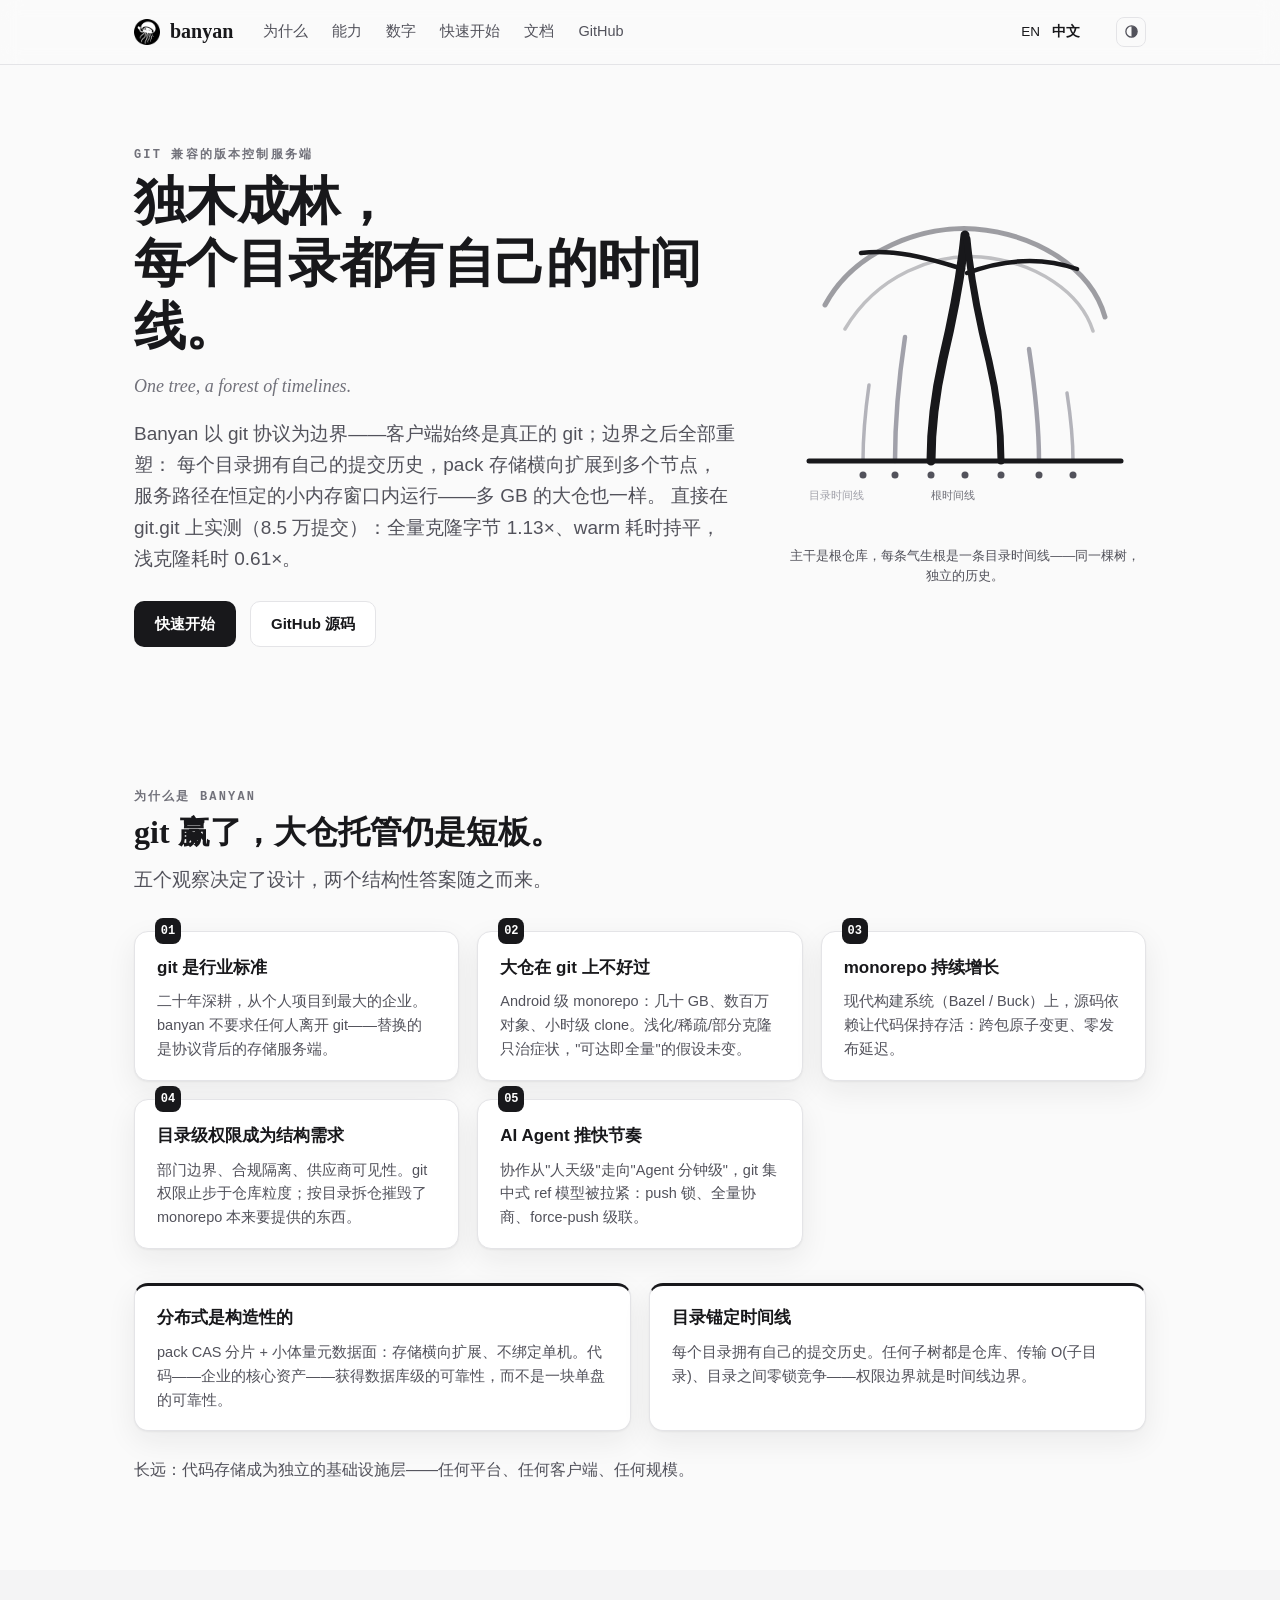
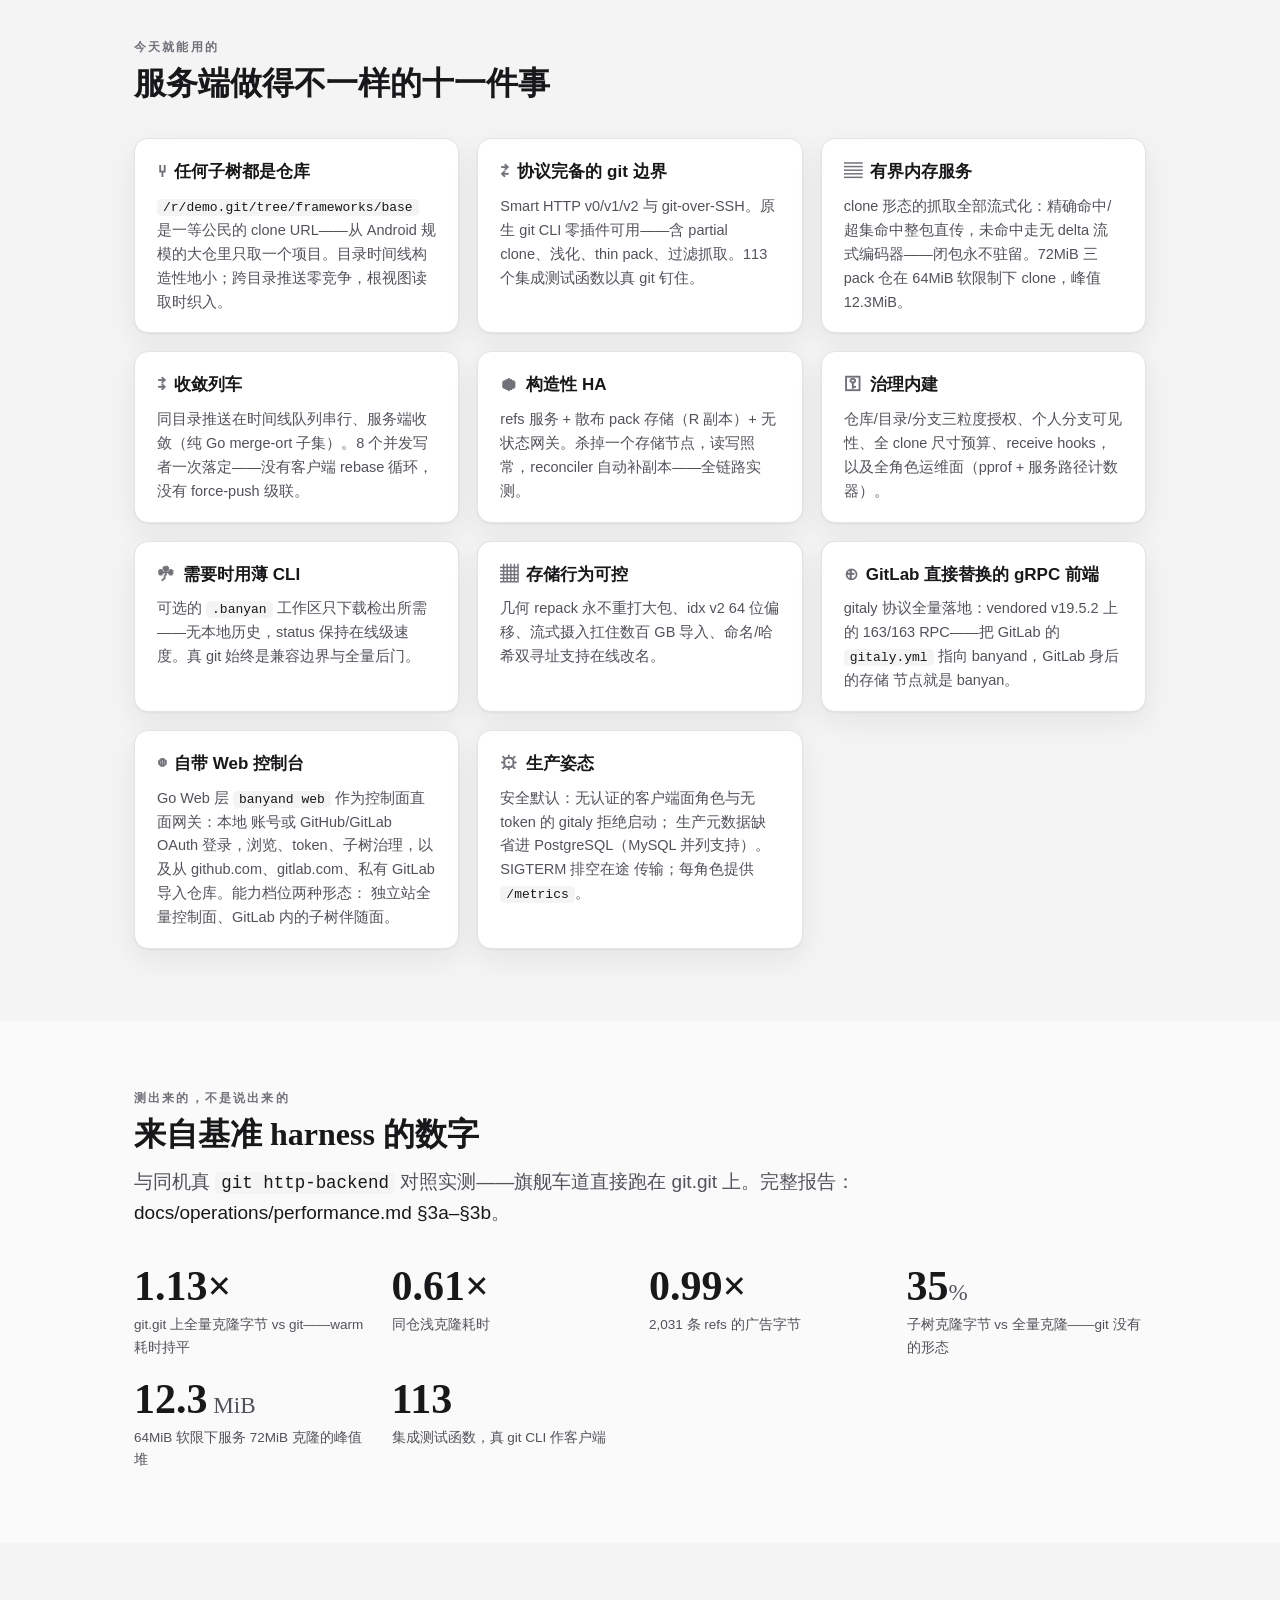
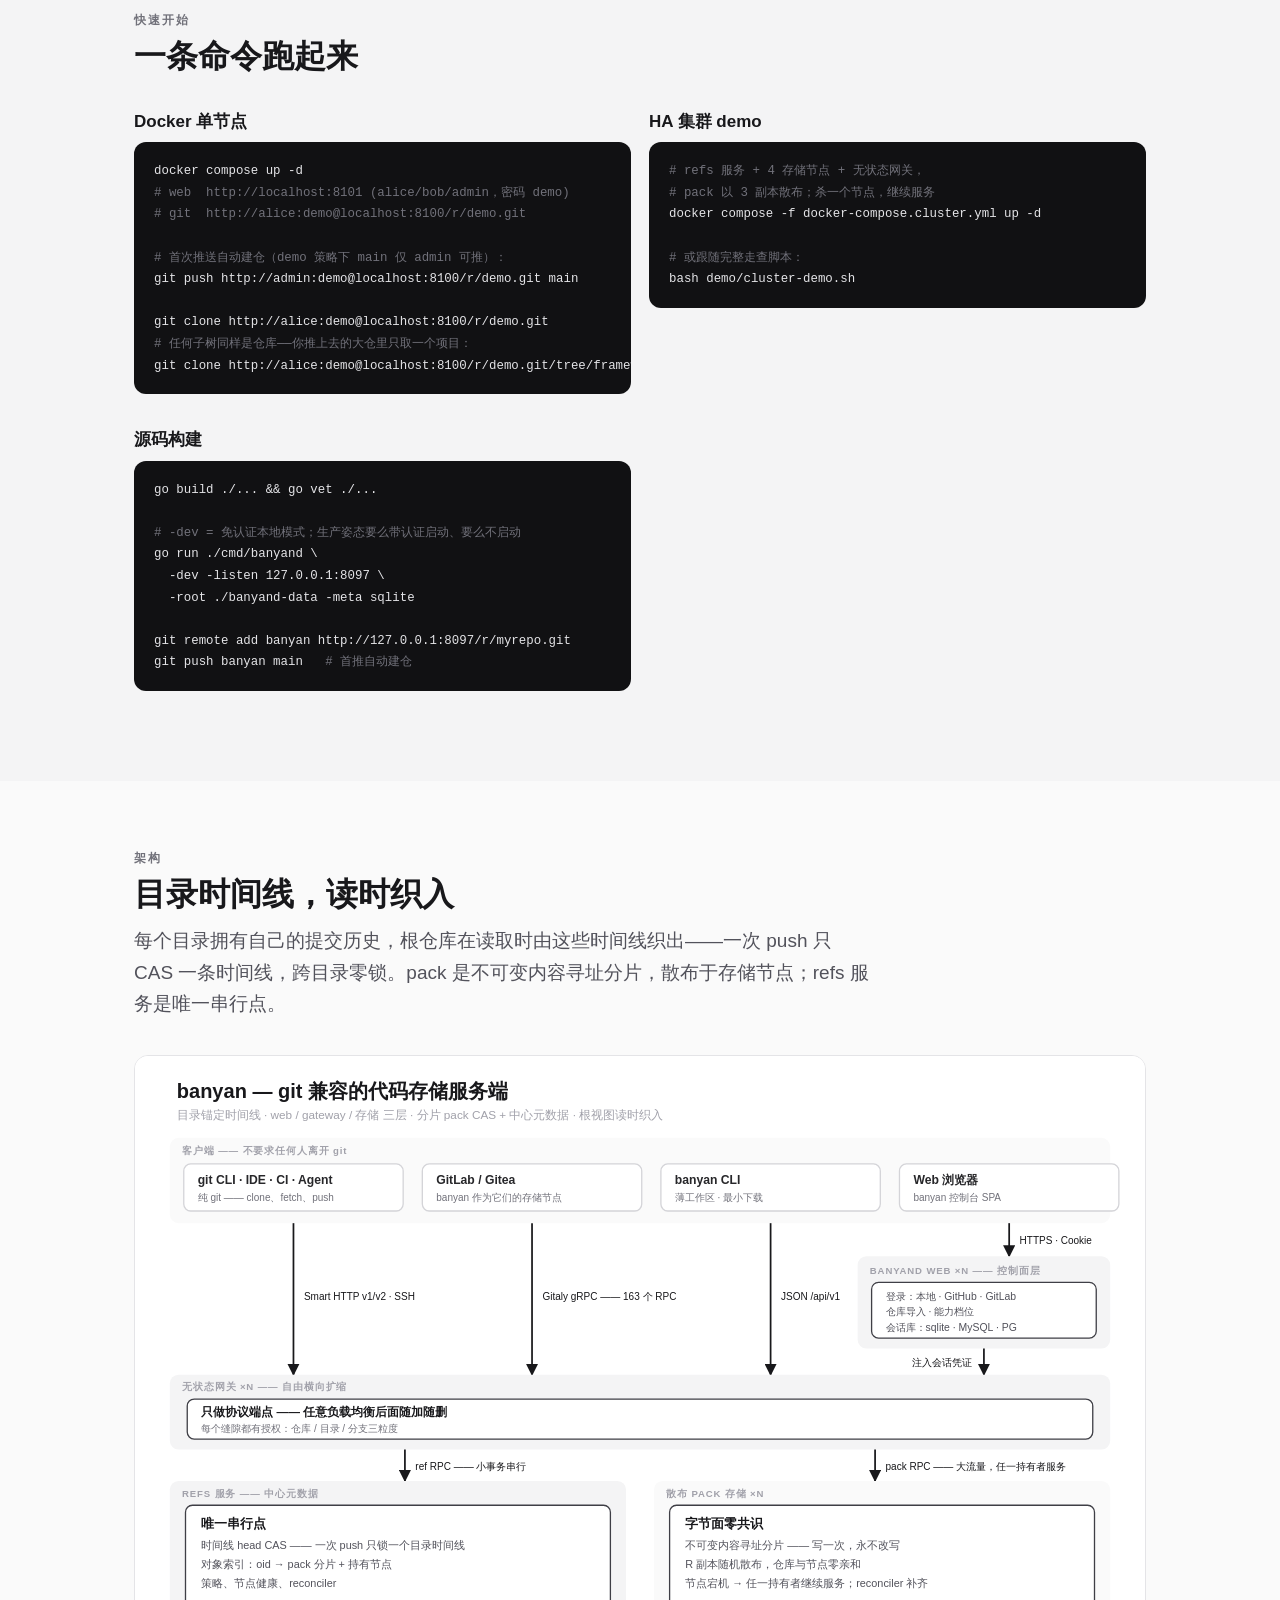
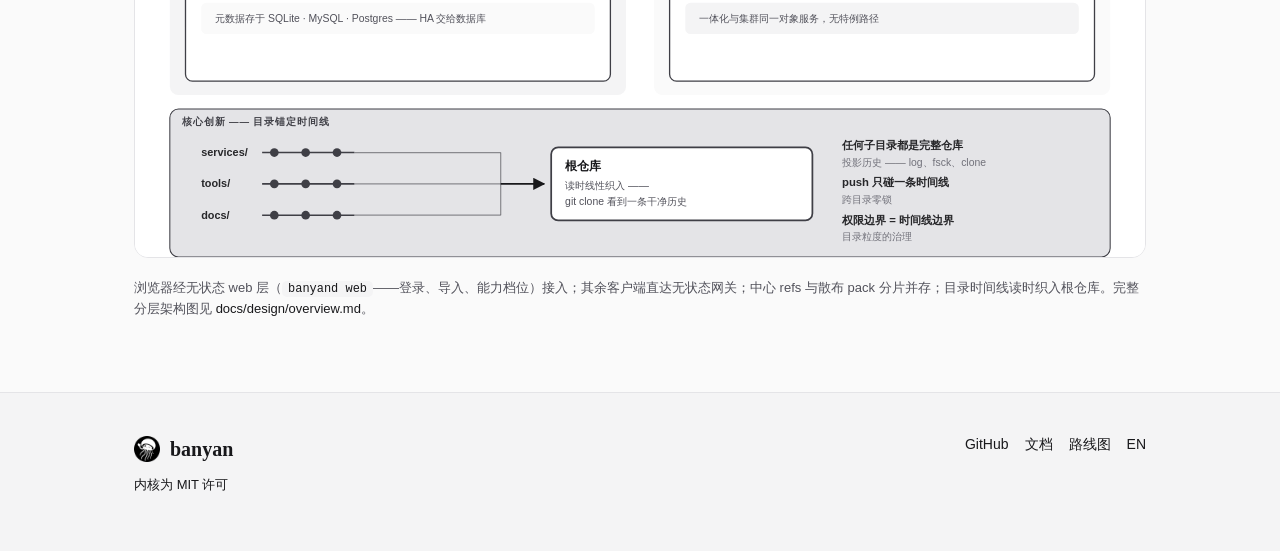
==== commit d645e26a: "site: the theme toggle lands in the header The same three-state switch as the console (auto / light " ====
--- a/zh-cn/index.html
+++ b/zh-cn/index.html
@@ -4,6 +4,16 @@
 <meta charset="utf-8">
 <meta name="viewport" content="width=device-width, initial-scale=1">
 <title>banyan — git 兼容的版本控制服务端</title>
+    <script>
+      // Pre-paint theme: apply the stored manual choice before first paint
+      // (assets/theme.js owns the toggle wiring).
+      (function () {
+        try {
+          var t = localStorage.getItem("banyan.theme");
+          if (t === "light" || t === "dark") document.documentElement.setAttribute("data-theme", t);
+        } catch (e) {}
+      })();
+    </script>
 <meta name="description" content="Banyan 是 git 兼容的版本控制服务端：客户端始终是真正的 git，服务端则为大仓重塑——目录锚定时间线、分布式 pack 存储、有界内存服务，以及 web / gateway / 存储三层控制台。">
 <meta property="og:title" content="banyan — git 兼容的版本控制服务端">
 <meta property="og:description" content="独木成林——每个目录都有自己的时间线。以 git 协议为边界的版本控制服务端。">
@@ -27,6 +37,7 @@
       <a href="https://github.com/banyan-vcs/banyan">GitHub</a>
     </nav>
     <span class="lang"><a href="../" lang="en" data-lang="en">EN</a><b>中文</b></span>
+    <button id="theme-toggle" class="theme-toggle" type="button" aria-label="theme"></button>
   </div>
 </header>
 
@@ -256,5 +267,6 @@
   </div>
 </footer>
 
+    <script src="../assets/theme.js" defer></script>
 </body>
 </html>
--- a/assets/style.css
+++ b/assets/style.css
@@ -14,7 +14,11 @@
   --code-ink: #e4e4e7;
   --code-cmt: #71717a;
   --shadow: 0 1px 2px rgba(24, 24, 27, 0.05), 0 10px 30px rgba(24, 24, 27, 0.07);
-}
+  color-scheme: light;
+}
+/* ---- automatic dark mode, and the manual override (the header toggle):
+   auto → light → dark; a forced scheme rides html[data-theme], which
+   outranks the media query by specificity */
 @media (prefers-color-scheme: dark) {
   :root {
     --bg: #121210;
@@ -26,7 +30,7 @@
     --accent: #fcd854;
     --accent-ink: #fde17b;
     --on-accent: #14140f;
-    --accent-soft: #2d280c;
+    --accent-soft: #1d1d20;
     --root: #a1a1aa;
     --code-bg: #0a0a0b;
     --code-ink: #d4d4d8;
@@ -35,6 +39,42 @@
     color-scheme: dark;
   }
 }
+html[data-theme="light"] {
+  --bg: #fafafa;
+  --bg-soft: #f4f4f5;
+  --card: #ffffff;
+  --ink: #18181b;
+  --ink-soft: #52525b;
+  --line: #e4e4e7;
+  --accent: #18181b;
+  --accent-ink: #000000;
+  --on-accent: #ffffff;
+  --accent-soft: #f4f4f5;
+  --root: #71717a;
+  --code-bg: #111113;
+  --code-ink: #e4e4e7;
+  --code-cmt: #71717a;
+  --shadow: 0 1px 2px rgba(24, 24, 27, 0.05), 0 10px 30px rgba(24, 24, 27, 0.07);
+  color-scheme: light;
+}
+html[data-theme="dark"] {
+  --bg: #121210;
+  --bg-soft: #1a1a16;
+  --card: #1c1c18;
+  --ink: #edede8;
+  --ink-soft: #a8a89f;
+  --line: #2c2c26;
+  --accent: #fcd854;
+  --accent-ink: #fde17b;
+  --on-accent: #14140f;
+  --accent-soft: #1d1d20;
+  --root: #a1a1aa;
+  --code-bg: #0a0a0b;
+  --code-ink: #d4d4d8;
+  --code-cmt: #71717a;
+  --shadow: 0 1px 2px rgba(0, 0, 0, 0.4), 0 10px 30px rgba(0, 0, 0, 0.45);
+  color-scheme: dark;
+}
 * {
   box-sizing: border-box;
 }
@@ -93,7 +133,7 @@
   max-width: 46em;
 }
 a {
-  color: var(--accent);
+  color: var(--ink);
   text-decoration: none;
 }
 a:hover {
@@ -170,7 +210,7 @@
 }
 .lang b {
   padding: 0 6px;
-  color: var(--accent);
+  color: var(--ink);
 }
 /* ---------- hero ---------- */
 .hero {
@@ -233,6 +273,29 @@
 }
 .btn.ghost:hover {
   border-color: var(--accent);
+}
+/* the theme toggle in the header: an icon-only ghost button */
+.theme-toggle {
+  display: inline-flex;
+  align-items: center;
+  justify-content: center;
+  width: 30px;
+  height: 30px;
+  margin-left: 10px;
+  border: 1px solid var(--line);
+  border-radius: 8px;
+  background: transparent;
+  color: var(--ink-soft);
+  cursor: pointer;
+  padding: 0;
+}
+.theme-toggle:hover {
+  color: var(--ink);
+  border-color: var(--accent);
+}
+.theme-toggle svg {
+  width: 15px;
+  height: 15px;
 }
 /* ---------- cards ---------- */
 .grid {
@@ -289,7 +352,7 @@
   border-radius: 8px;
 }
 .pillars .card {
-  border-top: 3px solid var(--accent);
+  border-top: 3px solid var(--ink);
 }
 /* ---------- stats ---------- */
 .stats {
@@ -304,7 +367,7 @@
   font-family: "Iowan Old Style", Palatino, Georgia, serif;
   font-size: clamp(30px, 4vw, 42px);
   font-weight: 650;
-  color: var(--accent);
+  color: var(--ink);
   line-height: 1.05;
 }
 .stat .num small {
@@ -333,7 +396,7 @@
 code {
   font: 0.92em ui-monospace, "Cascadia Code", Consolas, monospace;
   background: var(--accent-soft);
-  color: var(--accent-ink);
+  color: var(--ink);
   border-radius: 5px;
   padding: 1px 6px;
 }
@@ -382,7 +445,7 @@
 }
 .doclist .no {
   font: 600 13px/1.7 ui-monospace, Consolas, monospace;
-  color: var(--accent);
+  color: var(--ink);
   white-space: nowrap;
 }
 .doclist .no span {
@@ -394,7 +457,7 @@
   color: var(--ink);
 }
 .doclist a.title:hover {
-  color: var(--accent);
+  text-decoration: underline;
 }
 .doclist p {
   margin: 2px 0 0;
@@ -415,7 +478,7 @@
   box-shadow: var(--shadow);
 }
 .license-card.core {
-  border-top: 3px solid var(--accent);
+  border-top: 3px solid var(--ink);
 }
 .license-card.ee {
   border-top: 3px solid var(--line);
@@ -467,7 +530,7 @@
 .lost .num {
   font-family: "Iowan Old Style", Palatino, Georgia, serif;
   font-size: 96px;
-  color: var(--accent);
+  color: var(--ink);
   line-height: 1;
 }
 .lost p {
